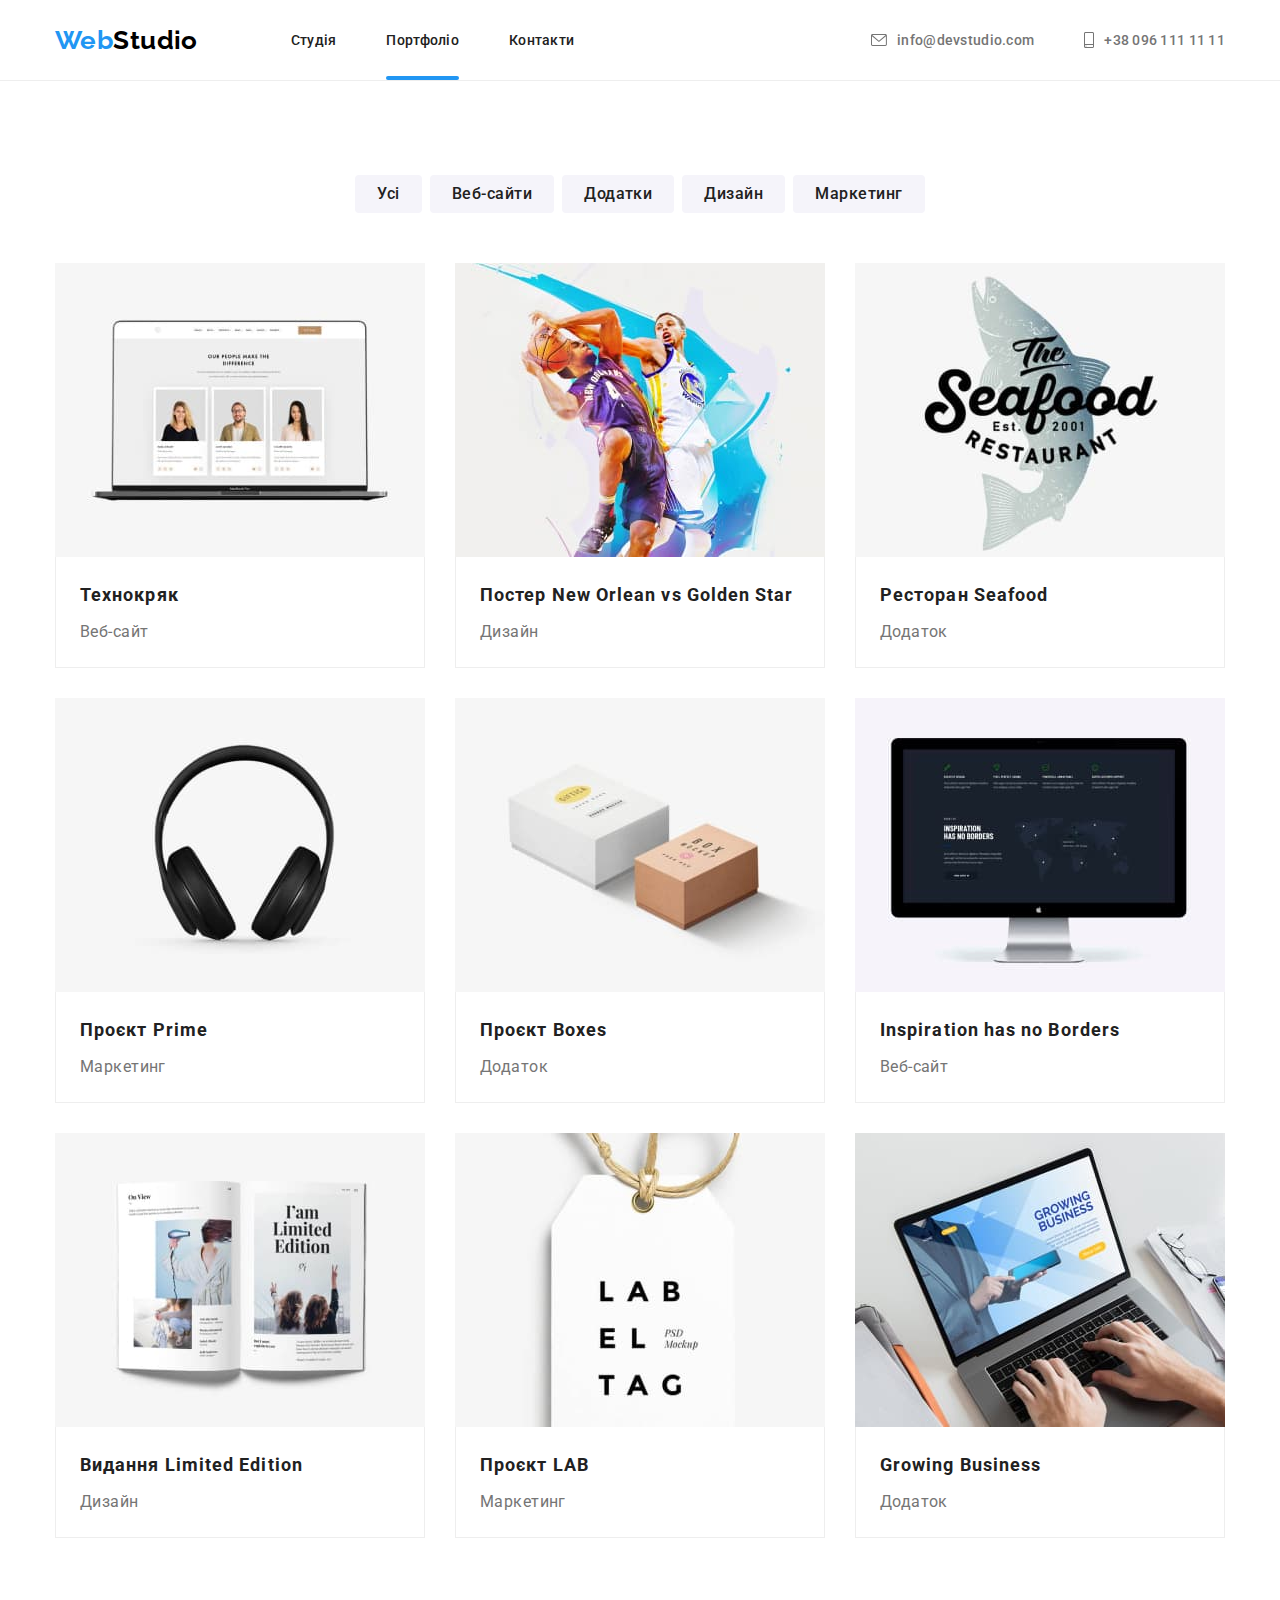
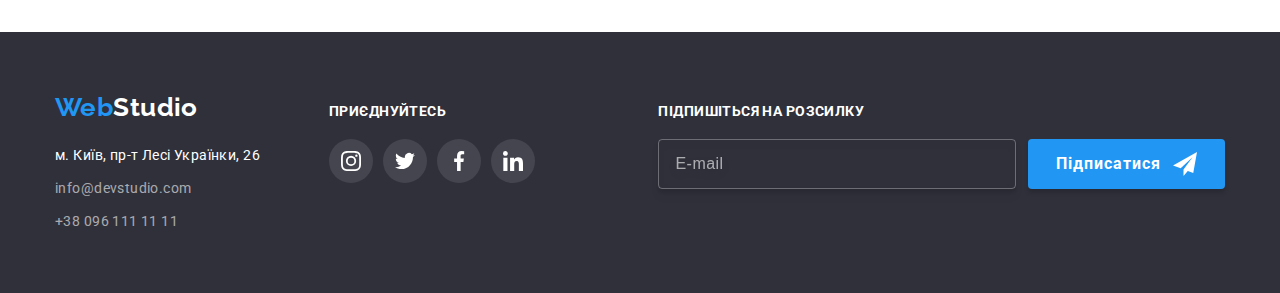
==== portfolio.html @ 96ba55a1 "Add files to repository." ====
<!DOCTYPE html>
<html lang="en">
  <head>
    <meta charset="UTF-8" />
    <meta http-equiv="X-UA-Compatible" content="IE=edge" />
    <meta name="viewport" content="width=device-width, initial-scale=1.0" />
    <meta
      name="description"
      content="Портфоліо робіт студії веб-розробки WebStudio."
    />
    <title>Portfolio</title>
    <link rel="preconnect" href="https://fonts.googleapis.com" />
    <link rel="preconnect" href="https://fonts.gstatic.com" crossorigin />
    <link
      href="https://fonts.googleapis.com/css2?family=Raleway:wght@700&family=Roboto:wght@400;500;700;900&display=swap"
      rel="stylesheet"
    />
    <link
      rel="stylesheet"
      href="https://cdnjs.cloudflare.com/ajax/libs/modern-normalize/1.1.0/modern-normalize.min.css"
      integrity="sha512-wpPYUAdjBVSE4KJnH1VR1HeZfpl1ub8YT/NKx4PuQ5NmX2tKuGu6U/JRp5y+Y8XG2tV+wKQpNHVUX03MfMFn9Q=="
      crossorigin="anonymous"
      referrerpolicy="no-referrer"
    />
    <link rel="stylesheet" href="./css/main.min.css" />
  </head>
  <body>
    <header class="header">
      <div class="container header__container">
        <a href="./index.html" lang="en" class="logo link"
          >Web<span class="logo--dark">Studio</span></a
        >
        <nav class="navigation">
          <ul class="navigation__list">
            <li class="navigation__item">
              <a href="./index.html" class="navigation__link">Студія</a>
            </li>
            <li class="navigation__item">
              <a
                href="./portfolio.html"
                class="navigation__link navigation__link--active"
                >Портфоліо</a
              >
            </li>
            <li class="navigation__item">
              <a href="" class="navigation__link">Контакти</a>
            </li>
          </ul>
        </nav>
        <ul class="header__list">
          <li class="header__item">
            <a href="mailto:info@devstudio.com" class="header__link">
              <svg class="header__icon" width="16" height="12">
                <use href="./images/sprite.svg#icon-envelope"></use>
              </svg>
              info@devstudio.com
            </a>
          </li>

          <li class="header__item">
            <a href="tel:+380961111111" class="header__link">
              <svg class="header__icon" width="10" height="16">
                <use href="./images/sprite.svg#icon-smartphone"></use>
              </svg>
              +38 096 111 11 11</a
            >
          </li>
        </ul>
      </div>
    </header>

    <main>
      <section class="portfolio section">
        <div class="container">
          <h1 class="portfolio__title portfolio__title--hidden">Наші роботи</h1>
          <ul class="button-set portfolio__button-set">
            <li class="button-set__item">
              <button type="button" class="button-set__button">Усі</button>
            </li>
            <li class="button-set__item">
              <button type="button" class="button-set__button">
                Веб-сайти
              </button>
            </li>
            <li class="button-set__item">
              <button type="button" class="button-set__button">Додатки</button>
            </li>
            <li class="button-set__item">
              <button type="button" class="button-set__button">Дизайн</button>
            </li>
            <li class="button-set__item">
              <button type="button" class="button-set__button">
                Маркетинг
              </button>
            </li>
          </ul>
          <ul class="portfolio__list">
            <li class="portfolio__item">
              <a href="" class="portfolio__link">
                <div class="portfolio__thumb">
                  <p class="portfolio__paragraph">
                    Ресурс пропонує комплексні пропозиції з різним рівнем
                    функціоналу та сервісів. Все це дозволить відвідувачу
                    отримати вичерпні відомості про компанію чи приватну особу.
                  </p>
                  <img
                    src="./images/img_1.jpg"
                    alt="Приклад роботи веб-сайту"
                    width="370"
                    class="portfolio__img"
                  />
                </div>

                <div class="portfolio__text">
                  <h2 class="portfolio__name">Технокряк</h2>
                  <p class="portfolio__description">Веб-сайт</p>
                </div>
              </a>
            </li>
            <li class="portfolio__item">
              <a href="" class="portfolio__link">
                <div class="portfolio__thumb">
                  <p class="portfolio__paragraph">
                    Ресурс пропонує комплексні пропозиції з різним рівнем
                    функціоналу та сервісів. Все це дозволить відвідувачу
                    отримати вичерпні відомості про компанію чи приватну особу.
                  </p>
                  <img
                    src="./images/img_2.jpg"
                    alt="Приклад роботи дизайну"
                    width="370"
                    class="portfolio__img"
                  />
                </div>
                <div class="portfolio__text">
                  <h2 class="portfolio__name">
                    Постер New Orlean vs Golden Star
                  </h2>
                  <p class="portfolio__description">Дизайн</p>
                </div>
              </a>
            </li>
            <li class="portfolio__item">
              <a href="" class="portfolio__link">
                <div class="portfolio__thumb">
                  <p class="portfolio__paragraph">
                    Ресурс пропонує комплексні пропозиції з різним рівнем
                    функціоналу та сервісів. Все це дозволить відвідувачу
                    отримати вичерпні відомості про компанію чи приватну особу.
                  </p>
                  <img
                    src="./images/img_3.jpg"
                    alt="Приклад роботи додатку"
                    width="370"
                    class="portfolio__img"
                  />
                </div>
                <div class="portfolio__text">
                  <h2 class="portfolio__name">Ресторан Seafood</h2>
                  <p class="portfolio__description">Додаток</p>
                </div>
              </a>
            </li>
            <li class="portfolio__item">
              <a href="" class="portfolio__link">
                <div class="portfolio__thumb">
                  <p class="portfolio__paragraph">
                    Ресурс пропонує комплексні пропозиції з різним рівнем
                    функціоналу та сервісів. Все це дозволить відвідувачу
                    отримати вичерпні відомості про компанію чи приватну особу.
                  </p>
                  <img
                    src="./images/img_4.jpg"
                    alt="Приклад роботи маркетингу"
                    width="370"
                    class="portfolio__img"
                  />
                </div>
                <div class="portfolio__text">
                  <h2 class="portfolio__name">Проєкт Prime</h2>
                  <p class="portfolio__description">Маркетинг</p>
                </div>
              </a>
            </li>
            <li class="portfolio__item">
              <a href="" class="portfolio__link">
                <div class="portfolio__thumb">
                  <p class="portfolio__paragraph">
                    Ресурс пропонує комплексні пропозиції з різним рівнем
                    функціоналу та сервісів. Все це дозволить відвідувачу
                    отримати вичерпні відомості про компанію чи приватну особу.
                  </p>
                  <img
                    src="./images/img_5.jpg"
                    alt="Приклад роботи додатку"
                    width="370"
                    class="portfolio__img"
                  />
                </div>
                <div class="portfolio__text">
                  <h2 class="portfolio__name">Проєкт Boxes</h2>
                  <p class="portfolio__description">Додаток</p>
                </div>
              </a>
            </li>
            <li class="portfolio__item">
              <a href="" class="portfolio__link">
                <div class="portfolio__thumb">
                  <p class="portfolio__paragraph">
                    Ресурс пропонує комплексні пропозиції з різним рівнем
                    функціоналу та сервісів. Все це дозволить відвідувачу
                    отримати вичерпні відомості про компанію чи приватну особу.
                  </p>
                  <img
                    src="./images/img_6.jpg"
                    alt="Приклад роботи веб-сайту"
                    width="370"
                    class="portfolio__img"
                  />
                </div>
                <div class="portfolio__text">
                  <h2 class="portfolio__name">Inspiration has no Borders</h2>
                  <p class="portfolio__description">Веб-сайт</p>
                </div>
              </a>
            </li>
            <li class="portfolio__item">
              <a href="" class="portfolio__link">
                <div class="portfolio__thumb">
                  <p class="portfolio__paragraph">
                    Ресурс пропонує комплексні пропозиції з різним рівнем
                    функціоналу та сервісів. Все це дозволить відвідувачу
                    отримати вичерпні відомості про компанію чи приватну особу.
                  </p>
                  <img
                    src="./images/img_7.jpg"
                    alt="Приклад роботи дизайну"
                    width="370"
                    class="portfolio__img"
                  />
                </div>
                <div class="portfolio__text">
                  <h2 class="portfolio__name">Видання Limited Edition</h2>
                  <p class="portfolio__description">Дизайн</p>
                </div>
              </a>
            </li>
            <li class="portfolio__item">
              <a href="" class="portfolio__link">
                <div class="portfolio__thumb">
                  <p class="portfolio__paragraph">
                    Ресурс пропонує комплексні пропозиції з різним рівнем
                    функціоналу та сервісів. Все це дозволить відвідувачу
                    отримати вичерпні відомості про компанію чи приватну особу.
                  </p>
                  <img
                    src="./images/img_8.jpg"
                    alt="Приклад роботи маркетингу"
                    width="370"
                    class="portfolio__img"
                  />
                </div>
                <div class="portfolio__text">
                  <h2 class="portfolio__name">Проєкт LAB</h2>
                  <p class="portfolio__description">Маркетинг</p>
                </div>
              </a>
            </li>
            <li class="portfolio__item">
              <a href="" class="portfolio__link">
                <div class="portfolio__thumb">
                  <p class="portfolio__paragraph">
                    Ресурс пропонує комплексні пропозиції з різним рівнем
                    функціоналу та сервісів. Все це дозволить відвідувачу
                    отримати вичерпні відомості про компанію чи приватну особу.
                  </p>
                  <img
                    src="./images/img_9.jpg"
                    alt="Приклад роботи додатку"
                    width="370"
                    class="portfolio__img"
                  />
                </div>
                <div class="portfolio__text">
                  <h2 class="portfolio__name">Growing Business</h2>
                  <p class="portfolio__description">Додаток</p>
                </div>
              </a>
            </li>
          </ul>
        </div>
      </section>
    </main>

    <footer class="footer">
      <div class="container footer__container">
        <div class="footer__address">
          <a href="./index.html" lang="en" class="logo footer__logo link"
            >Web<span class="logo--light">Studio</span></a
          >
          <address class="address">
            <ul class="footer__list">
              <li class="footer__item">
                <a
                  href="https://goo.gl/maps/g8eGBgNmYN1xbA3Z9"
                  target="_blank"
                  rel="noopener noreferrer noopener"
                  class="footer__link footer__link--light"
                >
                  м. Київ, пр-т Лесі Українки, 26</a
                >
              </li>
              <li class="footer__item">
                <a href="mailto:info@devstudio.com" class="footer__link"
                  >info@devstudio.com</a
                >
              </li>
              <li class="footer__item">
                <a href="tel:+380961111111" class="footer__link"
                  >+38 096 111 11 11</a
                >
              </li>
            </ul>
          </address>
        </div>

        <div class="footer__social">
          <h3 class="footer__title">Приєднуйтесь</h3>
          <ul class="social">
            <li class="social__item">
              <a href="" class="social__link social__link--bg-white">
                <svg class="social__icon" width="20" height="20">
                  <use href="./images/sprite.svg#icon-instagram"></use>
                </svg>
              </a>
            </li>
            <li class="social__item">
              <a href="" class="social__link social__link--bg-white">
                <svg class="social__icon" width="20" height="20">
                  <use href="./images/sprite.svg#icon-twitter"></use>
                </svg>
              </a>
            </li>
            <li class="social__item">
              <a href="" class="social__link social__link--bg-white">
                <svg class="social__icon" width="20" height="20">
                  <use href="./images/sprite.svg#icon-facebook"></use>
                </svg>
              </a>
            </li>
            <li class="social__item">
              <a href="" class="social__link social__link--bg-white">
                <svg class="social__icon" width="20" height="20">
                  <use href="./images/sprite.svg#icon-linkedin"></use>
                </svg>
              </a>
            </li>
          </ul>
        </div>

        <div class="footer__form">
          <form class="subscription-form">
            <label for="email" class="subscription-form__label"
              >Підпишіться на розсилку</label
            >
            <div class="subscription-form__field">
              <input
                type="text"
                name="email"
                id="email"
                class="subscription-form__input"
                placeholder="E-mail"
              />
              <button type="submit" class="subscription-form__btn">
                Підписатися<svg
                  class="subscription-form__icon"
                  width="24"
                  height="24"
                >
                  <use href="./images/sprite.svg#icon-send"></use>
                </svg>
              </button>
            </div>
          </form>
        </div>
      </div>
    </footer>
  </body>
</html>
---- css/main.min.css ----
*{margin:0;padding:0;-webkit-box-sizing:border-box;box-sizing:border-box}h1,h2,h3,h4,h5,h6,p{margin:0}ul{padding:0;list-style:none}a{text-decoration:none}img{display:block;max-width:100%}input,textarea{outline:none}address{font-style:normal}.container{width:1200px;padding:0px 15px;margin:0 auto}.section{padding:94px 0px;background-color:#fff}.section--no-padding{padding-top:0}.section--gray-bg{background-color:#f5f4fa}body{font-family:"Roboto",sans-serif;font-size:14px;color:#757575;background-color:#fff;letter-spacing:.03em}.logo{display:block;font-family:"Raleway",sans-serif;font-weight:700;font-size:26px;line-height:1.1923076923;color:#2196f3}.logo--dark{color:#000}.logo--light{color:#fff}.header{border-bottom:1px solid #eee}.header__container{display:-webkit-box;display:-ms-flexbox;display:flex;-webkit-box-align:center;-ms-flex-align:center;align-items:center}.header__list{display:-webkit-box;display:-ms-flexbox;display:flex;margin-left:auto}.header__list .header__item+.header__item{margin-left:50px}.header__link{display:-webkit-box;display:-ms-flexbox;display:flex;-webkit-box-align:center;-ms-flex-align:center;align-items:center;color:#757575;-webkit-transition:color 250ms cubic-bezier(0.4, 0, 0.2, 1);transition:color 250ms cubic-bezier(0.4, 0, 0.2, 1)}.header__link:hover,.header__link:focus{color:#2196f3}.header__icon{fill:currentColor;margin-right:10px}.header__icon:hover{fill:currentColor}.navigation__list{display:-webkit-box;display:-ms-flexbox;display:flex;margin-left:93px;padding-top:0;padding-bottom:0}.navigation__list .navigation__item+.navigation__item{margin-left:50px}.navigation__list .navigation__link{display:block;padding-top:32px;padding-bottom:32px;position:relative;font-weight:500;font-size:14px;line-height:1.1428571429;letter-spacing:.02em;-webkit-transition:color 250ms cubic-bezier(0.4, 0, 0.2, 1);transition:color 250ms cubic-bezier(0.4, 0, 0.2, 1);color:#212121}.navigation__list .navigation__link:hover,.navigation__list .navigation__link:focus{color:#2196f3}.navigation__link--active{color:#2196f3;-webkit-transition:color 250ms cubic-bezier(0.4, 0, 0.2, 1);transition:color 250ms cubic-bezier(0.4, 0, 0.2, 1)}.navigation__link--active::after{content:"";position:absolute;left:0;bottom:0;display:block;width:100%;height:4px;background-color:#2196f3;border-radius:2px;opacity:1;-webkit-transition:opacity 250ms cubic-bezier(0.4, 0, 0.2, 1);transition:opacity 250ms cubic-bezier(0.4, 0, 0.2, 1)}.navigation__link--active::after:hover::after{opacity:1}.header__list{display:-webkit-box;display:-ms-flexbox;display:flex;margin-left:auto}.header__list .header__item+.header__item{margin-left:50px}.header__link{display:-webkit-box;display:-ms-flexbox;display:flex;-webkit-box-align:center;-ms-flex-align:center;align-items:center;font-weight:500;font-size:14px;line-height:1.1428571429;letter-spacing:.02em;-webkit-transition:color 250ms cubic-bezier(0.4, 0, 0.2, 1);transition:color 250ms cubic-bezier(0.4, 0, 0.2, 1);color:#757575}.header__link:hover,.header__link:focus{color:#2196f3}.header__icon{fill:currentColor;margin-right:10px}.header__icon:hover{fill:currentColor}.overlay{max-width:1600px;height:600px;margin-left:auto;margin-right:auto;padding:200px 0px;background-color:#c4c4c4;background-image:-webkit-gradient(linear, left top, right top, from(rgba(47, 48, 58, 0.4)), to(rgba(47, 48, 58, 0.4))),url(../images/background-img.jpg);background-image:linear-gradient(to right, rgba(47, 48, 58, 0.4), rgba(47, 48, 58, 0.4)),url(../images/background-img.jpg);background-repeat:no-repeat;background-position:center;background-size:cover}.hero__title{margin:0px auto 30px;max-width:696px;font-weight:900;font-size:44px;line-height:1.3636363636;letter-spacing:.06em;text-align:center;text-transform:uppercase;color:#fff}.hero__button{padding-top:10px;padding-bottom:10px;font-family:inherit;font-weight:700;font-size:16px;line-height:1.875;letter-spacing:.06em;color:#fff;background-color:#2196f3;border-radius:4px;border-color:#2196f3;border-width:0;-webkit-box-shadow:0px 4px 4px rgba(0,0,0,.15);box-shadow:0px 4px 4px rgba(0,0,0,.15);cursor:pointer;-webkit-transition:background-color 250ms cubic-bezier(0.4, 0, 0.2, 1),border-color 250ms cubic-bezier(0.4, 0, 0.2, 1),-webkit-box-shadow 250ms cubic-bezier(0.4, 0, 0.2, 1);transition:background-color 250ms cubic-bezier(0.4, 0, 0.2, 1),border-color 250ms cubic-bezier(0.4, 0, 0.2, 1),-webkit-box-shadow 250ms cubic-bezier(0.4, 0, 0.2, 1);transition:background-color 250ms cubic-bezier(0.4, 0, 0.2, 1),box-shadow 250ms cubic-bezier(0.4, 0, 0.2, 1),border-color 250ms cubic-bezier(0.4, 0, 0.2, 1);transition:background-color 250ms cubic-bezier(0.4, 0, 0.2, 1),box-shadow 250ms cubic-bezier(0.4, 0, 0.2, 1),border-color 250ms cubic-bezier(0.4, 0, 0.2, 1),-webkit-box-shadow 250ms cubic-bezier(0.4, 0, 0.2, 1);display:block;margin:0 auto;padding-right:32px;padding-left:32px}.hero__button:hover,.hero__button:focus{background-color:#188ce8;border-color:#188ce8;-webkit-box-shadow:0px 4px 4px rgba(0,0,0,.15);box-shadow:0px 4px 4px rgba(0,0,0,.15)}.benefits__title{font-size:36px;line-height:1.1666666667;text-align:center;color:#212121}.benefits__title--hidden{position:absolute;width:1px;height:1px;margin:-1px;border:0;padding:0;white-space:nowrap;overflow:hidden}.benefits__list{display:-webkit-box;display:-ms-flexbox;display:flex}.benefits__list .benefits__item{-ms-flex-preferred-size:calc((100% - 90px)/4);flex-basis:calc((100% - 90px)/4)}.benefits__list .benefits__item+.benefits__item{margin-left:30px}.benefits__image{display:-webkit-box;display:-ms-flexbox;display:flex;-webkit-box-align:center;-ms-flex-align:center;align-items:center;-webkit-box-pack:center;-ms-flex-pack:center;justify-content:center;margin-bottom:30px;height:120px;width:270px;background-repeat:no-repeat;background-position:center;background-color:#f5f4fa;border-radius:4px}.benefits__subtitle{margin-bottom:10px;font-weight:700;font-size:14px;line-height:1.1428571429;text-transform:uppercase;color:#212121}.benefits__text{line-height:1.7142857143}.products__title{margin-bottom:50px;font-size:36px;line-height:1.1666666667;text-align:center;color:#212121}.products__list{display:-webkit-box;display:-ms-flexbox;display:flex}.products__item{-ms-flex-preferred-size:calc((100% - 60px)/3);flex-basis:calc((100% - 60px)/3)}.products__wrap{position:relative}.products__name{position:absolute;bottom:0;padding-top:27px;padding-bottom:27px;width:100%;font-weight:700;font-size:14px;line-height:1.1428571429;text-transform:uppercase;text-align:center;color:#fff;background-color:rgba(47,48,58,.8)}.products__list .products__item+.products__item{margin-left:30px}.team__title{margin-bottom:50px;font-size:36px;line-height:1.1666666667;text-align:center;color:#212121}.team__list{display:-webkit-box;display:-ms-flexbox;display:flex}.team__item{-ms-flex-preferred-size:calc((100% - 90px)/4);flex-basis:calc((100% - 90px)/4);background:#fff;-webkit-box-shadow:0px 1px 3px rgba(0,0,0,.12),0px 1px 1px rgba(0,0,0,.14),0px 2px 1px rgba(0,0,0,.2);box-shadow:0px 1px 3px rgba(0,0,0,.12),0px 1px 1px rgba(0,0,0,.14),0px 2px 1px rgba(0,0,0,.2);border-radius:0px 0px 4px 4px}.team__list .team__item+.team__item{margin-left:30px}.team__description{padding:30px 61px 16px}.team__caption,.team__position{font-size:16px;line-height:1.1875;text-align:center}.team__caption{margin-bottom:10px;font-size:16px;line-height:1.1875;text-align:center;font-weight:500;color:#212121}.team__position{color:#757575}.team__social{margin-bottom:30px;margin-left:32px;margin-right:32px}.social{display:-webkit-box;display:-ms-flexbox;display:flex;-webkit-box-align:center;-ms-flex-align:center;align-items:center;-webkit-box-pack:center;-ms-flex-pack:center;justify-content:center;-webkit-column-gap:10px;-moz-column-gap:10px;column-gap:10px}.social__item{width:44px;height:44px}.social__link{width:100%;height:100%;display:-webkit-box;display:-ms-flexbox;display:flex;-webkit-box-align:center;-ms-flex-align:center;align-items:center;-webkit-box-pack:center;-ms-flex-pack:center;justify-content:center;color:#afb1b8;border-radius:50%;fill:#afb1b8;-webkit-transition:background-color 250ms cubic-bezier(0.4, 0, 0.2, 1),fill 250ms cubic-bezier(0.4, 0, 0.2, 1);transition:background-color 250ms cubic-bezier(0.4, 0, 0.2, 1),fill 250ms cubic-bezier(0.4, 0, 0.2, 1)}.social__link:hover,.social__link:focus{background-color:#2196f3;fill:#fff}.social__link--bg-white{fill:#fff;background-color:rgba(255,255,255,.1);-webkit-transition:background-color 250ms cubic-bezier(0.4, 0, 0.2, 1);transition:background-color 250ms cubic-bezier(0.4, 0, 0.2, 1)}.clients__title{margin-bottom:50px;font-size:36px;line-height:1.1666666667;text-align:center;color:#212121}.clients__list{display:-webkit-box;display:-ms-flexbox;display:flex;-webkit-column-gap:30px;-moz-column-gap:30px;column-gap:30px}.clients__link{display:-webkit-box;display:-ms-flexbox;display:flex;-webkit-box-align:center;-ms-flex-align:center;align-items:center;-webkit-box-pack:center;-ms-flex-pack:center;justify-content:center;height:92px;width:170px;color:#afb1b8;border:1px solid #afb1b8;border-radius:4px;-webkit-transition:color 250ms cubic-bezier(0.4, 0, 0.2, 1),border 250ms cubic-bezier(0.4, 0, 0.2, 1);transition:color 250ms cubic-bezier(0.4, 0, 0.2, 1),border 250ms cubic-bezier(0.4, 0, 0.2, 1)}.clients__link:hover,.clients__link:focus{border-color:#2196f3;color:#2196f3}.clients__icon{fill:currentColor}.clients__icon:hover,.clients__icon:focus{fill:currentColor}.footer{padding-top:60px;padding-bottom:60px;background-color:#2f303a}.footer__container{display:-webkit-box;display:-ms-flexbox;display:flex;-webkit-box-align:baseline;-ms-flex-align:baseline;align-items:baseline}.footer__address{margin-right:69px}.footer__logo{display:inline-block;margin-bottom:20px}.footer__item:not(:last-child){margin-bottom:9px}.footer__link{font-style:normal;line-height:1.7142857143;color:rgba(255,255,255,.6);-webkit-transition:color 250ms cubic-bezier(0.4, 0, 0.2, 1);transition:color 250ms cubic-bezier(0.4, 0, 0.2, 1)}.footer__link:hover,.footer__link:focus{color:#2196f3}.footer__link--light{color:#fff}.footer__title{margin-bottom:20px;font-weight:700;font-size:14px;line-height:1.1428571429;text-transform:uppercase;color:#fff}.footer__form{margin-left:auto}.subscription-form__label{display:block;margin-bottom:20px;font-weight:700;font-size:14px;line-height:1.1428571429;text-transform:uppercase;color:#fff}.subscription-form__field{display:-webkit-box;display:-ms-flexbox;display:flex}.subscription-form__field .subscription-form__input{width:358px;height:50px;padding:15px 16px;margin-right:12px;border:1px solid rgba(255,255,255,.3);-webkit-filter:drop-shadow(0px 4px 4px rgba(0, 0, 0, 0.15));filter:drop-shadow(0px 4px 4px rgba(0, 0, 0, 0.15));border-radius:4px;background:none;font-size:16px;line-height:1.25;letter-spacing:.03em;color:#fff;-webkit-box-shadow:0px 4px 4px rgba(0,0,0,.15);box-shadow:0px 4px 4px rgba(0,0,0,.15);outline:none}.subscription-form__field .subscription-form__input:focus,.subscription-form__field .subscription-form__input:hover{border:1px solid #2196f3}.subscription-form__field .subscription-form__input::-webkit-input-placeholder{font-size:16px;line-height:1.25;color:rgba(255,255,255,.6)}.subscription-form__field .subscription-form__input::-moz-placeholder{font-size:16px;line-height:1.25;color:rgba(255,255,255,.6)}.subscription-form__field .subscription-form__input:-ms-input-placeholder{font-size:16px;line-height:1.25;color:rgba(255,255,255,.6)}.subscription-form__field .subscription-form__input::-ms-input-placeholder{font-size:16px;line-height:1.25;color:rgba(255,255,255,.6)}.subscription-form__field .subscription-form__input::placeholder{font-size:16px;line-height:1.25;color:rgba(255,255,255,.6)}.subscription-form__btn{display:-webkit-box;display:-ms-flexbox;display:flex;-webkit-box-align:center;-ms-flex-align:center;align-items:center;padding-top:10px;padding-bottom:10px;font-family:inherit;font-weight:700;font-size:16px;line-height:1.875;letter-spacing:.06em;color:#fff;background-color:#2196f3;border-radius:4px;border-color:#2196f3;border-width:0;-webkit-box-shadow:0px 4px 4px rgba(0,0,0,.15);box-shadow:0px 4px 4px rgba(0,0,0,.15);cursor:pointer;-webkit-transition:background-color 250ms cubic-bezier(0.4, 0, 0.2, 1),border-color 250ms cubic-bezier(0.4, 0, 0.2, 1),-webkit-box-shadow 250ms cubic-bezier(0.4, 0, 0.2, 1);transition:background-color 250ms cubic-bezier(0.4, 0, 0.2, 1),border-color 250ms cubic-bezier(0.4, 0, 0.2, 1),-webkit-box-shadow 250ms cubic-bezier(0.4, 0, 0.2, 1);transition:background-color 250ms cubic-bezier(0.4, 0, 0.2, 1),box-shadow 250ms cubic-bezier(0.4, 0, 0.2, 1),border-color 250ms cubic-bezier(0.4, 0, 0.2, 1);transition:background-color 250ms cubic-bezier(0.4, 0, 0.2, 1),box-shadow 250ms cubic-bezier(0.4, 0, 0.2, 1),border-color 250ms cubic-bezier(0.4, 0, 0.2, 1),-webkit-box-shadow 250ms cubic-bezier(0.4, 0, 0.2, 1);padding-left:28px;padding-right:28px;height:50px}.subscription-form__btn:hover,.subscription-form__btn:focus{background-color:#188ce8;border-color:#188ce8;-webkit-box-shadow:0px 4px 4px rgba(0,0,0,.15);box-shadow:0px 4px 4px rgba(0,0,0,.15)}.subscription-form__icon{fill:currentColor;margin-left:12px}.button-set{display:-webkit-box;display:-ms-flexbox;display:flex;-webkit-box-pack:center;-ms-flex-pack:center;justify-content:center}.button-set .button-set__item+.button-set__item{margin-left:8px}.button-set__button{font-family:inherit;display:block;padding:6px 22px;font-weight:500;font-size:16px;line-height:1.625;letter-spacing:.03em;color:#212121;background-color:#f5f4fa;border-radius:4px;border-color:#f5f4fa;border-width:0;cursor:pointer;-webkit-transition:background-color 250ms cubic-bezier(0.4, 0, 0.2, 1),color 250ms cubic-bezier(0.4, 0, 0.2, 1),border-color 250ms cubic-bezier(0.4, 0, 0.2, 1),-webkit-box-shadow 250ms cubic-bezier(0.4, 0, 0.2, 1);transition:background-color 250ms cubic-bezier(0.4, 0, 0.2, 1),color 250ms cubic-bezier(0.4, 0, 0.2, 1),border-color 250ms cubic-bezier(0.4, 0, 0.2, 1),-webkit-box-shadow 250ms cubic-bezier(0.4, 0, 0.2, 1);transition:background-color 250ms cubic-bezier(0.4, 0, 0.2, 1),color 250ms cubic-bezier(0.4, 0, 0.2, 1),box-shadow 250ms cubic-bezier(0.4, 0, 0.2, 1),border-color 250ms cubic-bezier(0.4, 0, 0.2, 1);transition:background-color 250ms cubic-bezier(0.4, 0, 0.2, 1),color 250ms cubic-bezier(0.4, 0, 0.2, 1),box-shadow 250ms cubic-bezier(0.4, 0, 0.2, 1),border-color 250ms cubic-bezier(0.4, 0, 0.2, 1),-webkit-box-shadow 250ms cubic-bezier(0.4, 0, 0.2, 1)}.button-set__button:hover,.button-set__button:focus{color:#fff;background-color:#2196f3;border-color:#2196f3;-webkit-box-shadow:0px 3px 1px rgba(0,0,0,.1),0px 1px 2px rgba(0,0,0,.08),0px 2px 2px rgba(0,0,0,.12);box-shadow:0px 3px 1px rgba(0,0,0,.1),0px 1px 2px rgba(0,0,0,.08),0px 2px 2px rgba(0,0,0,.12)}.portfolio__title{margin-bottom:50px;font-size:36px;line-height:1.1666666667;text-align:center;color:#212121}.portfolio__title--hidden{position:absolute;width:1px;height:1px;margin:-1px;border:0;padding:0;white-space:nowrap;overflow:hidden}.portfolio__button-set{margin-bottom:50px}.portfolio__list{display:-webkit-box;display:-ms-flexbox;display:flex;-ms-flex-wrap:wrap;flex-wrap:wrap;margin-left:-30px;margin-top:-30px}.portfolio__item{-ms-flex-preferred-size:calc(33.3333333333% - 30px);flex-basis:calc(33.3333333333% - 30px);margin-left:30px;margin-top:30px;border-bottom:1px;border-color:.portfolio__item PrimaryBorderColor;-webkit-transition:-webkit-box-shadow 250ms cubic-bezier(0.4, 0, 0.2, 1);transition:-webkit-box-shadow 250ms cubic-bezier(0.4, 0, 0.2, 1);transition:box-shadow 250ms cubic-bezier(0.4, 0, 0.2, 1);transition:box-shadow 250ms cubic-bezier(0.4, 0, 0.2, 1), -webkit-box-shadow 250ms cubic-bezier(0.4, 0, 0.2, 1)}.portfolio__item:hover,.portfolio__item:focus{-webkit-box-shadow:0px 1px 1px rgba(0,0,0,.12),0px 4px 4px rgba(0,0,0,.06),1px 4px 6px rgba(0,0,0,.16);box-shadow:0px 1px 1px rgba(0,0,0,.12),0px 4px 4px rgba(0,0,0,.06),1px 4px 6px rgba(0,0,0,.16)}.portfolio__link{display:block}.portfolio__thumb{position:relative;overflow:hidden}.portfolio__paragraph{position:absolute;width:100%;height:100%;left:0;top:0;padding:63px 24px;font-size:18px;line-height:1.5555555556;color:#fff;background:rgba(33,150,243,.9);-webkit-transform:translateY(100%);transform:translateY(100%);-webkit-transition:-webkit-transform 250ms cubic-bezier(0.4, 0, 0.2, 1);transition:-webkit-transform 250ms cubic-bezier(0.4, 0, 0.2, 1);transition:transform 250ms cubic-bezier(0.4, 0, 0.2, 1);transition:transform 250ms cubic-bezier(0.4, 0, 0.2, 1), -webkit-transform 250ms cubic-bezier(0.4, 0, 0.2, 1)}.portfolio__link:hover .portfolio__paragraph{opacity:1;-webkit-transform:translateY(0);transform:translateY(0)}.portfolio__img{display:block}.portfolio__text{padding:20px 24px;border-right:1px solid #eee;border-bottom:1px solid #eee;border-left:1px solid #eee}.portfolio__name{margin-bottom:4px;font-size:18px;line-height:2;letter-spacing:.06em;color:#212121}.portfolio__description{font-size:16px;line-height:1.875;color:#757575}.backdrop{position:fixed;top:0;left:0;width:100%;min-height:100%;background-color:rgba(0,0,0,.2);opacity:1;-webkit-transition:opacity 250ms cubic-bezier(0.4, 0, 0.2, 1);transition:opacity 250ms cubic-bezier(0.4, 0, 0.2, 1)}.backdrop.is-hidden .modal{-webkit-transform:translate(-50%, -50%) scale(0.9);transform:translate(-50%, -50%) scale(0.9)}.is-hidden{opacity:0;pointer-events:none}.modal{position:absolute;top:50%;left:50%;width:528px;height:581px;padding:40px;background-color:#fff;border-radius:4px;-webkit-box-shadow:0px 1px 3px rgba(0,0,0,.12),0px 1px 1px rgba(0,0,0,.14),0px 2px 1px rgba(0,0,0,.2);box-shadow:0px 1px 3px rgba(0,0,0,.12),0px 1px 1px rgba(0,0,0,.14),0px 2px 1px rgba(0,0,0,.2);-webkit-transform:translate(-50%, -50%) scale(1);transform:translate(-50%, -50%) scale(1);-webkit-transition:-webkit-transform 250ms cubic-bezier(0.4, 0, 0.2, 1);transition:-webkit-transform 250ms cubic-bezier(0.4, 0, 0.2, 1);transition:transform 250ms cubic-bezier(0.4, 0, 0.2, 1);transition:transform 250ms cubic-bezier(0.4, 0, 0.2, 1), -webkit-transform 250ms cubic-bezier(0.4, 0, 0.2, 1)}.form__btn-close{position:absolute;top:8px;right:8px;width:30px;height:30px;display:-webkit-box;display:-ms-flexbox;display:flex;-webkit-box-align:center;-ms-flex-align:center;align-items:center;-webkit-box-pack:center;-ms-flex-pack:center;justify-content:center;fill:#000;background-color:#fff;border-radius:50%;border:1px solid rgba(0,0,0,.1);cursor:pointer;-webkit-transition:fill 250ms cubic-bezier(0.4, 0, 0.2, 1);transition:fill 250ms cubic-bezier(0.4, 0, 0.2, 1)}.form__btn-close:hover,.form__btn-close:focus{fill:#2196f3}.form__title{margin-bottom:12px;font-weight:700;font-size:20px;line-height:1.15;text-align:center;color:#212121}.form-container{margin-bottom:20px}.form__field{display:-webkit-box;display:-ms-flexbox;display:flex;-webkit-box-orient:vertical;-webkit-box-direction:normal;-ms-flex-direction:column;flex-direction:column;position:relative}.form__field:not(:last-child){margin-bottom:10px}.form__field:focus-within{fill:#2196f3}.form__field label{margin-bottom:4px;font-size:12px;line-height:1.1666666667;letter-spacing:.01em;color:#757575}.form__field .form__input{padding:11px 42px;border:1px solid rgba(33,33,33,.2);border-radius:4px}.form__field .form__input:focus-within,.form__field .form__input:hover{border:1px solid #2196f3;outline:none}.form__field .form__icon{position:absolute;display:inline-block;top:50%;left:12px}.form__text{padding:12px 16px;resize:none;height:120px;border:1px solid rgba(33,33,33,.2);border-radius:4px}.form__text:focus-within,.form__text:hover{border:1px solid #2196f3;outline:none}.form__text::-webkit-input-placeholder{font-size:12px;line-height:1.1666666667;letter-spacing:.01em;color:rgba(117,117,117,.5)}.form__text::-moz-placeholder{font-size:12px;line-height:1.1666666667;letter-spacing:.01em;color:rgba(117,117,117,.5)}.form__text:-ms-input-placeholder{font-size:12px;line-height:1.1666666667;letter-spacing:.01em;color:rgba(117,117,117,.5)}.form__text::-ms-input-placeholder{font-size:12px;line-height:1.1666666667;letter-spacing:.01em;color:rgba(117,117,117,.5)}.form__text::placeholder{font-size:12px;line-height:1.1666666667;letter-spacing:.01em;color:rgba(117,117,117,.5)}.form__checkbox{display:-webkit-box;display:-ms-flexbox;display:flex;-webkit-box-pack:center;-ms-flex-pack:center;justify-content:center;margin-bottom:30px}.form__checkbox-input{-webkit-appearance:none;-moz-appearance:none;appearance:none;outline:none}.form__icon-checkbox{display:inline-block;margin-right:9px;width:16px;height:15px;border:2px solid #212121;border-radius:2px;cursor:pointer;-webkit-transition:border-color 250ms cubic-bezier(0.4, 0, 0.2, 1),background-image 250ms cubic-bezier(0.4, 0, 0.2, 1),background-color 250ms cubic-bezier(0.4, 0, 0.2, 1);transition:border-color 250ms cubic-bezier(0.4, 0, 0.2, 1),background-image 250ms cubic-bezier(0.4, 0, 0.2, 1),background-color 250ms cubic-bezier(0.4, 0, 0.2, 1)}.form__checkbox-input:checked+.form__icon-checkbox{background-color:#2196f3;background-image:url(../images/icon-checked.svg);background-size:contain;background-repeat:no-repeat;background-origin:border-box;background-position:center;border-color:#2196f3}.form__policy{display:-webkit-box;display:-ms-flexbox;display:flex;-webkit-box-align:center;-ms-flex-align:center;align-items:center}.form__checkbox-policy{line-height:1.7142857143;color:#757575}.form__policy-link{color:#2196f3;text-decoration:underline}.form__form-btn{padding-top:10px;padding-bottom:10px;font-family:inherit;font-weight:700;font-size:16px;line-height:1.875;letter-spacing:.06em;color:#fff;background-color:#2196f3;border-radius:4px;border-color:#2196f3;border-width:0;-webkit-box-shadow:0px 4px 4px rgba(0,0,0,.15);box-shadow:0px 4px 4px rgba(0,0,0,.15);cursor:pointer;-webkit-transition:background-color 250ms cubic-bezier(0.4, 0, 0.2, 1),border-color 250ms cubic-bezier(0.4, 0, 0.2, 1),-webkit-box-shadow 250ms cubic-bezier(0.4, 0, 0.2, 1);transition:background-color 250ms cubic-bezier(0.4, 0, 0.2, 1),border-color 250ms cubic-bezier(0.4, 0, 0.2, 1),-webkit-box-shadow 250ms cubic-bezier(0.4, 0, 0.2, 1);transition:background-color 250ms cubic-bezier(0.4, 0, 0.2, 1),box-shadow 250ms cubic-bezier(0.4, 0, 0.2, 1),border-color 250ms cubic-bezier(0.4, 0, 0.2, 1);transition:background-color 250ms cubic-bezier(0.4, 0, 0.2, 1),box-shadow 250ms cubic-bezier(0.4, 0, 0.2, 1),border-color 250ms cubic-bezier(0.4, 0, 0.2, 1),-webkit-box-shadow 250ms cubic-bezier(0.4, 0, 0.2, 1);display:block;padding-left:52px;padding-right:52px;margin:0 auto;height:50px}.form__form-btn:hover,.form__form-btn:focus{background-color:#188ce8;border-color:#188ce8;-webkit-box-shadow:0px 4px 4px rgba(0,0,0,.15);box-shadow:0px 4px 4px rgba(0,0,0,.15)}/*# sourceMappingURL=main.min.css.map */
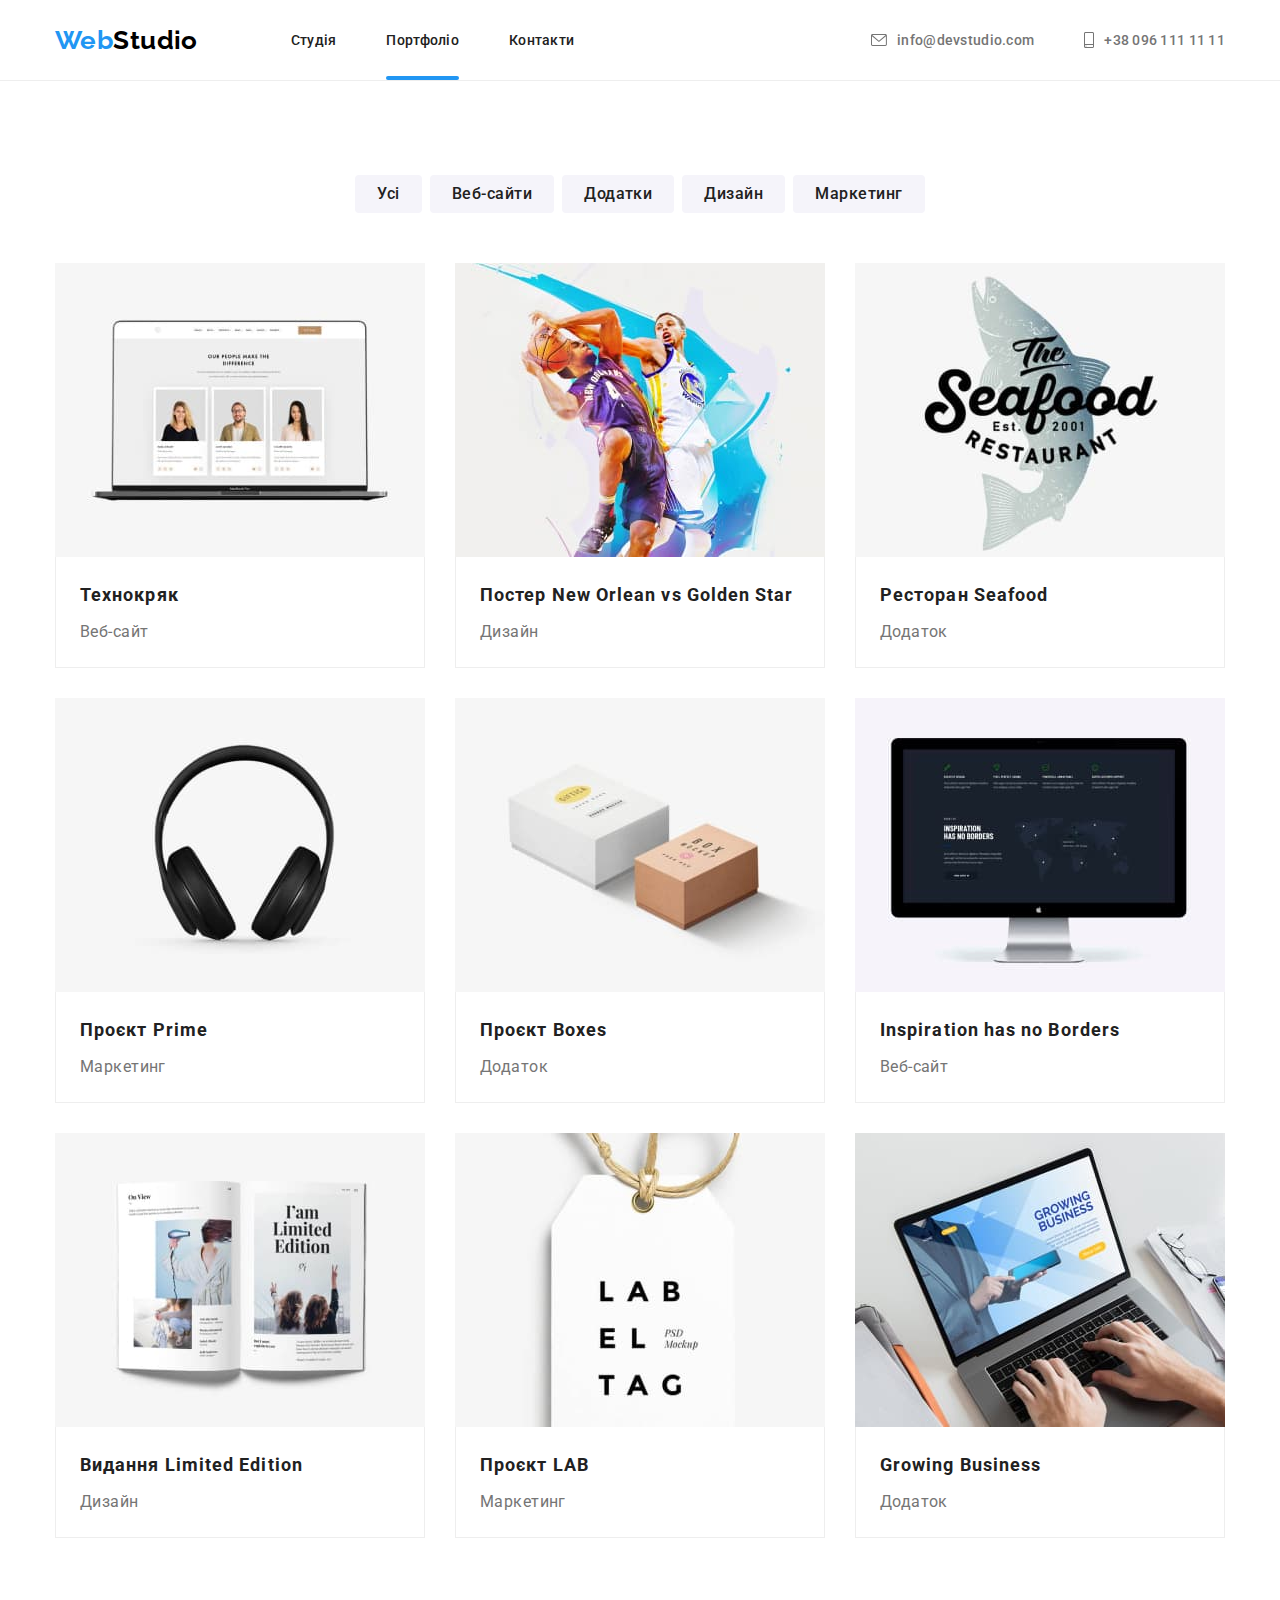
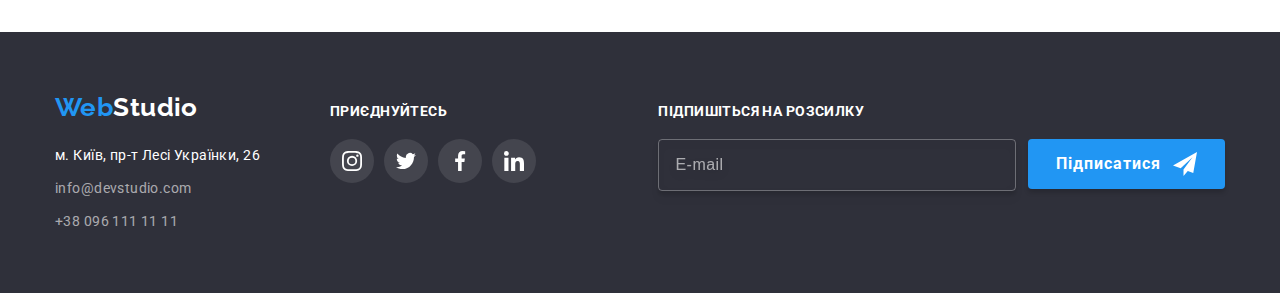
==== commit 51a9fa37: "Add styles by media queries for "Footer" section." ====
--- a/portfolio.html
+++ b/portfolio.html
@@ -294,68 +294,70 @@
 
     <footer class="footer">
       <div class="container footer__container">
-        <div class="footer__address">
-          <a href="./index.html" lang="en" class="logo footer__logo link"
-            >Web<span class="logo--light">Studio</span></a
-          >
-          <address class="address">
-            <ul class="footer__list">
-              <li class="footer__item">
-                <a
-                  href="https://goo.gl/maps/g8eGBgNmYN1xbA3Z9"
-                  target="_blank"
-                  rel="noopener noreferrer noopener"
-                  class="footer__link footer__link--light"
-                >
-                  м. Київ, пр-т Лесі Українки, 26</a
-                >
+        <div class="footer__boxes">
+          <div class="footer__address">
+            <a href="./index.html" lang="en" class="logo footer__logo link"
+              >Web<span class="logo--light">Studio</span></a
+            >
+            <address class="address">
+              <ul class="footer__list">
+                <li class="footer__item">
+                  <a
+                    href="https://goo.gl/maps/g8eGBgNmYN1xbA3Z9"
+                    target="_blank"
+                    rel="noopener noreferrer noopener"
+                    class="footer__link footer__link--light"
+                  >
+                    м. Київ, пр-т Лесі Українки, 26</a
+                  >
+                </li>
+                <li class="footer__item">
+                  <a href="mailto:info@devstudio.com" class="footer__link"
+                    >info@devstudio.com</a
+                  >
+                </li>
+                <li class="footer__item">
+                  <a href="tel:+380961111111" class="footer__link"
+                    >+38 096 111 11 11</a
+                  >
+                </li>
+              </ul>
+            </address>
+          </div>
+
+          <div class="footer__social">
+            <h3 class="footer__title">Приєднуйтесь</h3>
+            <ul class="social">
+              <li class="social__item">
+                <a href="" class="social__link social__link--bg-white">
+                  <svg class="social__icon" width="20" height="20">
+                    <use href="./images/sprite.svg#icon-instagram"></use>
+                  </svg>
+                </a>
               </li>
-              <li class="footer__item">
-                <a href="mailto:info@devstudio.com" class="footer__link"
-                  >info@devstudio.com</a
-                >
+              <li class="social__item">
+                <a href="" class="social__link social__link--bg-white">
+                  <svg class="social__icon" width="20" height="20">
+                    <use href="./images/sprite.svg#icon-twitter"></use>
+                  </svg>
+                </a>
               </li>
-              <li class="footer__item">
-                <a href="tel:+380961111111" class="footer__link"
-                  >+38 096 111 11 11</a
-                >
+              <li class="social__item">
+                <a href="" class="social__link social__link--bg-white">
+                  <svg class="social__icon" width="20" height="20">
+                    <use href="./images/sprite.svg#icon-facebook"></use>
+                  </svg>
+                </a>
+              </li>
+              <li class="social__item">
+                <a href="" class="social__link social__link--bg-white">
+                  <svg class="social__icon" width="20" height="20">
+                    <use href="./images/sprite.svg#icon-linkedin"></use>
+                  </svg>
+                </a>
               </li>
             </ul>
-          </address>
-        </div>
-
-        <div class="footer__social">
-          <h3 class="footer__title">Приєднуйтесь</h3>
-          <ul class="social">
-            <li class="social__item">
-              <a href="" class="social__link social__link--bg-white">
-                <svg class="social__icon" width="20" height="20">
-                  <use href="./images/sprite.svg#icon-instagram"></use>
-                </svg>
-              </a>
-            </li>
-            <li class="social__item">
-              <a href="" class="social__link social__link--bg-white">
-                <svg class="social__icon" width="20" height="20">
-                  <use href="./images/sprite.svg#icon-twitter"></use>
-                </svg>
-              </a>
-            </li>
-            <li class="social__item">
-              <a href="" class="social__link social__link--bg-white">
-                <svg class="social__icon" width="20" height="20">
-                  <use href="./images/sprite.svg#icon-facebook"></use>
-                </svg>
-              </a>
-            </li>
-            <li class="social__item">
-              <a href="" class="social__link social__link--bg-white">
-                <svg class="social__icon" width="20" height="20">
-                  <use href="./images/sprite.svg#icon-linkedin"></use>
-                </svg>
-              </a>
-            </li>
-          </ul>
+          </div>
         </div>
 
         <div class="footer__form">
--- a/css/main.min.css
+++ b/css/main.min.css
@@ -1 +1 @@
-*{margin:0;padding:0;-webkit-box-sizing:border-box;box-sizing:border-box}h1,h2,h3,h4,h5,h6,p{margin:0}ul{padding:0;list-style:none}a{text-decoration:none}img{display:block;max-width:100%}input,textarea{outline:none}address{font-style:normal}.container{width:1200px;padding:0px 15px;margin:0 auto}.section{padding:94px 0px;background-color:#fff}.section--no-padding{padding-top:0}.section--gray-bg{background-color:#f5f4fa}body{font-family:"Roboto",sans-serif;font-size:14px;color:#757575;background-color:#fff;letter-spacing:.03em}.logo{display:block;font-family:"Raleway",sans-serif;font-weight:700;font-size:26px;line-height:1.1923076923;color:#2196f3}.logo--dark{color:#000}.logo--light{color:#fff}.header{border-bottom:1px solid #eee}.header__container{display:-webkit-box;display:-ms-flexbox;display:flex;-webkit-box-align:center;-ms-flex-align:center;align-items:center}.header__list{display:-webkit-box;display:-ms-flexbox;display:flex;margin-left:auto}.header__list .header__item+.header__item{margin-left:50px}.header__link{display:-webkit-box;display:-ms-flexbox;display:flex;-webkit-box-align:center;-ms-flex-align:center;align-items:center;color:#757575;-webkit-transition:color 250ms cubic-bezier(0.4, 0, 0.2, 1);transition:color 250ms cubic-bezier(0.4, 0, 0.2, 1)}.header__link:hover,.header__link:focus{color:#2196f3}.header__icon{fill:currentColor;margin-right:10px}.header__icon:hover{fill:currentColor}.navigation__list{display:-webkit-box;display:-ms-flexbox;display:flex;margin-left:93px;padding-top:0;padding-bottom:0}.navigation__list .navigation__item+.navigation__item{margin-left:50px}.navigation__list .navigation__link{display:block;padding-top:32px;padding-bottom:32px;position:relative;font-weight:500;font-size:14px;line-height:1.1428571429;letter-spacing:.02em;-webkit-transition:color 250ms cubic-bezier(0.4, 0, 0.2, 1);transition:color 250ms cubic-bezier(0.4, 0, 0.2, 1);color:#212121}.navigation__list .navigation__link:hover,.navigation__list .navigation__link:focus{color:#2196f3}.navigation__link--active{color:#2196f3;-webkit-transition:color 250ms cubic-bezier(0.4, 0, 0.2, 1);transition:color 250ms cubic-bezier(0.4, 0, 0.2, 1)}.navigation__link--active::after{content:"";position:absolute;left:0;bottom:0;display:block;width:100%;height:4px;background-color:#2196f3;border-radius:2px;opacity:1;-webkit-transition:opacity 250ms cubic-bezier(0.4, 0, 0.2, 1);transition:opacity 250ms cubic-bezier(0.4, 0, 0.2, 1)}.navigation__link--active::after:hover::after{opacity:1}.header__list{display:-webkit-box;display:-ms-flexbox;display:flex;margin-left:auto}.header__list .header__item+.header__item{margin-left:50px}.header__link{display:-webkit-box;display:-ms-flexbox;display:flex;-webkit-box-align:center;-ms-flex-align:center;align-items:center;font-weight:500;font-size:14px;line-height:1.1428571429;letter-spacing:.02em;-webkit-transition:color 250ms cubic-bezier(0.4, 0, 0.2, 1);transition:color 250ms cubic-bezier(0.4, 0, 0.2, 1);color:#757575}.header__link:hover,.header__link:focus{color:#2196f3}.header__icon{fill:currentColor;margin-right:10px}.header__icon:hover{fill:currentColor}.overlay{max-width:1600px;height:600px;margin-left:auto;margin-right:auto;padding:200px 0px;background-color:#c4c4c4;background-image:-webkit-gradient(linear, left top, right top, from(rgba(47, 48, 58, 0.4)), to(rgba(47, 48, 58, 0.4))),url(../images/background-img.jpg);background-image:linear-gradient(to right, rgba(47, 48, 58, 0.4), rgba(47, 48, 58, 0.4)),url(../images/background-img.jpg);background-repeat:no-repeat;background-position:center;background-size:cover}.hero__title{margin:0px auto 30px;max-width:696px;font-weight:900;font-size:44px;line-height:1.3636363636;letter-spacing:.06em;text-align:center;text-transform:uppercase;color:#fff}.hero__button{padding-top:10px;padding-bottom:10px;font-family:inherit;font-weight:700;font-size:16px;line-height:1.875;letter-spacing:.06em;color:#fff;background-color:#2196f3;border-radius:4px;border-color:#2196f3;border-width:0;-webkit-box-shadow:0px 4px 4px rgba(0,0,0,.15);box-shadow:0px 4px 4px rgba(0,0,0,.15);cursor:pointer;-webkit-transition:background-color 250ms cubic-bezier(0.4, 0, 0.2, 1),border-color 250ms cubic-bezier(0.4, 0, 0.2, 1),-webkit-box-shadow 250ms cubic-bezier(0.4, 0, 0.2, 1);transition:background-color 250ms cubic-bezier(0.4, 0, 0.2, 1),border-color 250ms cubic-bezier(0.4, 0, 0.2, 1),-webkit-box-shadow 250ms cubic-bezier(0.4, 0, 0.2, 1);transition:background-color 250ms cubic-bezier(0.4, 0, 0.2, 1),box-shadow 250ms cubic-bezier(0.4, 0, 0.2, 1),border-color 250ms cubic-bezier(0.4, 0, 0.2, 1);transition:background-color 250ms cubic-bezier(0.4, 0, 0.2, 1),box-shadow 250ms cubic-bezier(0.4, 0, 0.2, 1),border-color 250ms cubic-bezier(0.4, 0, 0.2, 1),-webkit-box-shadow 250ms cubic-bezier(0.4, 0, 0.2, 1);display:block;margin:0 auto;padding-right:32px;padding-left:32px}.hero__button:hover,.hero__button:focus{background-color:#188ce8;border-color:#188ce8;-webkit-box-shadow:0px 4px 4px rgba(0,0,0,.15);box-shadow:0px 4px 4px rgba(0,0,0,.15)}.benefits__title{font-size:36px;line-height:1.1666666667;text-align:center;color:#212121}.benefits__title--hidden{position:absolute;width:1px;height:1px;margin:-1px;border:0;padding:0;white-space:nowrap;overflow:hidden}.benefits__list{display:-webkit-box;display:-ms-flexbox;display:flex}.benefits__list .benefits__item{-ms-flex-preferred-size:calc((100% - 90px)/4);flex-basis:calc((100% - 90px)/4)}.benefits__list .benefits__item+.benefits__item{margin-left:30px}.benefits__image{display:-webkit-box;display:-ms-flexbox;display:flex;-webkit-box-align:center;-ms-flex-align:center;align-items:center;-webkit-box-pack:center;-ms-flex-pack:center;justify-content:center;margin-bottom:30px;height:120px;width:270px;background-repeat:no-repeat;background-position:center;background-color:#f5f4fa;border-radius:4px}.benefits__subtitle{margin-bottom:10px;font-weight:700;font-size:14px;line-height:1.1428571429;text-transform:uppercase;color:#212121}.benefits__text{line-height:1.7142857143}.products__title{margin-bottom:50px;font-size:36px;line-height:1.1666666667;text-align:center;color:#212121}.products__list{display:-webkit-box;display:-ms-flexbox;display:flex}.products__item{-ms-flex-preferred-size:calc((100% - 60px)/3);flex-basis:calc((100% - 60px)/3)}.products__wrap{position:relative}.products__name{position:absolute;bottom:0;padding-top:27px;padding-bottom:27px;width:100%;font-weight:700;font-size:14px;line-height:1.1428571429;text-transform:uppercase;text-align:center;color:#fff;background-color:rgba(47,48,58,.8)}.products__list .products__item+.products__item{margin-left:30px}.team__title{margin-bottom:50px;font-size:36px;line-height:1.1666666667;text-align:center;color:#212121}.team__list{display:-webkit-box;display:-ms-flexbox;display:flex}.team__item{-ms-flex-preferred-size:calc((100% - 90px)/4);flex-basis:calc((100% - 90px)/4);background:#fff;-webkit-box-shadow:0px 1px 3px rgba(0,0,0,.12),0px 1px 1px rgba(0,0,0,.14),0px 2px 1px rgba(0,0,0,.2);box-shadow:0px 1px 3px rgba(0,0,0,.12),0px 1px 1px rgba(0,0,0,.14),0px 2px 1px rgba(0,0,0,.2);border-radius:0px 0px 4px 4px}.team__list .team__item+.team__item{margin-left:30px}.team__description{padding:30px 61px 16px}.team__caption,.team__position{font-size:16px;line-height:1.1875;text-align:center}.team__caption{margin-bottom:10px;font-size:16px;line-height:1.1875;text-align:center;font-weight:500;color:#212121}.team__position{color:#757575}.team__social{margin-bottom:30px;margin-left:32px;margin-right:32px}.social{display:-webkit-box;display:-ms-flexbox;display:flex;-webkit-box-align:center;-ms-flex-align:center;align-items:center;-webkit-box-pack:center;-ms-flex-pack:center;justify-content:center;-webkit-column-gap:10px;-moz-column-gap:10px;column-gap:10px}.social__item{width:44px;height:44px}.social__link{width:100%;height:100%;display:-webkit-box;display:-ms-flexbox;display:flex;-webkit-box-align:center;-ms-flex-align:center;align-items:center;-webkit-box-pack:center;-ms-flex-pack:center;justify-content:center;color:#afb1b8;border-radius:50%;fill:#afb1b8;-webkit-transition:background-color 250ms cubic-bezier(0.4, 0, 0.2, 1),fill 250ms cubic-bezier(0.4, 0, 0.2, 1);transition:background-color 250ms cubic-bezier(0.4, 0, 0.2, 1),fill 250ms cubic-bezier(0.4, 0, 0.2, 1)}.social__link:hover,.social__link:focus{background-color:#2196f3;fill:#fff}.social__link--bg-white{fill:#fff;background-color:rgba(255,255,255,.1);-webkit-transition:background-color 250ms cubic-bezier(0.4, 0, 0.2, 1);transition:background-color 250ms cubic-bezier(0.4, 0, 0.2, 1)}.clients__title{margin-bottom:50px;font-size:36px;line-height:1.1666666667;text-align:center;color:#212121}.clients__list{display:-webkit-box;display:-ms-flexbox;display:flex;-webkit-column-gap:30px;-moz-column-gap:30px;column-gap:30px}.clients__link{display:-webkit-box;display:-ms-flexbox;display:flex;-webkit-box-align:center;-ms-flex-align:center;align-items:center;-webkit-box-pack:center;-ms-flex-pack:center;justify-content:center;height:92px;width:170px;color:#afb1b8;border:1px solid #afb1b8;border-radius:4px;-webkit-transition:color 250ms cubic-bezier(0.4, 0, 0.2, 1),border 250ms cubic-bezier(0.4, 0, 0.2, 1);transition:color 250ms cubic-bezier(0.4, 0, 0.2, 1),border 250ms cubic-bezier(0.4, 0, 0.2, 1)}.clients__link:hover,.clients__link:focus{border-color:#2196f3;color:#2196f3}.clients__icon{fill:currentColor}.clients__icon:hover,.clients__icon:focus{fill:currentColor}.footer{padding-top:60px;padding-bottom:60px;background-color:#2f303a}.footer__container{display:-webkit-box;display:-ms-flexbox;display:flex;-webkit-box-align:baseline;-ms-flex-align:baseline;align-items:baseline}.footer__address{margin-right:69px}.footer__logo{display:inline-block;margin-bottom:20px}.footer__item:not(:last-child){margin-bottom:9px}.footer__link{font-style:normal;line-height:1.7142857143;color:rgba(255,255,255,.6);-webkit-transition:color 250ms cubic-bezier(0.4, 0, 0.2, 1);transition:color 250ms cubic-bezier(0.4, 0, 0.2, 1)}.footer__link:hover,.footer__link:focus{color:#2196f3}.footer__link--light{color:#fff}.footer__title{margin-bottom:20px;font-weight:700;font-size:14px;line-height:1.1428571429;text-transform:uppercase;color:#fff}.footer__form{margin-left:auto}.subscription-form__label{display:block;margin-bottom:20px;font-weight:700;font-size:14px;line-height:1.1428571429;text-transform:uppercase;color:#fff}.subscription-form__field{display:-webkit-box;display:-ms-flexbox;display:flex}.subscription-form__field .subscription-form__input{width:358px;height:50px;padding:15px 16px;margin-right:12px;border:1px solid rgba(255,255,255,.3);-webkit-filter:drop-shadow(0px 4px 4px rgba(0, 0, 0, 0.15));filter:drop-shadow(0px 4px 4px rgba(0, 0, 0, 0.15));border-radius:4px;background:none;font-size:16px;line-height:1.25;letter-spacing:.03em;color:#fff;-webkit-box-shadow:0px 4px 4px rgba(0,0,0,.15);box-shadow:0px 4px 4px rgba(0,0,0,.15);outline:none}.subscription-form__field .subscription-form__input:focus,.subscription-form__field .subscription-form__input:hover{border:1px solid #2196f3}.subscription-form__field .subscription-form__input::-webkit-input-placeholder{font-size:16px;line-height:1.25;color:rgba(255,255,255,.6)}.subscription-form__field .subscription-form__input::-moz-placeholder{font-size:16px;line-height:1.25;color:rgba(255,255,255,.6)}.subscription-form__field .subscription-form__input:-ms-input-placeholder{font-size:16px;line-height:1.25;color:rgba(255,255,255,.6)}.subscription-form__field .subscription-form__input::-ms-input-placeholder{font-size:16px;line-height:1.25;color:rgba(255,255,255,.6)}.subscription-form__field .subscription-form__input::placeholder{font-size:16px;line-height:1.25;color:rgba(255,255,255,.6)}.subscription-form__btn{display:-webkit-box;display:-ms-flexbox;display:flex;-webkit-box-align:center;-ms-flex-align:center;align-items:center;padding-top:10px;padding-bottom:10px;font-family:inherit;font-weight:700;font-size:16px;line-height:1.875;letter-spacing:.06em;color:#fff;background-color:#2196f3;border-radius:4px;border-color:#2196f3;border-width:0;-webkit-box-shadow:0px 4px 4px rgba(0,0,0,.15);box-shadow:0px 4px 4px rgba(0,0,0,.15);cursor:pointer;-webkit-transition:background-color 250ms cubic-bezier(0.4, 0, 0.2, 1),border-color 250ms cubic-bezier(0.4, 0, 0.2, 1),-webkit-box-shadow 250ms cubic-bezier(0.4, 0, 0.2, 1);transition:background-color 250ms cubic-bezier(0.4, 0, 0.2, 1),border-color 250ms cubic-bezier(0.4, 0, 0.2, 1),-webkit-box-shadow 250ms cubic-bezier(0.4, 0, 0.2, 1);transition:background-color 250ms cubic-bezier(0.4, 0, 0.2, 1),box-shadow 250ms cubic-bezier(0.4, 0, 0.2, 1),border-color 250ms cubic-bezier(0.4, 0, 0.2, 1);transition:background-color 250ms cubic-bezier(0.4, 0, 0.2, 1),box-shadow 250ms cubic-bezier(0.4, 0, 0.2, 1),border-color 250ms cubic-bezier(0.4, 0, 0.2, 1),-webkit-box-shadow 250ms cubic-bezier(0.4, 0, 0.2, 1);padding-left:28px;padding-right:28px;height:50px}.subscription-form__btn:hover,.subscription-form__btn:focus{background-color:#188ce8;border-color:#188ce8;-webkit-box-shadow:0px 4px 4px rgba(0,0,0,.15);box-shadow:0px 4px 4px rgba(0,0,0,.15)}.subscription-form__icon{fill:currentColor;margin-left:12px}.button-set{display:-webkit-box;display:-ms-flexbox;display:flex;-webkit-box-pack:center;-ms-flex-pack:center;justify-content:center}.button-set .button-set__item+.button-set__item{margin-left:8px}.button-set__button{font-family:inherit;display:block;padding:6px 22px;font-weight:500;font-size:16px;line-height:1.625;letter-spacing:.03em;color:#212121;background-color:#f5f4fa;border-radius:4px;border-color:#f5f4fa;border-width:0;cursor:pointer;-webkit-transition:background-color 250ms cubic-bezier(0.4, 0, 0.2, 1),color 250ms cubic-bezier(0.4, 0, 0.2, 1),border-color 250ms cubic-bezier(0.4, 0, 0.2, 1),-webkit-box-shadow 250ms cubic-bezier(0.4, 0, 0.2, 1);transition:background-color 250ms cubic-bezier(0.4, 0, 0.2, 1),color 250ms cubic-bezier(0.4, 0, 0.2, 1),border-color 250ms cubic-bezier(0.4, 0, 0.2, 1),-webkit-box-shadow 250ms cubic-bezier(0.4, 0, 0.2, 1);transition:background-color 250ms cubic-bezier(0.4, 0, 0.2, 1),color 250ms cubic-bezier(0.4, 0, 0.2, 1),box-shadow 250ms cubic-bezier(0.4, 0, 0.2, 1),border-color 250ms cubic-bezier(0.4, 0, 0.2, 1);transition:background-color 250ms cubic-bezier(0.4, 0, 0.2, 1),color 250ms cubic-bezier(0.4, 0, 0.2, 1),box-shadow 250ms cubic-bezier(0.4, 0, 0.2, 1),border-color 250ms cubic-bezier(0.4, 0, 0.2, 1),-webkit-box-shadow 250ms cubic-bezier(0.4, 0, 0.2, 1)}.button-set__button:hover,.button-set__button:focus{color:#fff;background-color:#2196f3;border-color:#2196f3;-webkit-box-shadow:0px 3px 1px rgba(0,0,0,.1),0px 1px 2px rgba(0,0,0,.08),0px 2px 2px rgba(0,0,0,.12);box-shadow:0px 3px 1px rgba(0,0,0,.1),0px 1px 2px rgba(0,0,0,.08),0px 2px 2px rgba(0,0,0,.12)}.portfolio__title{margin-bottom:50px;font-size:36px;line-height:1.1666666667;text-align:center;color:#212121}.portfolio__title--hidden{position:absolute;width:1px;height:1px;margin:-1px;border:0;padding:0;white-space:nowrap;overflow:hidden}.portfolio__button-set{margin-bottom:50px}.portfolio__list{display:-webkit-box;display:-ms-flexbox;display:flex;-ms-flex-wrap:wrap;flex-wrap:wrap;margin-left:-30px;margin-top:-30px}.portfolio__item{-ms-flex-preferred-size:calc(33.3333333333% - 30px);flex-basis:calc(33.3333333333% - 30px);margin-left:30px;margin-top:30px;border-bottom:1px;border-color:.portfolio__item PrimaryBorderColor;-webkit-transition:-webkit-box-shadow 250ms cubic-bezier(0.4, 0, 0.2, 1);transition:-webkit-box-shadow 250ms cubic-bezier(0.4, 0, 0.2, 1);transition:box-shadow 250ms cubic-bezier(0.4, 0, 0.2, 1);transition:box-shadow 250ms cubic-bezier(0.4, 0, 0.2, 1), -webkit-box-shadow 250ms cubic-bezier(0.4, 0, 0.2, 1)}.portfolio__item:hover,.portfolio__item:focus{-webkit-box-shadow:0px 1px 1px rgba(0,0,0,.12),0px 4px 4px rgba(0,0,0,.06),1px 4px 6px rgba(0,0,0,.16);box-shadow:0px 1px 1px rgba(0,0,0,.12),0px 4px 4px rgba(0,0,0,.06),1px 4px 6px rgba(0,0,0,.16)}.portfolio__link{display:block}.portfolio__thumb{position:relative;overflow:hidden}.portfolio__paragraph{position:absolute;width:100%;height:100%;left:0;top:0;padding:63px 24px;font-size:18px;line-height:1.5555555556;color:#fff;background:rgba(33,150,243,.9);-webkit-transform:translateY(100%);transform:translateY(100%);-webkit-transition:-webkit-transform 250ms cubic-bezier(0.4, 0, 0.2, 1);transition:-webkit-transform 250ms cubic-bezier(0.4, 0, 0.2, 1);transition:transform 250ms cubic-bezier(0.4, 0, 0.2, 1);transition:transform 250ms cubic-bezier(0.4, 0, 0.2, 1), -webkit-transform 250ms cubic-bezier(0.4, 0, 0.2, 1)}.portfolio__link:hover .portfolio__paragraph{opacity:1;-webkit-transform:translateY(0);transform:translateY(0)}.portfolio__img{display:block}.portfolio__text{padding:20px 24px;border-right:1px solid #eee;border-bottom:1px solid #eee;border-left:1px solid #eee}.portfolio__name{margin-bottom:4px;font-size:18px;line-height:2;letter-spacing:.06em;color:#212121}.portfolio__description{font-size:16px;line-height:1.875;color:#757575}.backdrop{position:fixed;top:0;left:0;width:100%;min-height:100%;background-color:rgba(0,0,0,.2);opacity:1;-webkit-transition:opacity 250ms cubic-bezier(0.4, 0, 0.2, 1);transition:opacity 250ms cubic-bezier(0.4, 0, 0.2, 1)}.backdrop.is-hidden .modal{-webkit-transform:translate(-50%, -50%) scale(0.9);transform:translate(-50%, -50%) scale(0.9)}.is-hidden{opacity:0;pointer-events:none}.modal{position:absolute;top:50%;left:50%;width:528px;height:581px;padding:40px;background-color:#fff;border-radius:4px;-webkit-box-shadow:0px 1px 3px rgba(0,0,0,.12),0px 1px 1px rgba(0,0,0,.14),0px 2px 1px rgba(0,0,0,.2);box-shadow:0px 1px 3px rgba(0,0,0,.12),0px 1px 1px rgba(0,0,0,.14),0px 2px 1px rgba(0,0,0,.2);-webkit-transform:translate(-50%, -50%) scale(1);transform:translate(-50%, -50%) scale(1);-webkit-transition:-webkit-transform 250ms cubic-bezier(0.4, 0, 0.2, 1);transition:-webkit-transform 250ms cubic-bezier(0.4, 0, 0.2, 1);transition:transform 250ms cubic-bezier(0.4, 0, 0.2, 1);transition:transform 250ms cubic-bezier(0.4, 0, 0.2, 1), -webkit-transform 250ms cubic-bezier(0.4, 0, 0.2, 1)}.form__btn-close{position:absolute;top:8px;right:8px;width:30px;height:30px;display:-webkit-box;display:-ms-flexbox;display:flex;-webkit-box-align:center;-ms-flex-align:center;align-items:center;-webkit-box-pack:center;-ms-flex-pack:center;justify-content:center;fill:#000;background-color:#fff;border-radius:50%;border:1px solid rgba(0,0,0,.1);cursor:pointer;-webkit-transition:fill 250ms cubic-bezier(0.4, 0, 0.2, 1);transition:fill 250ms cubic-bezier(0.4, 0, 0.2, 1)}.form__btn-close:hover,.form__btn-close:focus{fill:#2196f3}.form__title{margin-bottom:12px;font-weight:700;font-size:20px;line-height:1.15;text-align:center;color:#212121}.form-container{margin-bottom:20px}.form__field{display:-webkit-box;display:-ms-flexbox;display:flex;-webkit-box-orient:vertical;-webkit-box-direction:normal;-ms-flex-direction:column;flex-direction:column;position:relative}.form__field:not(:last-child){margin-bottom:10px}.form__field:focus-within{fill:#2196f3}.form__field label{margin-bottom:4px;font-size:12px;line-height:1.1666666667;letter-spacing:.01em;color:#757575}.form__field .form__input{padding:11px 42px;border:1px solid rgba(33,33,33,.2);border-radius:4px}.form__field .form__input:focus-within,.form__field .form__input:hover{border:1px solid #2196f3;outline:none}.form__field .form__icon{position:absolute;display:inline-block;top:50%;left:12px}.form__text{padding:12px 16px;resize:none;height:120px;border:1px solid rgba(33,33,33,.2);border-radius:4px}.form__text:focus-within,.form__text:hover{border:1px solid #2196f3;outline:none}.form__text::-webkit-input-placeholder{font-size:12px;line-height:1.1666666667;letter-spacing:.01em;color:rgba(117,117,117,.5)}.form__text::-moz-placeholder{font-size:12px;line-height:1.1666666667;letter-spacing:.01em;color:rgba(117,117,117,.5)}.form__text:-ms-input-placeholder{font-size:12px;line-height:1.1666666667;letter-spacing:.01em;color:rgba(117,117,117,.5)}.form__text::-ms-input-placeholder{font-size:12px;line-height:1.1666666667;letter-spacing:.01em;color:rgba(117,117,117,.5)}.form__text::placeholder{font-size:12px;line-height:1.1666666667;letter-spacing:.01em;color:rgba(117,117,117,.5)}.form__checkbox{display:-webkit-box;display:-ms-flexbox;display:flex;-webkit-box-pack:center;-ms-flex-pack:center;justify-content:center;margin-bottom:30px}.form__checkbox-input{-webkit-appearance:none;-moz-appearance:none;appearance:none;outline:none}.form__icon-checkbox{display:inline-block;margin-right:9px;width:16px;height:15px;border:2px solid #212121;border-radius:2px;cursor:pointer;-webkit-transition:border-color 250ms cubic-bezier(0.4, 0, 0.2, 1),background-image 250ms cubic-bezier(0.4, 0, 0.2, 1),background-color 250ms cubic-bezier(0.4, 0, 0.2, 1);transition:border-color 250ms cubic-bezier(0.4, 0, 0.2, 1),background-image 250ms cubic-bezier(0.4, 0, 0.2, 1),background-color 250ms cubic-bezier(0.4, 0, 0.2, 1)}.form__checkbox-input:checked+.form__icon-checkbox{background-color:#2196f3;background-image:url(../images/icon-checked.svg);background-size:contain;background-repeat:no-repeat;background-origin:border-box;background-position:center;border-color:#2196f3}.form__policy{display:-webkit-box;display:-ms-flexbox;display:flex;-webkit-box-align:center;-ms-flex-align:center;align-items:center}.form__checkbox-policy{line-height:1.7142857143;color:#757575}.form__policy-link{color:#2196f3;text-decoration:underline}.form__form-btn{padding-top:10px;padding-bottom:10px;font-family:inherit;font-weight:700;font-size:16px;line-height:1.875;letter-spacing:.06em;color:#fff;background-color:#2196f3;border-radius:4px;border-color:#2196f3;border-width:0;-webkit-box-shadow:0px 4px 4px rgba(0,0,0,.15);box-shadow:0px 4px 4px rgba(0,0,0,.15);cursor:pointer;-webkit-transition:background-color 250ms cubic-bezier(0.4, 0, 0.2, 1),border-color 250ms cubic-bezier(0.4, 0, 0.2, 1),-webkit-box-shadow 250ms cubic-bezier(0.4, 0, 0.2, 1);transition:background-color 250ms cubic-bezier(0.4, 0, 0.2, 1),border-color 250ms cubic-bezier(0.4, 0, 0.2, 1),-webkit-box-shadow 250ms cubic-bezier(0.4, 0, 0.2, 1);transition:background-color 250ms cubic-bezier(0.4, 0, 0.2, 1),box-shadow 250ms cubic-bezier(0.4, 0, 0.2, 1),border-color 250ms cubic-bezier(0.4, 0, 0.2, 1);transition:background-color 250ms cubic-bezier(0.4, 0, 0.2, 1),box-shadow 250ms cubic-bezier(0.4, 0, 0.2, 1),border-color 250ms cubic-bezier(0.4, 0, 0.2, 1),-webkit-box-shadow 250ms cubic-bezier(0.4, 0, 0.2, 1);display:block;padding-left:52px;padding-right:52px;margin:0 auto;height:50px}.form__form-btn:hover,.form__form-btn:focus{background-color:#188ce8;border-color:#188ce8;-webkit-box-shadow:0px 4px 4px rgba(0,0,0,.15);box-shadow:0px 4px 4px rgba(0,0,0,.15)}/*# sourceMappingURL=main.min.css.map */+*{margin:0;padding:0;-webkit-box-sizing:border-box;box-sizing:border-box}h1,h2,h3,h4,h5,h6,p{margin:0}ul{padding:0;list-style:none}a{text-decoration:none}img{display:block;max-width:100%;height:auto}input,textarea{outline:none}address{font-style:normal}.container{width:100%;padding:0px 15px;margin:0 auto}@media screen and (min-width: 480px){.container{width:480px}}@media screen and (min-width: 768px){.container{width:768px}}@media screen and (min-width: 1200px){.container{width:1200px}}.section{padding:94px 0px;background-color:#fff}.section--no-padding{padding-top:0}.section--gray-bg{background-color:#f5f4fa}body{font-family:"Roboto",sans-serif;font-size:14px;color:#757575;background-color:#fff;letter-spacing:.03em}.logo{display:block;font-family:"Raleway",sans-serif;font-weight:700;font-size:26px;line-height:1.1923076923;color:#2196f3}.logo--dark{color:#000}.logo--light{color:#fff}.header{border-bottom:1px solid #eee}.header__container{display:-webkit-box;display:-ms-flexbox;display:flex;-webkit-box-align:center;-ms-flex-align:center;align-items:center}.header__list{display:-webkit-box;display:-ms-flexbox;display:flex;margin-left:auto}.header__list .header__item+.header__item{margin-left:50px}.header__link{display:-webkit-box;display:-ms-flexbox;display:flex;-webkit-box-align:center;-ms-flex-align:center;align-items:center;color:#757575;-webkit-transition:color 250ms cubic-bezier(0.4, 0, 0.2, 1);transition:color 250ms cubic-bezier(0.4, 0, 0.2, 1)}.header__link:hover,.header__link:focus{color:#2196f3}.header__icon{fill:currentColor;margin-right:10px}.header__icon:hover{fill:currentColor}.navigation__list{display:-webkit-box;display:-ms-flexbox;display:flex;margin-left:93px;padding-top:0;padding-bottom:0}.navigation__list .navigation__item+.navigation__item{margin-left:50px}.navigation__list .navigation__link{display:block;padding-top:32px;padding-bottom:32px;position:relative;font-weight:500;font-size:14px;line-height:1.1428571429;letter-spacing:.02em;-webkit-transition:color 250ms cubic-bezier(0.4, 0, 0.2, 1);transition:color 250ms cubic-bezier(0.4, 0, 0.2, 1);color:#212121}.navigation__list .navigation__link:hover,.navigation__list .navigation__link:focus{color:#2196f3}.navigation__link--active{color:#2196f3;-webkit-transition:color 250ms cubic-bezier(0.4, 0, 0.2, 1);transition:color 250ms cubic-bezier(0.4, 0, 0.2, 1)}.navigation__link--active::after{content:"";position:absolute;left:0;bottom:0;display:block;width:100%;height:4px;background-color:#2196f3;border-radius:2px;opacity:1;-webkit-transition:opacity 250ms cubic-bezier(0.4, 0, 0.2, 1);transition:opacity 250ms cubic-bezier(0.4, 0, 0.2, 1)}.navigation__link--active::after:hover::after{opacity:1}.header__list{display:-webkit-box;display:-ms-flexbox;display:flex;margin-left:auto}.header__list .header__item+.header__item{margin-left:50px}.header__link{display:-webkit-box;display:-ms-flexbox;display:flex;-webkit-box-align:center;-ms-flex-align:center;align-items:center;font-weight:500;font-size:14px;line-height:1.1428571429;letter-spacing:.02em;-webkit-transition:color 250ms cubic-bezier(0.4, 0, 0.2, 1);transition:color 250ms cubic-bezier(0.4, 0, 0.2, 1);color:#757575}.header__link:hover,.header__link:focus{color:#2196f3}.header__icon{fill:currentColor;margin-right:10px}.header__icon:hover{fill:currentColor}.overlay{max-width:1600px;height:600px;margin-left:auto;margin-right:auto;padding:200px 0px;background-color:#c4c4c4;background-image:-webkit-gradient(linear, left top, right top, from(rgba(47, 48, 58, 0.4)), to(rgba(47, 48, 58, 0.4))),url(../images/background-img.jpg);background-image:linear-gradient(to right, rgba(47, 48, 58, 0.4), rgba(47, 48, 58, 0.4)),url(../images/background-img.jpg);background-repeat:no-repeat;background-position:center;background-size:cover}.hero__title{margin:0px auto 30px;max-width:696px;font-weight:900;font-size:44px;line-height:1.3636363636;letter-spacing:.06em;text-align:center;text-transform:uppercase;color:#fff}.hero__button{padding-top:10px;padding-bottom:10px;font-family:inherit;font-weight:700;font-size:16px;line-height:1.875;letter-spacing:.06em;color:#fff;background-color:#2196f3;border-radius:4px;border-color:#2196f3;border-width:0;-webkit-box-shadow:0px 4px 4px rgba(0,0,0,.15);box-shadow:0px 4px 4px rgba(0,0,0,.15);cursor:pointer;-webkit-transition:background-color 250ms cubic-bezier(0.4, 0, 0.2, 1),border-color 250ms cubic-bezier(0.4, 0, 0.2, 1),-webkit-box-shadow 250ms cubic-bezier(0.4, 0, 0.2, 1);transition:background-color 250ms cubic-bezier(0.4, 0, 0.2, 1),border-color 250ms cubic-bezier(0.4, 0, 0.2, 1),-webkit-box-shadow 250ms cubic-bezier(0.4, 0, 0.2, 1);transition:background-color 250ms cubic-bezier(0.4, 0, 0.2, 1),box-shadow 250ms cubic-bezier(0.4, 0, 0.2, 1),border-color 250ms cubic-bezier(0.4, 0, 0.2, 1);transition:background-color 250ms cubic-bezier(0.4, 0, 0.2, 1),box-shadow 250ms cubic-bezier(0.4, 0, 0.2, 1),border-color 250ms cubic-bezier(0.4, 0, 0.2, 1),-webkit-box-shadow 250ms cubic-bezier(0.4, 0, 0.2, 1);display:block;margin:0 auto;padding-right:32px;padding-left:32px}.hero__button:hover,.hero__button:focus{background-color:#188ce8;border-color:#188ce8;-webkit-box-shadow:0px 4px 4px rgba(0,0,0,.15);box-shadow:0px 4px 4px rgba(0,0,0,.15)}.benefits{padding:60px 0}@media screen and (min-width: 768px){.benefits{padding:60px 0}}@media screen and (min-width: 1200px){.benefits{padding:94px 0}}.benefits__title{font-size:36px;line-height:1.1666666667;text-align:center;color:#212121}.benefits__title--hidden{position:absolute;width:1px;height:1px;margin:-1px;border:0;padding:0;white-space:nowrap;overflow:hidden}.benefits__list{display:-webkit-box;display:-ms-flexbox;display:flex;-ms-flex-wrap:wrap;flex-wrap:wrap;gap:30px}.benefits__item{-ms-flex-preferred-size:100%;flex-basis:100%}@media screen and (min-width: 768px){.benefits__item{-ms-flex-preferred-size:calc((100% - 30px)/2);flex-basis:calc((100% - 30px)/2)}}@media screen and (min-width: 1200px){.benefits__item{-ms-flex-preferred-size:calc((100% - 90px)/4);flex-basis:calc((100% - 90px)/4)}}.benefits__image{display:-webkit-box;display:-ms-flexbox;display:flex;-webkit-box-align:center;-ms-flex-align:center;align-items:center;-webkit-box-pack:center;-ms-flex-pack:center;justify-content:center;margin-bottom:30px;height:120px;background-repeat:no-repeat;background-position:center;background-color:#f5f4fa;border-radius:4px}.benefits__subtitle{margin-bottom:10px;font-weight:700;font-size:14px;line-height:1.1428571429;text-transform:uppercase;color:#212121}.benefits__text{line-height:1.7142857143}.products{display:none}@media screen and (min-width: 1200px){.products{display:contents}}.products__title{margin-bottom:50px;font-size:36px;line-height:1.1666666667;text-align:center;color:#212121}.products__list{display:-webkit-box;display:-ms-flexbox;display:flex}.products__item{-ms-flex-preferred-size:calc((100% - 60px)/3);flex-basis:calc((100% - 60px)/3)}.products__wrap{position:relative}.products__name{position:absolute;bottom:0;padding-top:27px;padding-bottom:27px;width:100%;font-weight:700;font-size:14px;line-height:1.1428571429;text-transform:uppercase;text-align:center;color:#fff;background-color:rgba(47,48,58,.8)}.products__list .products__item+.products__item{margin-left:30px}.team__title{font-size:28px;line-height:33px;text-align:center;margin-bottom:30px;color:#212121}@media screen and (min-width: 1200px){.team__title{margin-bottom:50px;font-size:36px;line-height:1.1666666667;text-align:center;color:#212121}}.team__list{display:-webkit-box;display:-ms-flexbox;display:flex;-ms-flex-wrap:wrap;flex-wrap:wrap;gap:30px}.team__item{background:#fff;-webkit-box-shadow:0px 1px 3px rgba(0,0,0,.12),0px 1px 1px rgba(0,0,0,.14),0px 2px 1px rgba(0,0,0,.2);box-shadow:0px 1px 3px rgba(0,0,0,.12),0px 1px 1px rgba(0,0,0,.14),0px 2px 1px rgba(0,0,0,.2);border-radius:0px 0px 4px 4px}@media screen and (max-width: 767px){.team__item .team__item:not(:last-child){margin-bottom:30px}}@media screen and (min-width: 768px){.team__item{-ms-flex-preferred-size:calc((100% - 60px)/2);flex-basis:calc((100% - 60px)/2)}}@media screen and (min-width: 1200px){.team__item{-ms-flex-preferred-size:calc((100% - 90px)/4);flex-basis:calc((100% - 90px)/4)}}.team__caption,.team__position{font-size:16px;line-height:1.1875;text-align:center}.team__caption{margin-top:30px;margin-bottom:10px;font-size:16px;line-height:1.1875;text-align:center;font-weight:500;color:#212121}.team__position{margin-bottom:16px;color:#757575}.team__social{margin-bottom:24px}@media screen and (min-width: 1200px){.team__social{margin-bottom:30px;margin-left:32px;margin-right:32px}}.social{display:-webkit-box;display:-ms-flexbox;display:flex;-webkit-box-align:center;-ms-flex-align:center;align-items:center;-webkit-box-pack:center;-ms-flex-pack:center;justify-content:center;-webkit-column-gap:10px;-moz-column-gap:10px;column-gap:10px}.social__item{width:44px;height:44px}.social__link{width:100%;height:100%;display:-webkit-box;display:-ms-flexbox;display:flex;-webkit-box-align:center;-ms-flex-align:center;align-items:center;-webkit-box-pack:center;-ms-flex-pack:center;justify-content:center;color:#afb1b8;border-radius:50%;fill:#afb1b8;-webkit-transition:background-color 250ms cubic-bezier(0.4, 0, 0.2, 1),fill 250ms cubic-bezier(0.4, 0, 0.2, 1);transition:background-color 250ms cubic-bezier(0.4, 0, 0.2, 1),fill 250ms cubic-bezier(0.4, 0, 0.2, 1)}.social__link:hover,.social__link:focus{background-color:#2196f3;fill:#fff}.social__link--bg-white{fill:#fff;background-color:rgba(255,255,255,.1);-webkit-transition:background-color 250ms cubic-bezier(0.4, 0, 0.2, 1);transition:background-color 250ms cubic-bezier(0.4, 0, 0.2, 1)}.clients__title{font-size:28px;line-height:33px;text-align:center;margin-bottom:30px;color:#212121}@media screen and (min-width: 1200px){.clients__title{margin-bottom:50px;font-size:36px;line-height:1.1666666667;text-align:center;color:#212121}}.clients__list{display:-webkit-box;display:-ms-flexbox;display:flex;-ms-flex-wrap:wrap;flex-wrap:wrap;gap:30px}.clients__item{-ms-flex-preferred-size:calc((100% - 60px)/2);flex-basis:calc((100% - 60px)/2)}@media screen and (min-width: 768px){.clients__item{-ms-flex-preferred-size:calc((100% - 90px)/3);flex-basis:calc((100% - 90px)/3)}}@media screen and (min-width: 1200px){.clients__item{-ms-flex-preferred-size:calc((100% - 150px)/6);flex-basis:calc((100% - 150px)/6)}}.clients__link{display:-webkit-box;display:-ms-flexbox;display:flex;-webkit-box-align:center;-ms-flex-align:center;align-items:center;-webkit-box-pack:center;-ms-flex-pack:center;justify-content:center;height:92px;color:#afb1b8;border:1px solid #afb1b8;border-radius:4px;-webkit-transition:color 250ms cubic-bezier(0.4, 0, 0.2, 1),border 250ms cubic-bezier(0.4, 0, 0.2, 1);transition:color 250ms cubic-bezier(0.4, 0, 0.2, 1),border 250ms cubic-bezier(0.4, 0, 0.2, 1)}.clients__link:hover,.clients__link:focus{border-color:#2196f3;color:#2196f3}.clients__icon{fill:currentColor}.clients__icon:hover,.clients__icon:focus{fill:currentColor}.footer{padding-top:60px;padding-bottom:60px;background-color:#2f303a}.footer__container{display:-webkit-box;display:-ms-flexbox;display:flex;-webkit-box-orient:vertical;-webkit-box-direction:normal;-ms-flex-direction:column;flex-direction:column}@media screen and (min-width: 1200px){.footer__container{-webkit-box-orient:horizontal;-webkit-box-direction:normal;-ms-flex-direction:row;flex-direction:row;-webkit-box-align:baseline;-ms-flex-align:baseline;align-items:baseline}}.footer__boxes{margin-bottom:60px}@media screen and (min-width: 768px)and (max-width: 1199px){.footer__boxes{display:-webkit-box;display:-ms-flexbox;display:flex;-ms-flex-pack:distribute;justify-content:space-around;-webkit-box-align:baseline;-ms-flex-align:baseline;align-items:baseline}}@media screen and (min-width: 1200px){.footer__boxes{display:-webkit-box;display:-ms-flexbox;display:flex;-webkit-box-align:baseline;-ms-flex-align:baseline;align-items:baseline;margin-bottom:0}}.footer__address{margin-right:70px}@media screen and (max-width: 767px){.footer__address{margin-bottom:60px;margin-right:0}}@media screen and (max-width: 1199px){.footer__address{text-align:center}}.footer__logo{display:inline-block;margin-bottom:20px}.footer__item:not(:last-child){margin-bottom:9px}.footer__link{font-style:normal;line-height:1.7142857143;color:rgba(255,255,255,.6);-webkit-transition:color 250ms cubic-bezier(0.4, 0, 0.2, 1);transition:color 250ms cubic-bezier(0.4, 0, 0.2, 1)}.footer__link:hover,.footer__link:focus{color:#2196f3}.footer__link--light{color:#fff}.footer__title{text-align:center;margin-bottom:20px;font-weight:700;font-size:14px;line-height:1.1428571429;text-transform:uppercase;color:#fff}@media screen and (min-width: 1200px){.footer__title{text-align:left}}@media screen and (min-width: 1200px){.footer__form{margin-left:auto}}.subscription-form{-webkit-box-pack:center;-ms-flex-pack:center;justify-content:center}.subscription-form__label{display:block;text-align:center;margin-bottom:20px;font-weight:700;font-size:14px;line-height:1.1428571429;text-transform:uppercase;color:#fff}@media screen and (min-width: 1200px){.subscription-form__label{text-align:left}}.subscription-form__field{display:block}@media screen and (min-width: 1200px){.subscription-form__field{display:-webkit-box;display:-ms-flexbox;display:flex}}.subscription-form__field .subscription-form__input{display:-webkit-box;display:-ms-flexbox;display:flex;margin-left:auto;margin-right:auto;max-width:450px;width:100%;margin-bottom:20px;padding:15px 16px;border:1px solid rgba(255,255,255,.3);-webkit-filter:drop-shadow(0px 4px 4px rgba(0, 0, 0, 0.15));filter:drop-shadow(0px 4px 4px rgba(0, 0, 0, 0.15));border-radius:4px;background:none;font-size:16px;line-height:1.25;letter-spacing:.03em;color:#fff;-webkit-box-shadow:0px 4px 4px rgba(0,0,0,.15);box-shadow:0px 4px 4px rgba(0,0,0,.15);outline:none}@media screen and (min-width: 1200px){.subscription-form__field .subscription-form__input{width:358px;margin-right:12px}}.subscription-form__field .subscription-form__input:focus,.subscription-form__field .subscription-form__input:hover{border:1px solid #2196f3}.subscription-form__field .subscription-form__input::-webkit-input-placeholder{font-size:16px;line-height:1.25;color:rgba(255,255,255,.6)}.subscription-form__field .subscription-form__input::-moz-placeholder{font-size:16px;line-height:1.25;color:rgba(255,255,255,.6)}.subscription-form__field .subscription-form__input:-ms-input-placeholder{font-size:16px;line-height:1.25;color:rgba(255,255,255,.6)}.subscription-form__field .subscription-form__input::-ms-input-placeholder{font-size:16px;line-height:1.25;color:rgba(255,255,255,.6)}.subscription-form__field .subscription-form__input::placeholder{font-size:16px;line-height:1.25;color:rgba(255,255,255,.6)}.subscription-form__btn{display:block;display:-webkit-box;display:-ms-flexbox;display:flex;-webkit-box-align:center;-ms-flex-align:center;align-items:center;padding-top:10px;padding-bottom:10px;font-family:inherit;font-weight:700;font-size:16px;line-height:1.875;letter-spacing:.06em;color:#fff;background-color:#2196f3;border-radius:4px;border-color:#2196f3;border-width:0;-webkit-box-shadow:0px 4px 4px rgba(0,0,0,.15);box-shadow:0px 4px 4px rgba(0,0,0,.15);cursor:pointer;-webkit-transition:background-color 250ms cubic-bezier(0.4, 0, 0.2, 1),border-color 250ms cubic-bezier(0.4, 0, 0.2, 1),-webkit-box-shadow 250ms cubic-bezier(0.4, 0, 0.2, 1);transition:background-color 250ms cubic-bezier(0.4, 0, 0.2, 1),border-color 250ms cubic-bezier(0.4, 0, 0.2, 1),-webkit-box-shadow 250ms cubic-bezier(0.4, 0, 0.2, 1);transition:background-color 250ms cubic-bezier(0.4, 0, 0.2, 1),box-shadow 250ms cubic-bezier(0.4, 0, 0.2, 1),border-color 250ms cubic-bezier(0.4, 0, 0.2, 1);transition:background-color 250ms cubic-bezier(0.4, 0, 0.2, 1),box-shadow 250ms cubic-bezier(0.4, 0, 0.2, 1),border-color 250ms cubic-bezier(0.4, 0, 0.2, 1),-webkit-box-shadow 250ms cubic-bezier(0.4, 0, 0.2, 1);padding-left:28px;padding-right:28px;height:50px}@media screen and (max-width: 1199px){.subscription-form__btn{margin-left:auto;margin-right:auto}}.subscription-form__btn:hover,.subscription-form__btn:focus{background-color:#188ce8;border-color:#188ce8;-webkit-box-shadow:0px 4px 4px rgba(0,0,0,.15);box-shadow:0px 4px 4px rgba(0,0,0,.15)}.subscription-form__icon{fill:currentColor;margin-left:12px}.button-set{display:-webkit-box;display:-ms-flexbox;display:flex;-webkit-box-pack:center;-ms-flex-pack:center;justify-content:center}.button-set .button-set__item+.button-set__item{margin-left:8px}.button-set__button{font-family:inherit;display:block;padding:6px 22px;font-weight:500;font-size:16px;line-height:1.625;letter-spacing:.03em;color:#212121;background-color:#f5f4fa;border-radius:4px;border-color:#f5f4fa;border-width:0;cursor:pointer;-webkit-transition:background-color 250ms cubic-bezier(0.4, 0, 0.2, 1),color 250ms cubic-bezier(0.4, 0, 0.2, 1),border-color 250ms cubic-bezier(0.4, 0, 0.2, 1),-webkit-box-shadow 250ms cubic-bezier(0.4, 0, 0.2, 1);transition:background-color 250ms cubic-bezier(0.4, 0, 0.2, 1),color 250ms cubic-bezier(0.4, 0, 0.2, 1),border-color 250ms cubic-bezier(0.4, 0, 0.2, 1),-webkit-box-shadow 250ms cubic-bezier(0.4, 0, 0.2, 1);transition:background-color 250ms cubic-bezier(0.4, 0, 0.2, 1),color 250ms cubic-bezier(0.4, 0, 0.2, 1),box-shadow 250ms cubic-bezier(0.4, 0, 0.2, 1),border-color 250ms cubic-bezier(0.4, 0, 0.2, 1);transition:background-color 250ms cubic-bezier(0.4, 0, 0.2, 1),color 250ms cubic-bezier(0.4, 0, 0.2, 1),box-shadow 250ms cubic-bezier(0.4, 0, 0.2, 1),border-color 250ms cubic-bezier(0.4, 0, 0.2, 1),-webkit-box-shadow 250ms cubic-bezier(0.4, 0, 0.2, 1)}.button-set__button:hover,.button-set__button:focus{color:#fff;background-color:#2196f3;border-color:#2196f3;-webkit-box-shadow:0px 3px 1px rgba(0,0,0,.1),0px 1px 2px rgba(0,0,0,.08),0px 2px 2px rgba(0,0,0,.12);box-shadow:0px 3px 1px rgba(0,0,0,.1),0px 1px 2px rgba(0,0,0,.08),0px 2px 2px rgba(0,0,0,.12)}.portfolio__title{margin-bottom:50px;font-size:36px;line-height:1.1666666667;text-align:center;color:#212121}.portfolio__title--hidden{position:absolute;width:1px;height:1px;margin:-1px;border:0;padding:0;white-space:nowrap;overflow:hidden}.portfolio__button-set{margin-bottom:50px}.portfolio__list{display:-webkit-box;display:-ms-flexbox;display:flex;-ms-flex-wrap:wrap;flex-wrap:wrap;margin-left:-30px;margin-top:-30px}.portfolio__item{-ms-flex-preferred-size:calc(33.3333333333% - 30px);flex-basis:calc(33.3333333333% - 30px);margin-left:30px;margin-top:30px;border-bottom:1px;border-color:.portfolio__item PrimaryBorderColor;-webkit-transition:-webkit-box-shadow 250ms cubic-bezier(0.4, 0, 0.2, 1);transition:-webkit-box-shadow 250ms cubic-bezier(0.4, 0, 0.2, 1);transition:box-shadow 250ms cubic-bezier(0.4, 0, 0.2, 1);transition:box-shadow 250ms cubic-bezier(0.4, 0, 0.2, 1), -webkit-box-shadow 250ms cubic-bezier(0.4, 0, 0.2, 1)}.portfolio__item:hover,.portfolio__item:focus{-webkit-box-shadow:0px 1px 1px rgba(0,0,0,.12),0px 4px 4px rgba(0,0,0,.06),1px 4px 6px rgba(0,0,0,.16);box-shadow:0px 1px 1px rgba(0,0,0,.12),0px 4px 4px rgba(0,0,0,.06),1px 4px 6px rgba(0,0,0,.16)}.portfolio__link{display:block}.portfolio__thumb{position:relative;overflow:hidden}.portfolio__paragraph{position:absolute;width:100%;height:100%;left:0;top:0;padding:63px 24px;font-size:18px;line-height:1.5555555556;color:#fff;background:rgba(33,150,243,.9);-webkit-transform:translateY(100%);transform:translateY(100%);-webkit-transition:-webkit-transform 250ms cubic-bezier(0.4, 0, 0.2, 1);transition:-webkit-transform 250ms cubic-bezier(0.4, 0, 0.2, 1);transition:transform 250ms cubic-bezier(0.4, 0, 0.2, 1);transition:transform 250ms cubic-bezier(0.4, 0, 0.2, 1), -webkit-transform 250ms cubic-bezier(0.4, 0, 0.2, 1)}.portfolio__link:hover .portfolio__paragraph{opacity:1;-webkit-transform:translateY(0);transform:translateY(0)}.portfolio__img{display:block}.portfolio__text{padding:20px 24px;border-right:1px solid #eee;border-bottom:1px solid #eee;border-left:1px solid #eee}.portfolio__name{margin-bottom:4px;font-size:18px;line-height:2;letter-spacing:.06em;color:#212121}.portfolio__description{font-size:16px;line-height:1.875;color:#757575}.backdrop{position:fixed;top:0;left:0;width:100%;min-height:100%;background-color:rgba(0,0,0,.2);opacity:1;-webkit-transition:opacity 250ms cubic-bezier(0.4, 0, 0.2, 1);transition:opacity 250ms cubic-bezier(0.4, 0, 0.2, 1)}.backdrop.is-hidden .modal{-webkit-transform:translate(-50%, -50%) scale(0.9);transform:translate(-50%, -50%) scale(0.9)}.is-hidden{opacity:0;pointer-events:none}.modal{position:absolute;top:50%;left:50%;width:528px;height:581px;padding:40px;background-color:#fff;border-radius:4px;-webkit-box-shadow:0px 1px 3px rgba(0,0,0,.12),0px 1px 1px rgba(0,0,0,.14),0px 2px 1px rgba(0,0,0,.2);box-shadow:0px 1px 3px rgba(0,0,0,.12),0px 1px 1px rgba(0,0,0,.14),0px 2px 1px rgba(0,0,0,.2);-webkit-transform:translate(-50%, -50%) scale(1);transform:translate(-50%, -50%) scale(1);-webkit-transition:-webkit-transform 250ms cubic-bezier(0.4, 0, 0.2, 1);transition:-webkit-transform 250ms cubic-bezier(0.4, 0, 0.2, 1);transition:transform 250ms cubic-bezier(0.4, 0, 0.2, 1);transition:transform 250ms cubic-bezier(0.4, 0, 0.2, 1), -webkit-transform 250ms cubic-bezier(0.4, 0, 0.2, 1)}.form__btn-close{position:absolute;top:8px;right:8px;width:30px;height:30px;display:-webkit-box;display:-ms-flexbox;display:flex;-webkit-box-align:center;-ms-flex-align:center;align-items:center;-webkit-box-pack:center;-ms-flex-pack:center;justify-content:center;fill:#000;background-color:#fff;border-radius:50%;border:1px solid rgba(0,0,0,.1);cursor:pointer;-webkit-transition:fill 250ms cubic-bezier(0.4, 0, 0.2, 1);transition:fill 250ms cubic-bezier(0.4, 0, 0.2, 1)}.form__btn-close:hover,.form__btn-close:focus{fill:#2196f3}.form__title{margin-bottom:12px;font-weight:700;font-size:20px;line-height:1.15;text-align:center;color:#212121}.form-container{margin-bottom:20px}.form__field{display:-webkit-box;display:-ms-flexbox;display:flex;-webkit-box-orient:vertical;-webkit-box-direction:normal;-ms-flex-direction:column;flex-direction:column;position:relative}.form__field:not(:last-child){margin-bottom:10px}.form__field:focus-within{fill:#2196f3}.form__field label{margin-bottom:4px;font-size:12px;line-height:1.1666666667;letter-spacing:.01em;color:#757575}.form__field .form__input{padding:11px 42px;border:1px solid rgba(33,33,33,.2);border-radius:4px}.form__field .form__input:focus-within,.form__field .form__input:hover{border:1px solid #2196f3;outline:none}.form__field .form__icon{position:absolute;display:inline-block;top:50%;left:12px}.form__text{padding:12px 16px;resize:none;height:120px;border:1px solid rgba(33,33,33,.2);border-radius:4px}.form__text:focus-within,.form__text:hover{border:1px solid #2196f3;outline:none}.form__text::-webkit-input-placeholder{font-size:12px;line-height:1.1666666667;letter-spacing:.01em;color:rgba(117,117,117,.5)}.form__text::-moz-placeholder{font-size:12px;line-height:1.1666666667;letter-spacing:.01em;color:rgba(117,117,117,.5)}.form__text:-ms-input-placeholder{font-size:12px;line-height:1.1666666667;letter-spacing:.01em;color:rgba(117,117,117,.5)}.form__text::-ms-input-placeholder{font-size:12px;line-height:1.1666666667;letter-spacing:.01em;color:rgba(117,117,117,.5)}.form__text::placeholder{font-size:12px;line-height:1.1666666667;letter-spacing:.01em;color:rgba(117,117,117,.5)}.form__checkbox{display:-webkit-box;display:-ms-flexbox;display:flex;-webkit-box-pack:center;-ms-flex-pack:center;justify-content:center;margin-bottom:30px}.form__checkbox-input{-webkit-appearance:none;-moz-appearance:none;appearance:none;outline:none}.form__icon-checkbox{display:inline-block;margin-right:9px;width:16px;height:15px;border:2px solid #212121;border-radius:2px;cursor:pointer;-webkit-transition:border-color 250ms cubic-bezier(0.4, 0, 0.2, 1),background-image 250ms cubic-bezier(0.4, 0, 0.2, 1),background-color 250ms cubic-bezier(0.4, 0, 0.2, 1);transition:border-color 250ms cubic-bezier(0.4, 0, 0.2, 1),background-image 250ms cubic-bezier(0.4, 0, 0.2, 1),background-color 250ms cubic-bezier(0.4, 0, 0.2, 1)}.form__checkbox-input:checked+.form__icon-checkbox{background-color:#2196f3;background-image:url(../images/icon-checked.svg);background-size:contain;background-repeat:no-repeat;background-origin:border-box;background-position:center;border-color:#2196f3}.form__policy{display:-webkit-box;display:-ms-flexbox;display:flex;-webkit-box-align:center;-ms-flex-align:center;align-items:center}.form__checkbox-policy{line-height:1.7142857143;color:#757575}.form__policy-link{color:#2196f3;text-decoration:underline}.form__form-btn{padding-top:10px;padding-bottom:10px;font-family:inherit;font-weight:700;font-size:16px;line-height:1.875;letter-spacing:.06em;color:#fff;background-color:#2196f3;border-radius:4px;border-color:#2196f3;border-width:0;-webkit-box-shadow:0px 4px 4px rgba(0,0,0,.15);box-shadow:0px 4px 4px rgba(0,0,0,.15);cursor:pointer;-webkit-transition:background-color 250ms cubic-bezier(0.4, 0, 0.2, 1),border-color 250ms cubic-bezier(0.4, 0, 0.2, 1),-webkit-box-shadow 250ms cubic-bezier(0.4, 0, 0.2, 1);transition:background-color 250ms cubic-bezier(0.4, 0, 0.2, 1),border-color 250ms cubic-bezier(0.4, 0, 0.2, 1),-webkit-box-shadow 250ms cubic-bezier(0.4, 0, 0.2, 1);transition:background-color 250ms cubic-bezier(0.4, 0, 0.2, 1),box-shadow 250ms cubic-bezier(0.4, 0, 0.2, 1),border-color 250ms cubic-bezier(0.4, 0, 0.2, 1);transition:background-color 250ms cubic-bezier(0.4, 0, 0.2, 1),box-shadow 250ms cubic-bezier(0.4, 0, 0.2, 1),border-color 250ms cubic-bezier(0.4, 0, 0.2, 1),-webkit-box-shadow 250ms cubic-bezier(0.4, 0, 0.2, 1);display:block;padding-left:52px;padding-right:52px;margin:0 auto;height:50px}.form__form-btn:hover,.form__form-btn:focus{background-color:#188ce8;border-color:#188ce8;-webkit-box-shadow:0px 4px 4px rgba(0,0,0,.15);box-shadow:0px 4px 4px rgba(0,0,0,.15)}/*# sourceMappingURL=main.min.css.map */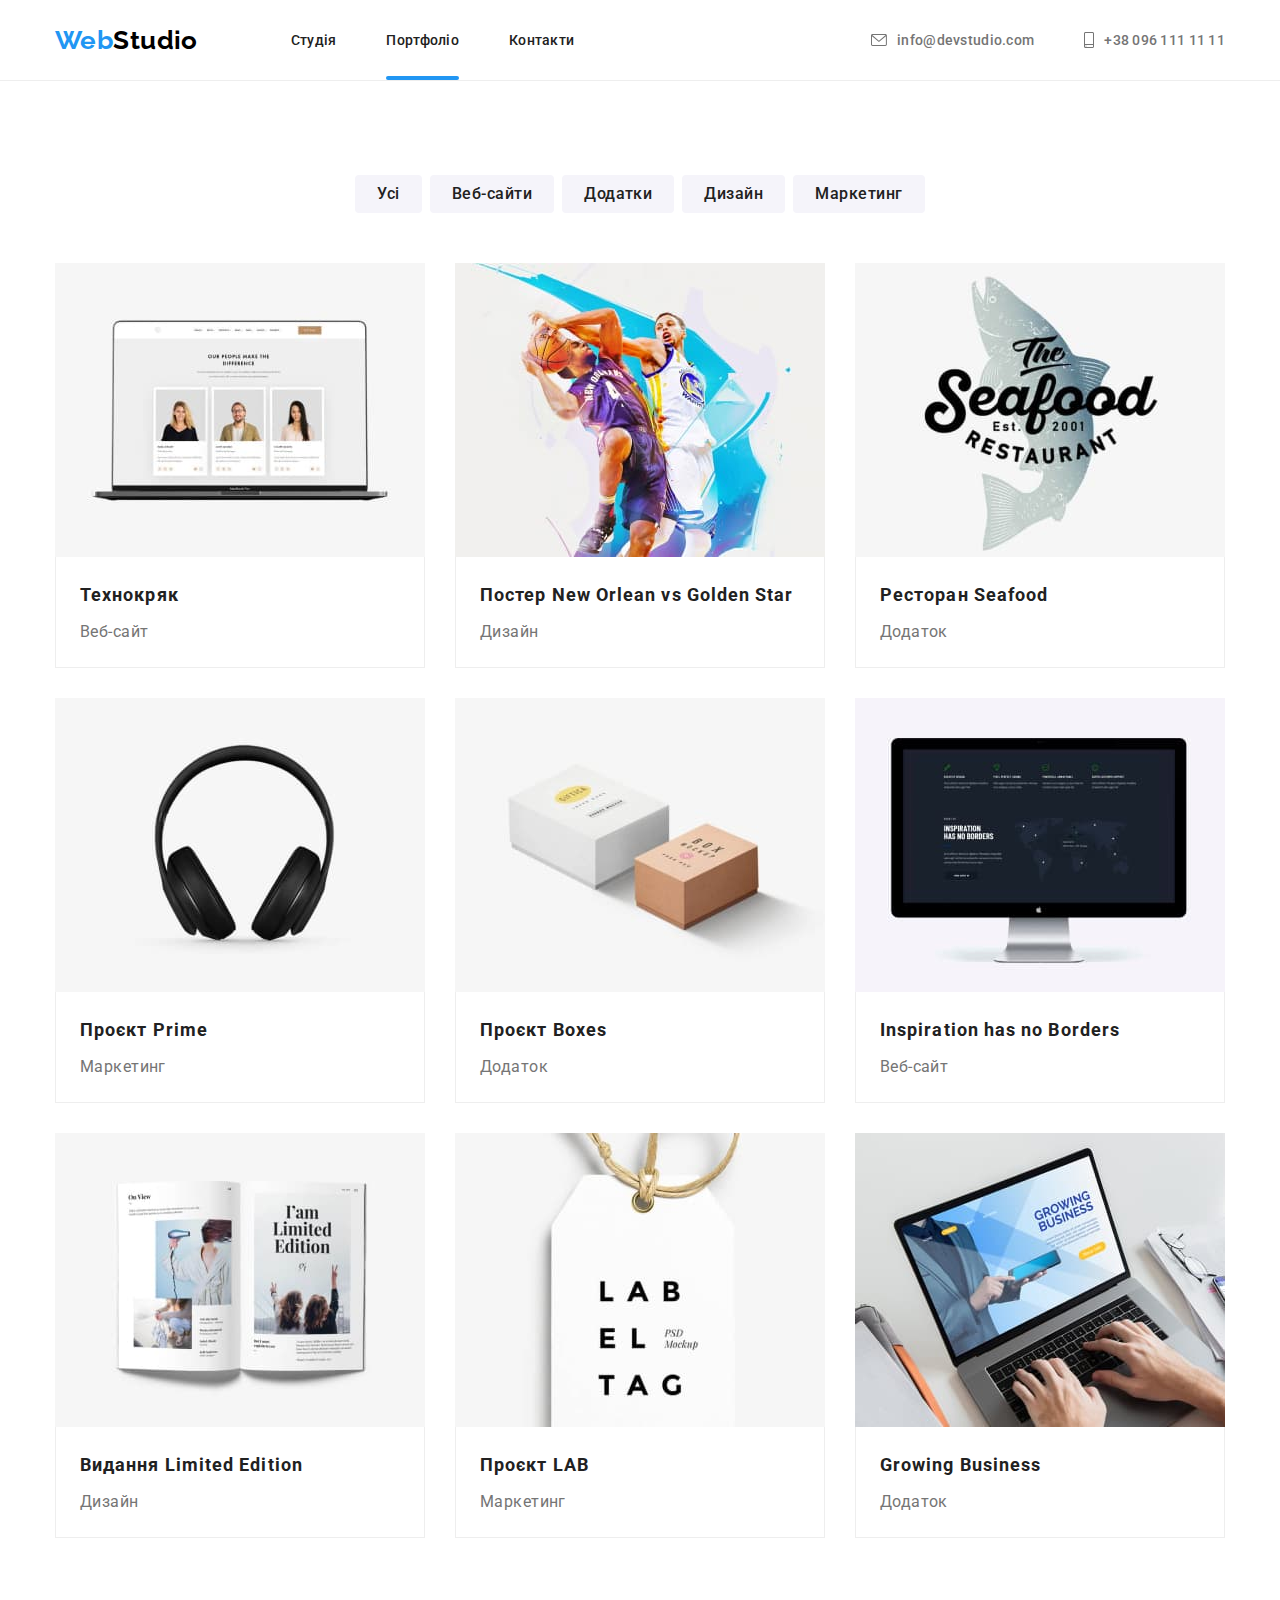
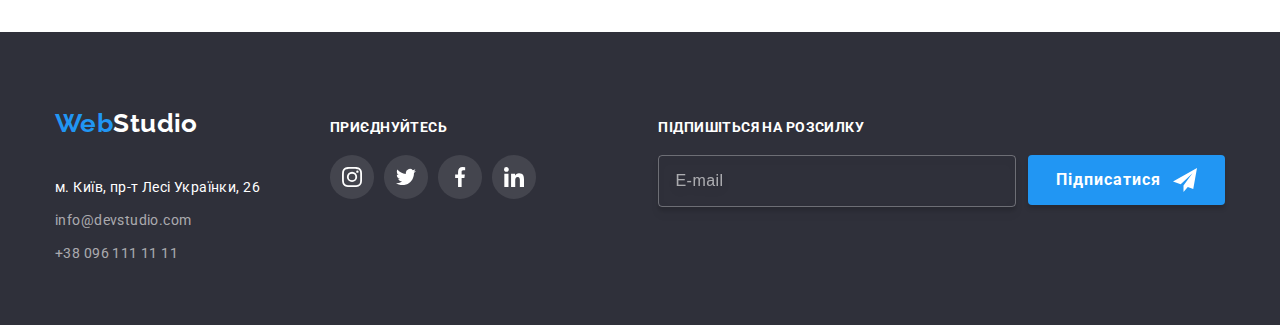
==== commit 1a7ee8cd: "Add mobile menu for HTML pages." ====
--- a/portfolio.html
+++ b/portfolio.html
@@ -31,6 +31,22 @@
           >Web<span class="logo--dark">Studio</span></a
         >
         <nav class="navigation">
+          <button
+            class="mobile-menu__btn js-open-menu"
+            aria-expanded="false"
+            aria-controls="mobile-menu"
+            type="button"
+          >
+            <svg
+              width="40"
+              height="40"
+              fill="currentColor"
+              viewBox="0 0 20 20"
+              aria-label="Кнопка мобільного меню"
+            >
+              <use href="./images/sprite.svg#icon-menu"></use>
+            </svg>
+          </button>
           <ul class="navigation__list">
             <li class="navigation__item">
               <a href="./index.html" class="navigation__link">Студія</a>
@@ -47,6 +63,87 @@
             </li>
           </ul>
         </nav>
+        <div class="mobile-menu js-menu-container" id="mobile-menu">
+          <button class="mobile-menu__btn js-close-menu" type="button">
+            <svg width="40" height="40" aria-label="Кнопка мобільного меню">
+              <use href="./images/icons.svg#icon-mobile-menu-close"></use>
+            </svg>
+          </button>
+          <ul class="mobile-menu-nav">
+            <li class="mobile-menu-nav__item">
+              <a class="mobile-menu-nav__link" href="./index.html">Студія</a>
+            </li>
+            <li class="mobile-menu-nav__item">
+              <a
+                class="mobile-menu-nav__link mobile-menu-nav__link--current"
+                href="./portfolio.html"
+                >Портфоліо</a
+              >
+            </li>
+            <li class="mobile-menu-nav__item">
+              <a class="mobile-menu-nav__link" href="">Контакти</a>
+            </li>
+          </ul>
+
+          <ul class="mobile-menu-contacts">
+            <li class="mobile-menu-contacts__item">
+              <a class="mobile-menu-contacts__phone" href="tel:+380961111111"
+                >+38 096 111 11 11</a
+              >
+            </li>
+            <li class="mobile-menu-contacts__item">
+              <a
+                class="mobile-menu-contacts__email"
+                href="mailto:info@devstudio.com"
+                >info@devstudio.com</a
+              >
+            </li>
+          </ul>
+
+          <ul class="mobile-menu-social">
+            <li class="mobile-menu-social__item">
+              <a
+                class="mobile-menu-social__link"
+                href="https://www.instagram.com"
+                rel="noreferrer noopener"
+                target="_blank"
+                title="Instagram"
+                >Instagram</a
+              >
+            </li>
+            <li class="mobile-menu-social__item">
+              <a
+                class="mobile-menu-social__link"
+                href="https://twitter.com"
+                rel="noreferrer noopener"
+                target="_blank"
+                title="Twitter"
+                >Twitter</a
+              >
+            </li>
+            <li class="mobile-menu-social__item">
+              <a
+                class="mobile-menu-social__link"
+                href="https://www.facebook.com"
+                rel="noreferrer noopener"
+                target="_blank"
+                title="Facebook"
+                >Facebook</a
+              >
+            </li>
+            <li class="mobile-menu-social__item">
+              <a
+                class="mobile-menu-social__link"
+                href="https://www.linkedin.com"
+                rel="noreferrer noopener"
+                target="_blank"
+                title="LinkedIn"
+                >LinkedIn</a
+              >
+            </li>
+          </ul>
+        </div>
+
         <ul class="header__list">
           <li class="header__item">
             <a href="mailto:info@devstudio.com" class="header__link">
@@ -106,7 +203,6 @@
                   <img
                     src="./images/img_1.jpg"
                     alt="Приклад роботи веб-сайту"
-                    width="370"
                     class="portfolio__img"
                   />
                 </div>
@@ -387,5 +483,6 @@
         </div>
       </div>
     </footer>
+    <script defer src="./js/mobile-menu.js"></script>
   </body>
 </html>
--- a/css/main.min.css
+++ b/css/main.min.css
@@ -1 +1 @@
-*{margin:0;padding:0;-webkit-box-sizing:border-box;box-sizing:border-box}h1,h2,h3,h4,h5,h6,p{margin:0}ul{padding:0;list-style:none}a{text-decoration:none}img{display:block;max-width:100%;height:auto}input,textarea{outline:none}address{font-style:normal}.container{width:100%;padding:0px 15px;margin:0 auto}@media screen and (min-width: 480px){.container{width:480px}}@media screen and (min-width: 768px){.container{width:768px}}@media screen and (min-width: 1200px){.container{width:1200px}}.section{padding:94px 0px;background-color:#fff}.section--no-padding{padding-top:0}.section--gray-bg{background-color:#f5f4fa}body{font-family:"Roboto",sans-serif;font-size:14px;color:#757575;background-color:#fff;letter-spacing:.03em}.logo{display:block;font-family:"Raleway",sans-serif;font-weight:700;font-size:26px;line-height:1.1923076923;color:#2196f3}.logo--dark{color:#000}.logo--light{color:#fff}.header{border-bottom:1px solid #eee}.header__container{display:-webkit-box;display:-ms-flexbox;display:flex;-webkit-box-align:center;-ms-flex-align:center;align-items:center}.header__list{display:-webkit-box;display:-ms-flexbox;display:flex;margin-left:auto}.header__list .header__item+.header__item{margin-left:50px}.header__link{display:-webkit-box;display:-ms-flexbox;display:flex;-webkit-box-align:center;-ms-flex-align:center;align-items:center;color:#757575;-webkit-transition:color 250ms cubic-bezier(0.4, 0, 0.2, 1);transition:color 250ms cubic-bezier(0.4, 0, 0.2, 1)}.header__link:hover,.header__link:focus{color:#2196f3}.header__icon{fill:currentColor;margin-right:10px}.header__icon:hover{fill:currentColor}.navigation__list{display:-webkit-box;display:-ms-flexbox;display:flex;margin-left:93px;padding-top:0;padding-bottom:0}.navigation__list .navigation__item+.navigation__item{margin-left:50px}.navigation__list .navigation__link{display:block;padding-top:32px;padding-bottom:32px;position:relative;font-weight:500;font-size:14px;line-height:1.1428571429;letter-spacing:.02em;-webkit-transition:color 250ms cubic-bezier(0.4, 0, 0.2, 1);transition:color 250ms cubic-bezier(0.4, 0, 0.2, 1);color:#212121}.navigation__list .navigation__link:hover,.navigation__list .navigation__link:focus{color:#2196f3}.navigation__link--active{color:#2196f3;-webkit-transition:color 250ms cubic-bezier(0.4, 0, 0.2, 1);transition:color 250ms cubic-bezier(0.4, 0, 0.2, 1)}.navigation__link--active::after{content:"";position:absolute;left:0;bottom:0;display:block;width:100%;height:4px;background-color:#2196f3;border-radius:2px;opacity:1;-webkit-transition:opacity 250ms cubic-bezier(0.4, 0, 0.2, 1);transition:opacity 250ms cubic-bezier(0.4, 0, 0.2, 1)}.navigation__link--active::after:hover::after{opacity:1}.header__list{display:-webkit-box;display:-ms-flexbox;display:flex;margin-left:auto}.header__list .header__item+.header__item{margin-left:50px}.header__link{display:-webkit-box;display:-ms-flexbox;display:flex;-webkit-box-align:center;-ms-flex-align:center;align-items:center;font-weight:500;font-size:14px;line-height:1.1428571429;letter-spacing:.02em;-webkit-transition:color 250ms cubic-bezier(0.4, 0, 0.2, 1);transition:color 250ms cubic-bezier(0.4, 0, 0.2, 1);color:#757575}.header__link:hover,.header__link:focus{color:#2196f3}.header__icon{fill:currentColor;margin-right:10px}.header__icon:hover{fill:currentColor}.overlay{max-width:1600px;height:600px;margin-left:auto;margin-right:auto;padding:200px 0px;background-color:#c4c4c4;background-image:-webkit-gradient(linear, left top, right top, from(rgba(47, 48, 58, 0.4)), to(rgba(47, 48, 58, 0.4))),url(../images/background-img.jpg);background-image:linear-gradient(to right, rgba(47, 48, 58, 0.4), rgba(47, 48, 58, 0.4)),url(../images/background-img.jpg);background-repeat:no-repeat;background-position:center;background-size:cover}.hero__title{margin:0px auto 30px;max-width:696px;font-weight:900;font-size:44px;line-height:1.3636363636;letter-spacing:.06em;text-align:center;text-transform:uppercase;color:#fff}.hero__button{padding-top:10px;padding-bottom:10px;font-family:inherit;font-weight:700;font-size:16px;line-height:1.875;letter-spacing:.06em;color:#fff;background-color:#2196f3;border-radius:4px;border-color:#2196f3;border-width:0;-webkit-box-shadow:0px 4px 4px rgba(0,0,0,.15);box-shadow:0px 4px 4px rgba(0,0,0,.15);cursor:pointer;-webkit-transition:background-color 250ms cubic-bezier(0.4, 0, 0.2, 1),border-color 250ms cubic-bezier(0.4, 0, 0.2, 1),-webkit-box-shadow 250ms cubic-bezier(0.4, 0, 0.2, 1);transition:background-color 250ms cubic-bezier(0.4, 0, 0.2, 1),border-color 250ms cubic-bezier(0.4, 0, 0.2, 1),-webkit-box-shadow 250ms cubic-bezier(0.4, 0, 0.2, 1);transition:background-color 250ms cubic-bezier(0.4, 0, 0.2, 1),box-shadow 250ms cubic-bezier(0.4, 0, 0.2, 1),border-color 250ms cubic-bezier(0.4, 0, 0.2, 1);transition:background-color 250ms cubic-bezier(0.4, 0, 0.2, 1),box-shadow 250ms cubic-bezier(0.4, 0, 0.2, 1),border-color 250ms cubic-bezier(0.4, 0, 0.2, 1),-webkit-box-shadow 250ms cubic-bezier(0.4, 0, 0.2, 1);display:block;margin:0 auto;padding-right:32px;padding-left:32px}.hero__button:hover,.hero__button:focus{background-color:#188ce8;border-color:#188ce8;-webkit-box-shadow:0px 4px 4px rgba(0,0,0,.15);box-shadow:0px 4px 4px rgba(0,0,0,.15)}.benefits{padding:60px 0}@media screen and (min-width: 768px){.benefits{padding:60px 0}}@media screen and (min-width: 1200px){.benefits{padding:94px 0}}.benefits__title{font-size:36px;line-height:1.1666666667;text-align:center;color:#212121}.benefits__title--hidden{position:absolute;width:1px;height:1px;margin:-1px;border:0;padding:0;white-space:nowrap;overflow:hidden}.benefits__list{display:-webkit-box;display:-ms-flexbox;display:flex;-ms-flex-wrap:wrap;flex-wrap:wrap;gap:30px}.benefits__item{-ms-flex-preferred-size:100%;flex-basis:100%}@media screen and (min-width: 768px){.benefits__item{-ms-flex-preferred-size:calc((100% - 30px)/2);flex-basis:calc((100% - 30px)/2)}}@media screen and (min-width: 1200px){.benefits__item{-ms-flex-preferred-size:calc((100% - 90px)/4);flex-basis:calc((100% - 90px)/4)}}.benefits__image{display:-webkit-box;display:-ms-flexbox;display:flex;-webkit-box-align:center;-ms-flex-align:center;align-items:center;-webkit-box-pack:center;-ms-flex-pack:center;justify-content:center;margin-bottom:30px;height:120px;background-repeat:no-repeat;background-position:center;background-color:#f5f4fa;border-radius:4px}.benefits__subtitle{margin-bottom:10px;font-weight:700;font-size:14px;line-height:1.1428571429;text-transform:uppercase;color:#212121}.benefits__text{line-height:1.7142857143}.products{display:none}@media screen and (min-width: 1200px){.products{display:contents}}.products__title{margin-bottom:50px;font-size:36px;line-height:1.1666666667;text-align:center;color:#212121}.products__list{display:-webkit-box;display:-ms-flexbox;display:flex}.products__item{-ms-flex-preferred-size:calc((100% - 60px)/3);flex-basis:calc((100% - 60px)/3)}.products__wrap{position:relative}.products__name{position:absolute;bottom:0;padding-top:27px;padding-bottom:27px;width:100%;font-weight:700;font-size:14px;line-height:1.1428571429;text-transform:uppercase;text-align:center;color:#fff;background-color:rgba(47,48,58,.8)}.products__list .products__item+.products__item{margin-left:30px}.team__title{font-size:28px;line-height:33px;text-align:center;margin-bottom:30px;color:#212121}@media screen and (min-width: 1200px){.team__title{margin-bottom:50px;font-size:36px;line-height:1.1666666667;text-align:center;color:#212121}}.team__list{display:-webkit-box;display:-ms-flexbox;display:flex;-ms-flex-wrap:wrap;flex-wrap:wrap;gap:30px}.team__item{background:#fff;-webkit-box-shadow:0px 1px 3px rgba(0,0,0,.12),0px 1px 1px rgba(0,0,0,.14),0px 2px 1px rgba(0,0,0,.2);box-shadow:0px 1px 3px rgba(0,0,0,.12),0px 1px 1px rgba(0,0,0,.14),0px 2px 1px rgba(0,0,0,.2);border-radius:0px 0px 4px 4px}@media screen and (max-width: 767px){.team__item .team__item:not(:last-child){margin-bottom:30px}}@media screen and (min-width: 768px){.team__item{-ms-flex-preferred-size:calc((100% - 60px)/2);flex-basis:calc((100% - 60px)/2)}}@media screen and (min-width: 1200px){.team__item{-ms-flex-preferred-size:calc((100% - 90px)/4);flex-basis:calc((100% - 90px)/4)}}.team__caption,.team__position{font-size:16px;line-height:1.1875;text-align:center}.team__caption{margin-top:30px;margin-bottom:10px;font-size:16px;line-height:1.1875;text-align:center;font-weight:500;color:#212121}.team__position{margin-bottom:16px;color:#757575}.team__social{margin-bottom:24px}@media screen and (min-width: 1200px){.team__social{margin-bottom:30px;margin-left:32px;margin-right:32px}}.social{display:-webkit-box;display:-ms-flexbox;display:flex;-webkit-box-align:center;-ms-flex-align:center;align-items:center;-webkit-box-pack:center;-ms-flex-pack:center;justify-content:center;-webkit-column-gap:10px;-moz-column-gap:10px;column-gap:10px}.social__item{width:44px;height:44px}.social__link{width:100%;height:100%;display:-webkit-box;display:-ms-flexbox;display:flex;-webkit-box-align:center;-ms-flex-align:center;align-items:center;-webkit-box-pack:center;-ms-flex-pack:center;justify-content:center;color:#afb1b8;border-radius:50%;fill:#afb1b8;-webkit-transition:background-color 250ms cubic-bezier(0.4, 0, 0.2, 1),fill 250ms cubic-bezier(0.4, 0, 0.2, 1);transition:background-color 250ms cubic-bezier(0.4, 0, 0.2, 1),fill 250ms cubic-bezier(0.4, 0, 0.2, 1)}.social__link:hover,.social__link:focus{background-color:#2196f3;fill:#fff}.social__link--bg-white{fill:#fff;background-color:rgba(255,255,255,.1);-webkit-transition:background-color 250ms cubic-bezier(0.4, 0, 0.2, 1);transition:background-color 250ms cubic-bezier(0.4, 0, 0.2, 1)}.clients__title{font-size:28px;line-height:33px;text-align:center;margin-bottom:30px;color:#212121}@media screen and (min-width: 1200px){.clients__title{margin-bottom:50px;font-size:36px;line-height:1.1666666667;text-align:center;color:#212121}}.clients__list{display:-webkit-box;display:-ms-flexbox;display:flex;-ms-flex-wrap:wrap;flex-wrap:wrap;gap:30px}.clients__item{-ms-flex-preferred-size:calc((100% - 60px)/2);flex-basis:calc((100% - 60px)/2)}@media screen and (min-width: 768px){.clients__item{-ms-flex-preferred-size:calc((100% - 90px)/3);flex-basis:calc((100% - 90px)/3)}}@media screen and (min-width: 1200px){.clients__item{-ms-flex-preferred-size:calc((100% - 150px)/6);flex-basis:calc((100% - 150px)/6)}}.clients__link{display:-webkit-box;display:-ms-flexbox;display:flex;-webkit-box-align:center;-ms-flex-align:center;align-items:center;-webkit-box-pack:center;-ms-flex-pack:center;justify-content:center;height:92px;color:#afb1b8;border:1px solid #afb1b8;border-radius:4px;-webkit-transition:color 250ms cubic-bezier(0.4, 0, 0.2, 1),border 250ms cubic-bezier(0.4, 0, 0.2, 1);transition:color 250ms cubic-bezier(0.4, 0, 0.2, 1),border 250ms cubic-bezier(0.4, 0, 0.2, 1)}.clients__link:hover,.clients__link:focus{border-color:#2196f3;color:#2196f3}.clients__icon{fill:currentColor}.clients__icon:hover,.clients__icon:focus{fill:currentColor}.footer{padding-top:60px;padding-bottom:60px;background-color:#2f303a}.footer__container{display:-webkit-box;display:-ms-flexbox;display:flex;-webkit-box-orient:vertical;-webkit-box-direction:normal;-ms-flex-direction:column;flex-direction:column}@media screen and (min-width: 1200px){.footer__container{-webkit-box-orient:horizontal;-webkit-box-direction:normal;-ms-flex-direction:row;flex-direction:row;-webkit-box-align:baseline;-ms-flex-align:baseline;align-items:baseline}}.footer__boxes{margin-bottom:60px}@media screen and (min-width: 768px)and (max-width: 1199px){.footer__boxes{display:-webkit-box;display:-ms-flexbox;display:flex;-ms-flex-pack:distribute;justify-content:space-around;-webkit-box-align:baseline;-ms-flex-align:baseline;align-items:baseline}}@media screen and (min-width: 1200px){.footer__boxes{display:-webkit-box;display:-ms-flexbox;display:flex;-webkit-box-align:baseline;-ms-flex-align:baseline;align-items:baseline;margin-bottom:0}}.footer__address{margin-right:70px}@media screen and (max-width: 767px){.footer__address{margin-bottom:60px;margin-right:0}}@media screen and (max-width: 1199px){.footer__address{text-align:center}}.footer__logo{display:inline-block;margin-bottom:20px}.footer__item:not(:last-child){margin-bottom:9px}.footer__link{font-style:normal;line-height:1.7142857143;color:rgba(255,255,255,.6);-webkit-transition:color 250ms cubic-bezier(0.4, 0, 0.2, 1);transition:color 250ms cubic-bezier(0.4, 0, 0.2, 1)}.footer__link:hover,.footer__link:focus{color:#2196f3}.footer__link--light{color:#fff}.footer__title{text-align:center;margin-bottom:20px;font-weight:700;font-size:14px;line-height:1.1428571429;text-transform:uppercase;color:#fff}@media screen and (min-width: 1200px){.footer__title{text-align:left}}@media screen and (min-width: 1200px){.footer__form{margin-left:auto}}.subscription-form{-webkit-box-pack:center;-ms-flex-pack:center;justify-content:center}.subscription-form__label{display:block;text-align:center;margin-bottom:20px;font-weight:700;font-size:14px;line-height:1.1428571429;text-transform:uppercase;color:#fff}@media screen and (min-width: 1200px){.subscription-form__label{text-align:left}}.subscription-form__field{display:block}@media screen and (min-width: 1200px){.subscription-form__field{display:-webkit-box;display:-ms-flexbox;display:flex}}.subscription-form__field .subscription-form__input{display:-webkit-box;display:-ms-flexbox;display:flex;margin-left:auto;margin-right:auto;max-width:450px;width:100%;margin-bottom:20px;padding:15px 16px;border:1px solid rgba(255,255,255,.3);-webkit-filter:drop-shadow(0px 4px 4px rgba(0, 0, 0, 0.15));filter:drop-shadow(0px 4px 4px rgba(0, 0, 0, 0.15));border-radius:4px;background:none;font-size:16px;line-height:1.25;letter-spacing:.03em;color:#fff;-webkit-box-shadow:0px 4px 4px rgba(0,0,0,.15);box-shadow:0px 4px 4px rgba(0,0,0,.15);outline:none}@media screen and (min-width: 1200px){.subscription-form__field .subscription-form__input{width:358px;margin-right:12px}}.subscription-form__field .subscription-form__input:focus,.subscription-form__field .subscription-form__input:hover{border:1px solid #2196f3}.subscription-form__field .subscription-form__input::-webkit-input-placeholder{font-size:16px;line-height:1.25;color:rgba(255,255,255,.6)}.subscription-form__field .subscription-form__input::-moz-placeholder{font-size:16px;line-height:1.25;color:rgba(255,255,255,.6)}.subscription-form__field .subscription-form__input:-ms-input-placeholder{font-size:16px;line-height:1.25;color:rgba(255,255,255,.6)}.subscription-form__field .subscription-form__input::-ms-input-placeholder{font-size:16px;line-height:1.25;color:rgba(255,255,255,.6)}.subscription-form__field .subscription-form__input::placeholder{font-size:16px;line-height:1.25;color:rgba(255,255,255,.6)}.subscription-form__btn{display:block;display:-webkit-box;display:-ms-flexbox;display:flex;-webkit-box-align:center;-ms-flex-align:center;align-items:center;padding-top:10px;padding-bottom:10px;font-family:inherit;font-weight:700;font-size:16px;line-height:1.875;letter-spacing:.06em;color:#fff;background-color:#2196f3;border-radius:4px;border-color:#2196f3;border-width:0;-webkit-box-shadow:0px 4px 4px rgba(0,0,0,.15);box-shadow:0px 4px 4px rgba(0,0,0,.15);cursor:pointer;-webkit-transition:background-color 250ms cubic-bezier(0.4, 0, 0.2, 1),border-color 250ms cubic-bezier(0.4, 0, 0.2, 1),-webkit-box-shadow 250ms cubic-bezier(0.4, 0, 0.2, 1);transition:background-color 250ms cubic-bezier(0.4, 0, 0.2, 1),border-color 250ms cubic-bezier(0.4, 0, 0.2, 1),-webkit-box-shadow 250ms cubic-bezier(0.4, 0, 0.2, 1);transition:background-color 250ms cubic-bezier(0.4, 0, 0.2, 1),box-shadow 250ms cubic-bezier(0.4, 0, 0.2, 1),border-color 250ms cubic-bezier(0.4, 0, 0.2, 1);transition:background-color 250ms cubic-bezier(0.4, 0, 0.2, 1),box-shadow 250ms cubic-bezier(0.4, 0, 0.2, 1),border-color 250ms cubic-bezier(0.4, 0, 0.2, 1),-webkit-box-shadow 250ms cubic-bezier(0.4, 0, 0.2, 1);padding-left:28px;padding-right:28px;height:50px}@media screen and (max-width: 1199px){.subscription-form__btn{margin-left:auto;margin-right:auto}}.subscription-form__btn:hover,.subscription-form__btn:focus{background-color:#188ce8;border-color:#188ce8;-webkit-box-shadow:0px 4px 4px rgba(0,0,0,.15);box-shadow:0px 4px 4px rgba(0,0,0,.15)}.subscription-form__icon{fill:currentColor;margin-left:12px}.button-set{display:-webkit-box;display:-ms-flexbox;display:flex;-webkit-box-pack:center;-ms-flex-pack:center;justify-content:center}.button-set .button-set__item+.button-set__item{margin-left:8px}.button-set__button{font-family:inherit;display:block;padding:6px 22px;font-weight:500;font-size:16px;line-height:1.625;letter-spacing:.03em;color:#212121;background-color:#f5f4fa;border-radius:4px;border-color:#f5f4fa;border-width:0;cursor:pointer;-webkit-transition:background-color 250ms cubic-bezier(0.4, 0, 0.2, 1),color 250ms cubic-bezier(0.4, 0, 0.2, 1),border-color 250ms cubic-bezier(0.4, 0, 0.2, 1),-webkit-box-shadow 250ms cubic-bezier(0.4, 0, 0.2, 1);transition:background-color 250ms cubic-bezier(0.4, 0, 0.2, 1),color 250ms cubic-bezier(0.4, 0, 0.2, 1),border-color 250ms cubic-bezier(0.4, 0, 0.2, 1),-webkit-box-shadow 250ms cubic-bezier(0.4, 0, 0.2, 1);transition:background-color 250ms cubic-bezier(0.4, 0, 0.2, 1),color 250ms cubic-bezier(0.4, 0, 0.2, 1),box-shadow 250ms cubic-bezier(0.4, 0, 0.2, 1),border-color 250ms cubic-bezier(0.4, 0, 0.2, 1);transition:background-color 250ms cubic-bezier(0.4, 0, 0.2, 1),color 250ms cubic-bezier(0.4, 0, 0.2, 1),box-shadow 250ms cubic-bezier(0.4, 0, 0.2, 1),border-color 250ms cubic-bezier(0.4, 0, 0.2, 1),-webkit-box-shadow 250ms cubic-bezier(0.4, 0, 0.2, 1)}.button-set__button:hover,.button-set__button:focus{color:#fff;background-color:#2196f3;border-color:#2196f3;-webkit-box-shadow:0px 3px 1px rgba(0,0,0,.1),0px 1px 2px rgba(0,0,0,.08),0px 2px 2px rgba(0,0,0,.12);box-shadow:0px 3px 1px rgba(0,0,0,.1),0px 1px 2px rgba(0,0,0,.08),0px 2px 2px rgba(0,0,0,.12)}.portfolio__title{margin-bottom:50px;font-size:36px;line-height:1.1666666667;text-align:center;color:#212121}.portfolio__title--hidden{position:absolute;width:1px;height:1px;margin:-1px;border:0;padding:0;white-space:nowrap;overflow:hidden}.portfolio__button-set{margin-bottom:50px}.portfolio__list{display:-webkit-box;display:-ms-flexbox;display:flex;-ms-flex-wrap:wrap;flex-wrap:wrap;margin-left:-30px;margin-top:-30px}.portfolio__item{-ms-flex-preferred-size:calc(33.3333333333% - 30px);flex-basis:calc(33.3333333333% - 30px);margin-left:30px;margin-top:30px;border-bottom:1px;border-color:.portfolio__item PrimaryBorderColor;-webkit-transition:-webkit-box-shadow 250ms cubic-bezier(0.4, 0, 0.2, 1);transition:-webkit-box-shadow 250ms cubic-bezier(0.4, 0, 0.2, 1);transition:box-shadow 250ms cubic-bezier(0.4, 0, 0.2, 1);transition:box-shadow 250ms cubic-bezier(0.4, 0, 0.2, 1), -webkit-box-shadow 250ms cubic-bezier(0.4, 0, 0.2, 1)}.portfolio__item:hover,.portfolio__item:focus{-webkit-box-shadow:0px 1px 1px rgba(0,0,0,.12),0px 4px 4px rgba(0,0,0,.06),1px 4px 6px rgba(0,0,0,.16);box-shadow:0px 1px 1px rgba(0,0,0,.12),0px 4px 4px rgba(0,0,0,.06),1px 4px 6px rgba(0,0,0,.16)}.portfolio__link{display:block}.portfolio__thumb{position:relative;overflow:hidden}.portfolio__paragraph{position:absolute;width:100%;height:100%;left:0;top:0;padding:63px 24px;font-size:18px;line-height:1.5555555556;color:#fff;background:rgba(33,150,243,.9);-webkit-transform:translateY(100%);transform:translateY(100%);-webkit-transition:-webkit-transform 250ms cubic-bezier(0.4, 0, 0.2, 1);transition:-webkit-transform 250ms cubic-bezier(0.4, 0, 0.2, 1);transition:transform 250ms cubic-bezier(0.4, 0, 0.2, 1);transition:transform 250ms cubic-bezier(0.4, 0, 0.2, 1), -webkit-transform 250ms cubic-bezier(0.4, 0, 0.2, 1)}.portfolio__link:hover .portfolio__paragraph{opacity:1;-webkit-transform:translateY(0);transform:translateY(0)}.portfolio__img{display:block}.portfolio__text{padding:20px 24px;border-right:1px solid #eee;border-bottom:1px solid #eee;border-left:1px solid #eee}.portfolio__name{margin-bottom:4px;font-size:18px;line-height:2;letter-spacing:.06em;color:#212121}.portfolio__description{font-size:16px;line-height:1.875;color:#757575}.backdrop{position:fixed;top:0;left:0;width:100%;min-height:100%;background-color:rgba(0,0,0,.2);opacity:1;-webkit-transition:opacity 250ms cubic-bezier(0.4, 0, 0.2, 1);transition:opacity 250ms cubic-bezier(0.4, 0, 0.2, 1)}.backdrop.is-hidden .modal{-webkit-transform:translate(-50%, -50%) scale(0.9);transform:translate(-50%, -50%) scale(0.9)}.is-hidden{opacity:0;pointer-events:none}.modal{position:absolute;top:50%;left:50%;width:528px;height:581px;padding:40px;background-color:#fff;border-radius:4px;-webkit-box-shadow:0px 1px 3px rgba(0,0,0,.12),0px 1px 1px rgba(0,0,0,.14),0px 2px 1px rgba(0,0,0,.2);box-shadow:0px 1px 3px rgba(0,0,0,.12),0px 1px 1px rgba(0,0,0,.14),0px 2px 1px rgba(0,0,0,.2);-webkit-transform:translate(-50%, -50%) scale(1);transform:translate(-50%, -50%) scale(1);-webkit-transition:-webkit-transform 250ms cubic-bezier(0.4, 0, 0.2, 1);transition:-webkit-transform 250ms cubic-bezier(0.4, 0, 0.2, 1);transition:transform 250ms cubic-bezier(0.4, 0, 0.2, 1);transition:transform 250ms cubic-bezier(0.4, 0, 0.2, 1), -webkit-transform 250ms cubic-bezier(0.4, 0, 0.2, 1)}.form__btn-close{position:absolute;top:8px;right:8px;width:30px;height:30px;display:-webkit-box;display:-ms-flexbox;display:flex;-webkit-box-align:center;-ms-flex-align:center;align-items:center;-webkit-box-pack:center;-ms-flex-pack:center;justify-content:center;fill:#000;background-color:#fff;border-radius:50%;border:1px solid rgba(0,0,0,.1);cursor:pointer;-webkit-transition:fill 250ms cubic-bezier(0.4, 0, 0.2, 1);transition:fill 250ms cubic-bezier(0.4, 0, 0.2, 1)}.form__btn-close:hover,.form__btn-close:focus{fill:#2196f3}.form__title{margin-bottom:12px;font-weight:700;font-size:20px;line-height:1.15;text-align:center;color:#212121}.form-container{margin-bottom:20px}.form__field{display:-webkit-box;display:-ms-flexbox;display:flex;-webkit-box-orient:vertical;-webkit-box-direction:normal;-ms-flex-direction:column;flex-direction:column;position:relative}.form__field:not(:last-child){margin-bottom:10px}.form__field:focus-within{fill:#2196f3}.form__field label{margin-bottom:4px;font-size:12px;line-height:1.1666666667;letter-spacing:.01em;color:#757575}.form__field .form__input{padding:11px 42px;border:1px solid rgba(33,33,33,.2);border-radius:4px}.form__field .form__input:focus-within,.form__field .form__input:hover{border:1px solid #2196f3;outline:none}.form__field .form__icon{position:absolute;display:inline-block;top:50%;left:12px}.form__text{padding:12px 16px;resize:none;height:120px;border:1px solid rgba(33,33,33,.2);border-radius:4px}.form__text:focus-within,.form__text:hover{border:1px solid #2196f3;outline:none}.form__text::-webkit-input-placeholder{font-size:12px;line-height:1.1666666667;letter-spacing:.01em;color:rgba(117,117,117,.5)}.form__text::-moz-placeholder{font-size:12px;line-height:1.1666666667;letter-spacing:.01em;color:rgba(117,117,117,.5)}.form__text:-ms-input-placeholder{font-size:12px;line-height:1.1666666667;letter-spacing:.01em;color:rgba(117,117,117,.5)}.form__text::-ms-input-placeholder{font-size:12px;line-height:1.1666666667;letter-spacing:.01em;color:rgba(117,117,117,.5)}.form__text::placeholder{font-size:12px;line-height:1.1666666667;letter-spacing:.01em;color:rgba(117,117,117,.5)}.form__checkbox{display:-webkit-box;display:-ms-flexbox;display:flex;-webkit-box-pack:center;-ms-flex-pack:center;justify-content:center;margin-bottom:30px}.form__checkbox-input{-webkit-appearance:none;-moz-appearance:none;appearance:none;outline:none}.form__icon-checkbox{display:inline-block;margin-right:9px;width:16px;height:15px;border:2px solid #212121;border-radius:2px;cursor:pointer;-webkit-transition:border-color 250ms cubic-bezier(0.4, 0, 0.2, 1),background-image 250ms cubic-bezier(0.4, 0, 0.2, 1),background-color 250ms cubic-bezier(0.4, 0, 0.2, 1);transition:border-color 250ms cubic-bezier(0.4, 0, 0.2, 1),background-image 250ms cubic-bezier(0.4, 0, 0.2, 1),background-color 250ms cubic-bezier(0.4, 0, 0.2, 1)}.form__checkbox-input:checked+.form__icon-checkbox{background-color:#2196f3;background-image:url(../images/icon-checked.svg);background-size:contain;background-repeat:no-repeat;background-origin:border-box;background-position:center;border-color:#2196f3}.form__policy{display:-webkit-box;display:-ms-flexbox;display:flex;-webkit-box-align:center;-ms-flex-align:center;align-items:center}.form__checkbox-policy{line-height:1.7142857143;color:#757575}.form__policy-link{color:#2196f3;text-decoration:underline}.form__form-btn{padding-top:10px;padding-bottom:10px;font-family:inherit;font-weight:700;font-size:16px;line-height:1.875;letter-spacing:.06em;color:#fff;background-color:#2196f3;border-radius:4px;border-color:#2196f3;border-width:0;-webkit-box-shadow:0px 4px 4px rgba(0,0,0,.15);box-shadow:0px 4px 4px rgba(0,0,0,.15);cursor:pointer;-webkit-transition:background-color 250ms cubic-bezier(0.4, 0, 0.2, 1),border-color 250ms cubic-bezier(0.4, 0, 0.2, 1),-webkit-box-shadow 250ms cubic-bezier(0.4, 0, 0.2, 1);transition:background-color 250ms cubic-bezier(0.4, 0, 0.2, 1),border-color 250ms cubic-bezier(0.4, 0, 0.2, 1),-webkit-box-shadow 250ms cubic-bezier(0.4, 0, 0.2, 1);transition:background-color 250ms cubic-bezier(0.4, 0, 0.2, 1),box-shadow 250ms cubic-bezier(0.4, 0, 0.2, 1),border-color 250ms cubic-bezier(0.4, 0, 0.2, 1);transition:background-color 250ms cubic-bezier(0.4, 0, 0.2, 1),box-shadow 250ms cubic-bezier(0.4, 0, 0.2, 1),border-color 250ms cubic-bezier(0.4, 0, 0.2, 1),-webkit-box-shadow 250ms cubic-bezier(0.4, 0, 0.2, 1);display:block;padding-left:52px;padding-right:52px;margin:0 auto;height:50px}.form__form-btn:hover,.form__form-btn:focus{background-color:#188ce8;border-color:#188ce8;-webkit-box-shadow:0px 4px 4px rgba(0,0,0,.15);box-shadow:0px 4px 4px rgba(0,0,0,.15)}/*# sourceMappingURL=main.min.css.map */+*{margin:0;padding:0;-webkit-box-sizing:border-box;box-sizing:border-box}h1,h2,h3,h4,h5,h6,p{margin:0}ul{padding:0;list-style:none}a{text-decoration:none}img{display:block;max-width:100%;height:auto}input,textarea{outline:none}address{font-style:normal}.container{width:100%;padding:0px 15px;margin:0 auto}@media screen and (min-width: 480px){.container{width:480px}}@media screen and (min-width: 768px){.container{width:768px}}@media screen and (min-width: 1200px){.container{width:1200px}}.section{padding:60px 0px;background-color:#fff}@media screen and (min-width: 1200px){.section{padding:94px 0px}}.section--no-padding{padding-top:0}.section--gray-bg{background-color:#f5f4fa}body{font-family:"Roboto",sans-serif;font-size:14px;color:#757575;background-color:#fff;letter-spacing:.03em}.logo{display:block;font-family:"Raleway",sans-serif;font-weight:700;font-size:26px;line-height:1.1923076923;padding-top:16px;padding-bottom:16px;color:#2196f3}.logo--dark{color:#000}.logo--light{color:#fff}.header{border-bottom:1px solid #eee}.header__container{display:-webkit-box;display:-ms-flexbox;display:flex;-webkit-box-align:center;-ms-flex-align:center;align-items:center}.header__list{display:-webkit-box;display:-ms-flexbox;display:flex;margin-left:auto}.header__link{display:-webkit-box;display:-ms-flexbox;display:flex;-webkit-box-align:center;-ms-flex-align:center;align-items:center;color:#757575;-webkit-transition:color 250ms cubic-bezier(0.4, 0, 0.2, 1);transition:color 250ms cubic-bezier(0.4, 0, 0.2, 1)}.header__link:hover,.header__link:focus{color:#2196f3}.header__icon{fill:currentColor;margin-right:10px}.header__icon:hover{fill:currentColor}.navigation__list{display:-webkit-box;display:-ms-flexbox;display:flex;margin-left:88px;padding-top:0;padding-bottom:0}@media screen and (max-width: 767px){.navigation__list{display:none}}@media screen and (min-width: 1200px){.navigation__list{margin-left:93px}}.navigation__list .navigation__item+.navigation__item{margin-left:48px}@media screen and (min-width: 1200px){.navigation__list .navigation__item+.navigation__item{margin-left:50px}}.navigation__list .navigation__link{display:block;padding-top:32px;padding-bottom:32px;position:relative;font-weight:500;font-size:14px;line-height:1.1428571429;letter-spacing:.02em;-webkit-transition:color 250ms cubic-bezier(0.4, 0, 0.2, 1);transition:color 250ms cubic-bezier(0.4, 0, 0.2, 1);color:#212121}.navigation__list .navigation__link:hover,.navigation__list .navigation__link:focus{color:#2196f3}.navigation__link--active{color:#2196f3;-webkit-transition:color 250ms cubic-bezier(0.4, 0, 0.2, 1);transition:color 250ms cubic-bezier(0.4, 0, 0.2, 1)}.navigation__link--active::after{content:"";position:absolute;left:0;bottom:0;display:block;width:100%;height:4px;background-color:#2196f3;border-radius:2px;opacity:1;-webkit-transition:opacity 250ms cubic-bezier(0.4, 0, 0.2, 1);transition:opacity 250ms cubic-bezier(0.4, 0, 0.2, 1)}.navigation__link--active::after:hover::after{opacity:1}.header__list{display:-webkit-box;display:-ms-flexbox;display:flex;margin-left:auto}@media screen and (max-width: 767px){.header__list{display:none}}@media screen and (min-width: 768px)and (max-width: 1199px){.header__list{display:block}}@media screen and (min-width: 768px){.header__item:not(:last-child){margin-bottom:10px}}@media screen and (min-width: 1200px){.header__item:first-child{margin-right:50px;margin-bottom:0}}.header__link{display:-webkit-box;display:-ms-flexbox;display:flex;-webkit-box-align:center;-ms-flex-align:center;align-items:center;font-weight:500;font-size:12px;line-height:1.1666666667;letter-spacing:.02em;color:#757575}@media screen and (min-width: 1200px){.header__link{font-weight:500;font-size:14px;line-height:1.1428571429;letter-spacing:.02em;-webkit-transition:color 250ms cubic-bezier(0.4, 0, 0.2, 1);transition:color 250ms cubic-bezier(0.4, 0, 0.2, 1)}}.header__link:hover,.header__link:focus{color:#2196f3}.header__icon{margin-right:8px}@media screen and (min-width: 1200px){.header__icon{margin-right:10px}}.header__icon:hover{fill:currentColor}.mobile-menu{position:fixed;top:0;left:0;width:100vw;height:100vh;padding-top:48px;padding-bottom:48px;padding-left:40px;display:-webkit-box;display:-ms-flexbox;display:flex;-webkit-box-orient:vertical;-webkit-box-direction:normal;-ms-flex-direction:column;flex-direction:column;z-index:5;-webkit-transform:translateX(100%);transform:translateX(100%);-webkit-transition:-webkit-transform 250ms cubic-bezier(0.4, 0, 0.2, 1);transition:-webkit-transform 250ms cubic-bezier(0.4, 0, 0.2, 1);transition:transform 250ms cubic-bezier(0.4, 0, 0.2, 1);transition:transform 250ms cubic-bezier(0.4, 0, 0.2, 1), -webkit-transform 250ms cubic-bezier(0.4, 0, 0.2, 1);background-color:#fff;overflow-y:scroll}.mobile-menu.is-open{-webkit-transform:translateX(0);transform:translateX(0)}.mobile-menu__btn{position:absolute;top:10px;right:15px;display:-webkit-inline-box;display:-ms-inline-flexbox;display:inline-flex;margin:0;padding:0;border:none;background-color:rgba(0,0,0,0);cursor:pointer;-webkit-transition:fill 250ms cubic-bezier(0.4, 0, 0.2, 1);transition:fill 250ms cubic-bezier(0.4, 0, 0.2, 1)}.mobile-menu__btn:hover,.mobile-menu__btn:focus{fill:#2196f3}@media screen and (min-width: 768px){.mobile-menu__btn{display:none}}.mobile-menu-nav{margin-bottom:302px}.mobile-menu-nav__item:not(:last-child){margin-bottom:32px}.mobile-menu-nav__link{font-weight:500;font-size:40px;line-height:1.18;letter-spacing:.02em;color:#212121}.mobile-menu-nav__link:hover,.mobile-menu-nav__link:focus{color:#2196f3}.mobile-menu-nav__link--current{color:#2196f3}.mobile-menu-contacts{margin-top:auto;margin-bottom:64px}.mobile-menu-contacts__item:not(:last-child){margin-bottom:32px}.mobile-menu-contacts__phone{font-weight:500;font-size:34px;line-height:1.18;letter-spacing:.02em;color:#2196f3}.mobile-menu-contacts__email{color:#757575;font-weight:500;font-size:24px;line-height:1.17;letter-spacing:.02em}.mobile-menu-social{display:-webkit-box;display:-ms-flexbox;display:flex;-ms-flex-wrap:wrap;flex-wrap:wrap}.mobile-menu-social__item:not(:last-child){margin-right:20px}.mobile-menu-social__link{position:relative;font-weight:500;font-size:18px;line-height:1.22;letter-spacing:.02em;color:#2196f3}.mobile-menu-social__link::after{position:absolute;content:"";height:22px;width:1px;margin-left:10px}.mobile-menu-social__item:not(:last-child) .mobile-menu-social__link::after{background-color:#2196f3}.overlay{max-width:1600px;height:600px;margin-left:auto;margin-right:auto;padding:200px 0px;background-color:#c4c4c4;background-image:-webkit-gradient(linear, left top, right top, from(rgba(47, 48, 58, 0.4)), to(rgba(47, 48, 58, 0.4))),url(../images/background-img.jpg);background-image:linear-gradient(to right, rgba(47, 48, 58, 0.4), rgba(47, 48, 58, 0.4)),url(../images/background-img.jpg);background-repeat:no-repeat;background-position:center;background-size:cover}.hero__title{max-width:360px;font-weight:900;font-size:26px;line-height:1.6153846154;text-align:center;letter-spacing:.06em;text-transform:uppercase;margin:0px auto 30px;color:#fff}@media screen and (min-width: 1200px){.hero__title{max-width:696px;font-size:44px;line-height:1.3636363636}}.hero__button{padding-top:10px;padding-bottom:10px;font-family:inherit;font-weight:700;font-size:16px;line-height:1.875;letter-spacing:.06em;color:#fff;background-color:#2196f3;border-radius:4px;border-color:#2196f3;border-width:0;-webkit-box-shadow:0px 4px 4px rgba(0,0,0,.15);box-shadow:0px 4px 4px rgba(0,0,0,.15);cursor:pointer;-webkit-transition:background-color 250ms cubic-bezier(0.4, 0, 0.2, 1),border-color 250ms cubic-bezier(0.4, 0, 0.2, 1),-webkit-box-shadow 250ms cubic-bezier(0.4, 0, 0.2, 1);transition:background-color 250ms cubic-bezier(0.4, 0, 0.2, 1),border-color 250ms cubic-bezier(0.4, 0, 0.2, 1),-webkit-box-shadow 250ms cubic-bezier(0.4, 0, 0.2, 1);transition:background-color 250ms cubic-bezier(0.4, 0, 0.2, 1),box-shadow 250ms cubic-bezier(0.4, 0, 0.2, 1),border-color 250ms cubic-bezier(0.4, 0, 0.2, 1);transition:background-color 250ms cubic-bezier(0.4, 0, 0.2, 1),box-shadow 250ms cubic-bezier(0.4, 0, 0.2, 1),border-color 250ms cubic-bezier(0.4, 0, 0.2, 1),-webkit-box-shadow 250ms cubic-bezier(0.4, 0, 0.2, 1);display:block;margin:0 auto;padding-right:24px;padding-left:24px}@media screen and (min-width: 1200px){.hero__button{padding-right:32px;padding-left:32px}}.hero__button:hover,.hero__button:focus{background-color:#188ce8;border-color:#188ce8;-webkit-box-shadow:0px 4px 4px rgba(0,0,0,.15);box-shadow:0px 4px 4px rgba(0,0,0,.15)}.benefits{padding:60px 0}@media screen and (min-width: 768px){.benefits{padding:60px 0}}@media screen and (min-width: 1200px){.benefits{padding:94px 0}}.benefits__title{font-size:36px;line-height:1.1666666667;text-align:center;color:#212121}.benefits__title--hidden{position:absolute;width:1px;height:1px;margin:-1px;border:0;padding:0;white-space:nowrap;overflow:hidden}.benefits__list{display:-webkit-box;display:-ms-flexbox;display:flex;-ms-flex-wrap:wrap;flex-wrap:wrap;gap:30px}.benefits__item{-ms-flex-preferred-size:100%;flex-basis:100%}@media screen and (min-width: 768px){.benefits__item{-ms-flex-preferred-size:calc((100% - 30px)/2);flex-basis:calc((100% - 30px)/2)}}@media screen and (min-width: 1200px){.benefits__item{-ms-flex-preferred-size:calc((100% - 90px)/4);flex-basis:calc((100% - 90px)/4)}}.benefits__image{display:-webkit-box;display:-ms-flexbox;display:flex;-webkit-box-align:center;-ms-flex-align:center;align-items:center;-webkit-box-pack:center;-ms-flex-pack:center;justify-content:center;margin-bottom:30px;height:120px;background-repeat:no-repeat;background-position:center;background-color:#f5f4fa;border-radius:4px}.benefits__subtitle{margin-bottom:10px;font-weight:700;font-size:14px;line-height:1.1428571429;text-transform:uppercase;color:#212121}.benefits__text{line-height:1.7142857143}@media screen and (max-width: 1190px){.products{display:none}}.products__title{margin-bottom:50px;font-size:36px;line-height:1.1666666667;text-align:center;color:#212121}.products__list{display:-webkit-box;display:-ms-flexbox;display:flex}.products__item{-ms-flex-preferred-size:calc((100% - 60px)/3);flex-basis:calc((100% - 60px)/3)}.products__wrap{position:relative}.products__name{position:absolute;bottom:0;padding-top:27px;padding-bottom:27px;width:100%;font-weight:700;font-size:14px;line-height:1.1428571429;text-transform:uppercase;text-align:center;color:#fff;background-color:rgba(47,48,58,.8)}.products__list .products__item+.products__item{margin-left:30px}.team__title{font-size:28px;line-height:33px;text-align:center;margin-bottom:30px;color:#212121}@media screen and (min-width: 1200px){.team__title{margin-bottom:50px;font-size:36px;line-height:1.1666666667;text-align:center;color:#212121}}.team__list{display:-webkit-box;display:-ms-flexbox;display:flex;-ms-flex-wrap:wrap;flex-wrap:wrap;gap:30px}.team__item{background:#fff;-webkit-box-shadow:0px 1px 3px rgba(0,0,0,.12),0px 1px 1px rgba(0,0,0,.14),0px 2px 1px rgba(0,0,0,.2);box-shadow:0px 1px 3px rgba(0,0,0,.12),0px 1px 1px rgba(0,0,0,.14),0px 2px 1px rgba(0,0,0,.2);border-radius:0px 0px 4px 4px}@media screen and (max-width: 767px){.team__item .team__item:not(:last-child){margin-bottom:30px}}@media screen and (min-width: 768px){.team__item{-ms-flex-preferred-size:calc((100% - 30px)/2);flex-basis:calc((100% - 30px)/2)}}@media screen and (min-width: 1200px){.team__item{-ms-flex-preferred-size:calc((100% - 90px)/4);flex-basis:calc((100% - 90px)/4)}}.team__caption,.team__position{font-size:16px;line-height:1.1875;text-align:center}.team__caption{margin-top:30px;margin-bottom:10px;font-size:16px;line-height:1.1875;text-align:center;font-weight:500;color:#212121}.team__position{margin-bottom:16px;color:#757575}.team__social{margin-bottom:24px}@media screen and (min-width: 1200px){.team__social{margin-bottom:30px;margin-left:32px;margin-right:32px}}.social{display:-webkit-box;display:-ms-flexbox;display:flex;-webkit-box-align:center;-ms-flex-align:center;align-items:center;-webkit-box-pack:center;-ms-flex-pack:center;justify-content:center;-webkit-column-gap:10px;-moz-column-gap:10px;column-gap:10px}.social__item{width:44px;height:44px}.social__link{width:100%;height:100%;display:-webkit-box;display:-ms-flexbox;display:flex;-webkit-box-align:center;-ms-flex-align:center;align-items:center;-webkit-box-pack:center;-ms-flex-pack:center;justify-content:center;color:#afb1b8;border-radius:50%;fill:#afb1b8;-webkit-transition:background-color 250ms cubic-bezier(0.4, 0, 0.2, 1),fill 250ms cubic-bezier(0.4, 0, 0.2, 1);transition:background-color 250ms cubic-bezier(0.4, 0, 0.2, 1),fill 250ms cubic-bezier(0.4, 0, 0.2, 1)}.social__link:hover,.social__link:focus{background-color:#2196f3;fill:#fff}.social__link--bg-white{fill:#fff;background-color:rgba(255,255,255,.1);-webkit-transition:background-color 250ms cubic-bezier(0.4, 0, 0.2, 1);transition:background-color 250ms cubic-bezier(0.4, 0, 0.2, 1)}.clients__title{font-size:28px;line-height:33px;text-align:center;margin-bottom:30px;color:#212121}@media screen and (min-width: 1200px){.clients__title{margin-bottom:50px;font-size:36px;line-height:1.1666666667;text-align:center;color:#212121}}.clients__list{display:-webkit-box;display:-ms-flexbox;display:flex;-ms-flex-wrap:wrap;flex-wrap:wrap;gap:30px}.clients__item{-ms-flex-preferred-size:calc((100% - 30px)/2);flex-basis:calc((100% - 30px)/2)}@media screen and (min-width: 768px){.clients__item{-ms-flex-preferred-size:calc((100% - 60px)/3);flex-basis:calc((100% - 60px)/3)}}@media screen and (min-width: 1200px){.clients__item{-ms-flex-preferred-size:calc((100% - 150px)/6);flex-basis:calc((100% - 150px)/6)}}.clients__link{display:-webkit-box;display:-ms-flexbox;display:flex;-webkit-box-align:center;-ms-flex-align:center;align-items:center;-webkit-box-pack:center;-ms-flex-pack:center;justify-content:center;height:92px;color:#afb1b8;border:1px solid #afb1b8;border-radius:4px;-webkit-transition:color 250ms cubic-bezier(0.4, 0, 0.2, 1),border 250ms cubic-bezier(0.4, 0, 0.2, 1);transition:color 250ms cubic-bezier(0.4, 0, 0.2, 1),border 250ms cubic-bezier(0.4, 0, 0.2, 1)}.clients__link:hover,.clients__link:focus{border-color:#2196f3;color:#2196f3}.clients__icon{fill:currentColor}.clients__icon:hover,.clients__icon:focus{fill:currentColor}.footer{padding-top:60px;padding-bottom:60px;background-color:#2f303a}.footer__container{display:-webkit-box;display:-ms-flexbox;display:flex;-webkit-box-orient:vertical;-webkit-box-direction:normal;-ms-flex-direction:column;flex-direction:column}@media screen and (min-width: 1200px){.footer__container{-webkit-box-orient:horizontal;-webkit-box-direction:normal;-ms-flex-direction:row;flex-direction:row;-webkit-box-align:baseline;-ms-flex-align:baseline;align-items:baseline}}.footer__boxes{margin-bottom:60px}@media screen and (min-width: 768px)and (max-width: 1199px){.footer__boxes{display:-webkit-box;display:-ms-flexbox;display:flex;-ms-flex-pack:distribute;justify-content:space-around;-webkit-box-align:baseline;-ms-flex-align:baseline;align-items:baseline}}@media screen and (min-width: 1200px){.footer__boxes{display:-webkit-box;display:-ms-flexbox;display:flex;-webkit-box-align:baseline;-ms-flex-align:baseline;align-items:baseline;margin-bottom:0}}.footer__address{margin-right:70px}@media screen and (max-width: 767px){.footer__address{margin-bottom:60px;margin-right:0}}@media screen and (max-width: 1199px){.footer__address{text-align:center}}.footer__logo{display:inline-block;margin-bottom:20px}.footer__item:not(:last-child){margin-bottom:9px}.footer__link{font-style:normal;line-height:1.7142857143;color:rgba(255,255,255,.6);-webkit-transition:color 250ms cubic-bezier(0.4, 0, 0.2, 1);transition:color 250ms cubic-bezier(0.4, 0, 0.2, 1)}.footer__link:hover,.footer__link:focus{color:#2196f3}.footer__link--light{color:#fff}.footer__title{text-align:center;margin-bottom:20px;font-weight:700;font-size:14px;line-height:1.1428571429;text-transform:uppercase;color:#fff}@media screen and (min-width: 1200px){.footer__title{text-align:left}}@media screen and (min-width: 1200px){.footer__form{margin-left:auto}}.subscription-form{-webkit-box-pack:center;-ms-flex-pack:center;justify-content:center}.subscription-form__label{display:block;text-align:center;margin-bottom:20px;font-weight:700;font-size:14px;line-height:1.1428571429;text-transform:uppercase;color:#fff}@media screen and (min-width: 1200px){.subscription-form__label{text-align:left}}.subscription-form__field{display:block}@media screen and (min-width: 1200px){.subscription-form__field{display:-webkit-box;display:-ms-flexbox;display:flex}}.subscription-form__field .subscription-form__input{display:-webkit-box;display:-ms-flexbox;display:flex;margin-left:auto;margin-right:auto;max-width:450px;width:100%;margin-bottom:20px;padding:15px 16px;border:1px solid rgba(255,255,255,.3);-webkit-filter:drop-shadow(0px 4px 4px rgba(0, 0, 0, 0.15));filter:drop-shadow(0px 4px 4px rgba(0, 0, 0, 0.15));border-radius:4px;background:none;font-size:16px;line-height:1.25;letter-spacing:.03em;color:#fff;-webkit-box-shadow:0px 4px 4px rgba(0,0,0,.15);box-shadow:0px 4px 4px rgba(0,0,0,.15);outline:none}@media screen and (min-width: 1200px){.subscription-form__field .subscription-form__input{width:358px;margin-right:12px}}.subscription-form__field .subscription-form__input:focus,.subscription-form__field .subscription-form__input:hover{border:1px solid #2196f3}.subscription-form__field .subscription-form__input::-webkit-input-placeholder{font-size:16px;line-height:1.25;color:rgba(255,255,255,.6)}.subscription-form__field .subscription-form__input::-moz-placeholder{font-size:16px;line-height:1.25;color:rgba(255,255,255,.6)}.subscription-form__field .subscription-form__input:-ms-input-placeholder{font-size:16px;line-height:1.25;color:rgba(255,255,255,.6)}.subscription-form__field .subscription-form__input::-ms-input-placeholder{font-size:16px;line-height:1.25;color:rgba(255,255,255,.6)}.subscription-form__field .subscription-form__input::placeholder{font-size:16px;line-height:1.25;color:rgba(255,255,255,.6)}.subscription-form__btn{display:block;display:-webkit-box;display:-ms-flexbox;display:flex;-webkit-box-align:center;-ms-flex-align:center;align-items:center;padding-top:10px;padding-bottom:10px;font-family:inherit;font-weight:700;font-size:16px;line-height:1.875;letter-spacing:.06em;color:#fff;background-color:#2196f3;border-radius:4px;border-color:#2196f3;border-width:0;-webkit-box-shadow:0px 4px 4px rgba(0,0,0,.15);box-shadow:0px 4px 4px rgba(0,0,0,.15);cursor:pointer;-webkit-transition:background-color 250ms cubic-bezier(0.4, 0, 0.2, 1),border-color 250ms cubic-bezier(0.4, 0, 0.2, 1),-webkit-box-shadow 250ms cubic-bezier(0.4, 0, 0.2, 1);transition:background-color 250ms cubic-bezier(0.4, 0, 0.2, 1),border-color 250ms cubic-bezier(0.4, 0, 0.2, 1),-webkit-box-shadow 250ms cubic-bezier(0.4, 0, 0.2, 1);transition:background-color 250ms cubic-bezier(0.4, 0, 0.2, 1),box-shadow 250ms cubic-bezier(0.4, 0, 0.2, 1),border-color 250ms cubic-bezier(0.4, 0, 0.2, 1);transition:background-color 250ms cubic-bezier(0.4, 0, 0.2, 1),box-shadow 250ms cubic-bezier(0.4, 0, 0.2, 1),border-color 250ms cubic-bezier(0.4, 0, 0.2, 1),-webkit-box-shadow 250ms cubic-bezier(0.4, 0, 0.2, 1);padding-left:28px;padding-right:28px;height:50px}@media screen and (max-width: 1199px){.subscription-form__btn{margin-left:auto;margin-right:auto}}.subscription-form__btn:hover,.subscription-form__btn:focus{background-color:#188ce8;border-color:#188ce8;-webkit-box-shadow:0px 4px 4px rgba(0,0,0,.15);box-shadow:0px 4px 4px rgba(0,0,0,.15)}.subscription-form__icon{fill:currentColor;margin-left:12px}.button-set{display:-webkit-box;display:-ms-flexbox;display:flex;margin-bottom:50px}@media screen and (min-width: 768px){.button-set{-webkit-box-pack:center;-ms-flex-pack:center;justify-content:center;margin:0px auto 50px}}.button-set__button{font-family:inherit;display:-webkit-box;display:-ms-flexbox;display:flex;padding:6px 22px;font-weight:500;font-size:16px;line-height:1.625;letter-spacing:.03em;color:#212121;background-color:#f5f4fa;border-radius:4px;border-color:#f5f4fa;border-width:0;cursor:pointer;-webkit-transition:background-color 250ms cubic-bezier(0.4, 0, 0.2, 1),color 250ms cubic-bezier(0.4, 0, 0.2, 1),border-color 250ms cubic-bezier(0.4, 0, 0.2, 1),-webkit-box-shadow 250ms cubic-bezier(0.4, 0, 0.2, 1);transition:background-color 250ms cubic-bezier(0.4, 0, 0.2, 1),color 250ms cubic-bezier(0.4, 0, 0.2, 1),border-color 250ms cubic-bezier(0.4, 0, 0.2, 1),-webkit-box-shadow 250ms cubic-bezier(0.4, 0, 0.2, 1);transition:background-color 250ms cubic-bezier(0.4, 0, 0.2, 1),color 250ms cubic-bezier(0.4, 0, 0.2, 1),box-shadow 250ms cubic-bezier(0.4, 0, 0.2, 1),border-color 250ms cubic-bezier(0.4, 0, 0.2, 1);transition:background-color 250ms cubic-bezier(0.4, 0, 0.2, 1),color 250ms cubic-bezier(0.4, 0, 0.2, 1),box-shadow 250ms cubic-bezier(0.4, 0, 0.2, 1),border-color 250ms cubic-bezier(0.4, 0, 0.2, 1),-webkit-box-shadow 250ms cubic-bezier(0.4, 0, 0.2, 1)}.button-set__button:hover,.button-set__button:focus{color:#fff;background-color:#2196f3;border-color:#2196f3;-webkit-box-shadow:0px 3px 1px rgba(0,0,0,.1),0px 1px 2px rgba(0,0,0,.08),0px 2px 2px rgba(0,0,0,.12);box-shadow:0px 3px 1px rgba(0,0,0,.1),0px 1px 2px rgba(0,0,0,.08),0px 2px 2px rgba(0,0,0,.12)}.portfolio__title{margin-bottom:50px;font-size:36px;line-height:1.1666666667;text-align:center;color:#212121}.portfolio__title--hidden{position:absolute;width:1px;height:1px;margin:-1px;border:0;padding:0;white-space:nowrap;overflow:hidden}.portfolio__button-set{display:-webkit-box;display:-ms-flexbox;display:flex;-webkit-box-align:baseline;-ms-flex-align:baseline;align-items:baseline;-ms-flex-wrap:wrap;flex-wrap:wrap;max-width:326px;gap:8px}@media screen and (min-width: 768px){.portfolio__button-set{max-width:575px}}.portfolio__list{display:-webkit-box;display:-ms-flexbox;display:flex;-ms-flex-wrap:wrap;flex-wrap:wrap;gap:30px}.portfolio__item{border-bottom:1px;border-color:.portfolio__item PrimaryBorderColor;-webkit-transition:-webkit-box-shadow 250ms cubic-bezier(0.4, 0, 0.2, 1);transition:-webkit-box-shadow 250ms cubic-bezier(0.4, 0, 0.2, 1);transition:box-shadow 250ms cubic-bezier(0.4, 0, 0.2, 1);transition:box-shadow 250ms cubic-bezier(0.4, 0, 0.2, 1), -webkit-box-shadow 250ms cubic-bezier(0.4, 0, 0.2, 1)}@media screen and (min-width: 768px){.portfolio__item{-ms-flex-preferred-size:calc((100% - 30px)/2);flex-basis:calc((100% - 30px)/2)}}@media screen and (min-width: 1200px){.portfolio__item{-ms-flex-preferred-size:calc((100% - 60px)/3);flex-basis:calc((100% - 60px)/3)}}.portfolio__item:hover,.portfolio__item:focus{-webkit-box-shadow:0px 1px 1px rgba(0,0,0,.12),0px 4px 4px rgba(0,0,0,.06),1px 4px 6px rgba(0,0,0,.16);box-shadow:0px 1px 1px rgba(0,0,0,.12),0px 4px 4px rgba(0,0,0,.06),1px 4px 6px rgba(0,0,0,.16)}.portfolio__link{display:block}.portfolio__thumb{position:relative;overflow:hidden}.portfolio__paragraph{position:absolute;width:100%;height:100%;left:0;top:0;padding:63px 24px;font-size:18px;line-height:1.5555555556;color:#fff;background:rgba(33,150,243,.9);-webkit-transform:translateY(100%);transform:translateY(100%);-webkit-transition:-webkit-transform 250ms cubic-bezier(0.4, 0, 0.2, 1);transition:-webkit-transform 250ms cubic-bezier(0.4, 0, 0.2, 1);transition:transform 250ms cubic-bezier(0.4, 0, 0.2, 1);transition:transform 250ms cubic-bezier(0.4, 0, 0.2, 1), -webkit-transform 250ms cubic-bezier(0.4, 0, 0.2, 1)}.portfolio__link:hover .portfolio__paragraph{opacity:1;-webkit-transform:translateY(0);transform:translateY(0)}.portfolio__img{display:block}.portfolio__text{padding:20px 24px;border-right:1px solid #eee;border-bottom:1px solid #eee;border-left:1px solid #eee}.portfolio__name{margin-bottom:4px;font-size:18px;line-height:2;letter-spacing:.06em;color:#212121}.portfolio__description{font-size:16px;line-height:1.875;color:#757575}.backdrop{position:fixed;top:0;left:0;width:100%;min-height:100%;background-color:rgba(0,0,0,.2);opacity:1;-webkit-transition:opacity 250ms cubic-bezier(0.4, 0, 0.2, 1);transition:opacity 250ms cubic-bezier(0.4, 0, 0.2, 1)}.backdrop.is-hidden .modal{-webkit-transform:translate(-50%, -50%) scale(0.9);transform:translate(-50%, -50%) scale(0.9)}.is-hidden{opacity:0;pointer-events:none}.modal{position:absolute;top:50%;left:50%;max-width:450px;width:100%;padding:40px;background-color:#fff;border-radius:4px;-webkit-box-shadow:0px 1px 3px rgba(0,0,0,.12),0px 1px 1px rgba(0,0,0,.14),0px 2px 1px rgba(0,0,0,.2);box-shadow:0px 1px 3px rgba(0,0,0,.12),0px 1px 1px rgba(0,0,0,.14),0px 2px 1px rgba(0,0,0,.2);-webkit-transform:translate(-50%, -50%) scale(1);transform:translate(-50%, -50%) scale(1);-webkit-transition:-webkit-transform 250ms cubic-bezier(0.4, 0, 0.2, 1);transition:-webkit-transform 250ms cubic-bezier(0.4, 0, 0.2, 1);transition:transform 250ms cubic-bezier(0.4, 0, 0.2, 1);transition:transform 250ms cubic-bezier(0.4, 0, 0.2, 1), -webkit-transform 250ms cubic-bezier(0.4, 0, 0.2, 1)}@media screen and (min-width: 1200px){.modal{max-width:528px}}.form__btn-close{position:absolute;top:8px;right:8px;width:30px;height:30px;display:-webkit-box;display:-ms-flexbox;display:flex;-webkit-box-align:center;-ms-flex-align:center;align-items:center;-webkit-box-pack:center;-ms-flex-pack:center;justify-content:center;fill:#000;background-color:#fff;border-radius:50%;border:1px solid rgba(0,0,0,.1);cursor:pointer;-webkit-transition:fill 250ms cubic-bezier(0.4, 0, 0.2, 1);transition:fill 250ms cubic-bezier(0.4, 0, 0.2, 1)}.form__btn-close:hover,.form__btn-close:focus{fill:#2196f3}.form__title{margin-bottom:12px;font-weight:700;font-size:20px;line-height:1.5;text-align:center;color:#212121}@media screen and (min-width: 1200px){.form__title{line-height:1.15}}.form-container{margin-bottom:20px}.form__field{display:-webkit-box;display:-ms-flexbox;display:flex;-webkit-box-orient:vertical;-webkit-box-direction:normal;-ms-flex-direction:column;flex-direction:column;position:relative}.form__field:not(:last-child){margin-bottom:10px}.form__field:focus-within{fill:#2196f3}.form__field label{margin-bottom:4px;font-size:12px;line-height:1.1666666667;letter-spacing:.01em;color:#757575}.form__field .form__input{padding:11px 42px;border:1px solid rgba(33,33,33,.2);border-radius:4px}.form__field .form__input:focus-within,.form__field .form__input:hover{border:1px solid #2196f3;outline:none}.form__field .form__icon{position:absolute;display:inline-block;top:50%;left:12px}.form__text{padding:12px 16px;resize:none;height:120px;border:1px solid rgba(33,33,33,.2);border-radius:4px}.form__text:focus-within,.form__text:hover{border:1px solid #2196f3;outline:none}.form__text::-webkit-input-placeholder{font-size:12px;line-height:1.1666666667;letter-spacing:.01em;color:rgba(117,117,117,.5)}.form__text::-moz-placeholder{font-size:12px;line-height:1.1666666667;letter-spacing:.01em;color:rgba(117,117,117,.5)}.form__text:-ms-input-placeholder{font-size:12px;line-height:1.1666666667;letter-spacing:.01em;color:rgba(117,117,117,.5)}.form__text::-ms-input-placeholder{font-size:12px;line-height:1.1666666667;letter-spacing:.01em;color:rgba(117,117,117,.5)}.form__text::placeholder{font-size:12px;line-height:1.1666666667;letter-spacing:.01em;color:rgba(117,117,117,.5)}.form__checkbox{display:-webkit-box;display:-ms-flexbox;display:flex;-webkit-box-pack:center;-ms-flex-pack:center;justify-content:center;margin-bottom:30px}.form__checkbox-input{-webkit-appearance:none;-moz-appearance:none;appearance:none;outline:none}.form__icon-checkbox{display:inline-block;margin-right:9px;width:16px;height:15px;border:2px solid #212121;border-radius:2px;cursor:pointer;-webkit-transition:border-color 250ms cubic-bezier(0.4, 0, 0.2, 1),background-image 250ms cubic-bezier(0.4, 0, 0.2, 1),background-color 250ms cubic-bezier(0.4, 0, 0.2, 1);transition:border-color 250ms cubic-bezier(0.4, 0, 0.2, 1),background-image 250ms cubic-bezier(0.4, 0, 0.2, 1),background-color 250ms cubic-bezier(0.4, 0, 0.2, 1)}.form__checkbox-input:checked+.form__icon-checkbox{background-color:#2196f3;background-image:url(../images/icon-checked.svg);background-size:contain;background-repeat:no-repeat;background-origin:border-box;background-position:center;border-color:#2196f3}.form__policy{display:-webkit-box;display:-ms-flexbox;display:flex;-webkit-box-align:center;-ms-flex-align:center;align-items:center}.form__checkbox-policy{font-size:12px;line-height:1.1666666667;color:#757575}@media screen and (min-width: 1200px){.form__checkbox-policy{line-height:1.7142857143}}.form__policy-link{color:#2196f3;text-decoration:underline}.form__form-btn{padding-top:10px;padding-bottom:10px;font-family:inherit;font-weight:700;font-size:16px;line-height:1.875;letter-spacing:.06em;color:#fff;background-color:#2196f3;border-radius:4px;border-color:#2196f3;border-width:0;-webkit-box-shadow:0px 4px 4px rgba(0,0,0,.15);box-shadow:0px 4px 4px rgba(0,0,0,.15);cursor:pointer;-webkit-transition:background-color 250ms cubic-bezier(0.4, 0, 0.2, 1),border-color 250ms cubic-bezier(0.4, 0, 0.2, 1),-webkit-box-shadow 250ms cubic-bezier(0.4, 0, 0.2, 1);transition:background-color 250ms cubic-bezier(0.4, 0, 0.2, 1),border-color 250ms cubic-bezier(0.4, 0, 0.2, 1),-webkit-box-shadow 250ms cubic-bezier(0.4, 0, 0.2, 1);transition:background-color 250ms cubic-bezier(0.4, 0, 0.2, 1),box-shadow 250ms cubic-bezier(0.4, 0, 0.2, 1),border-color 250ms cubic-bezier(0.4, 0, 0.2, 1);transition:background-color 250ms cubic-bezier(0.4, 0, 0.2, 1),box-shadow 250ms cubic-bezier(0.4, 0, 0.2, 1),border-color 250ms cubic-bezier(0.4, 0, 0.2, 1),-webkit-box-shadow 250ms cubic-bezier(0.4, 0, 0.2, 1);display:block;padding-left:52px;padding-right:52px;margin:0 auto;height:50px}.form__form-btn:hover,.form__form-btn:focus{background-color:#188ce8;border-color:#188ce8;-webkit-box-shadow:0px 4px 4px rgba(0,0,0,.15);box-shadow:0px 4px 4px rgba(0,0,0,.15)}/*# sourceMappingURL=main.min.css.map */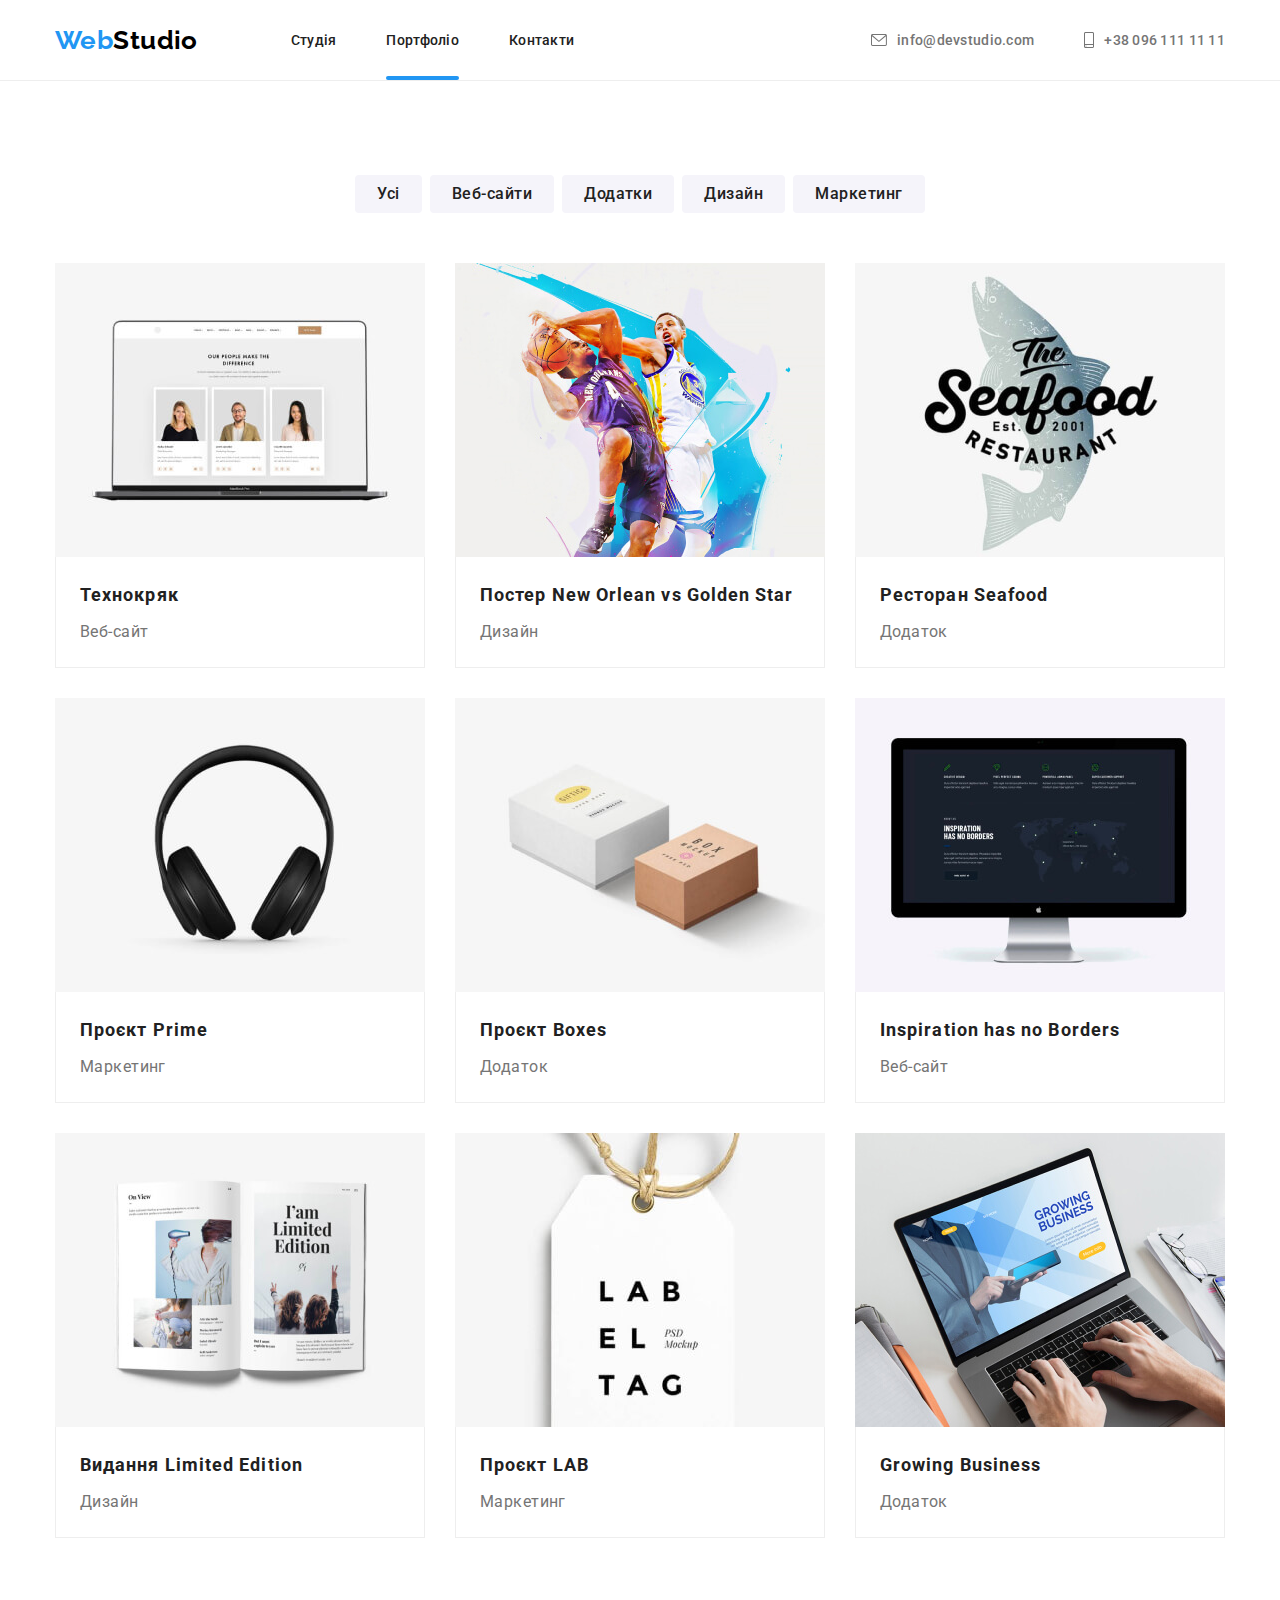
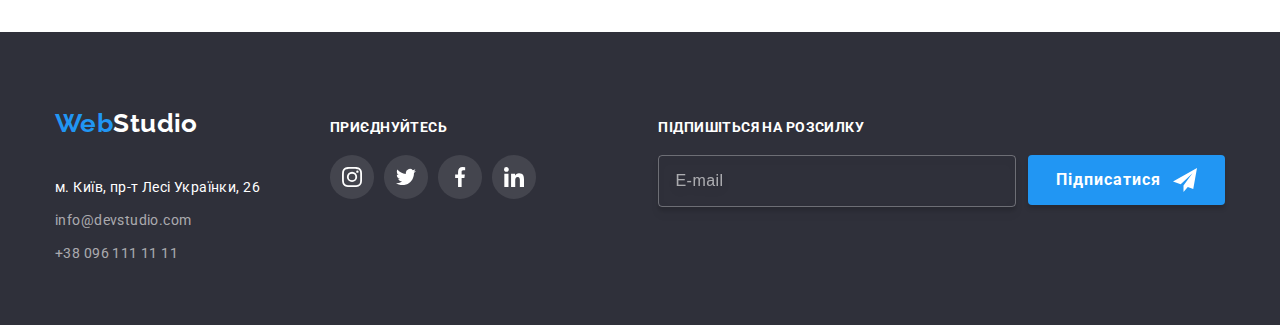
==== commit 9c649427: "Add responsive pictures for HTML pages." ====
--- a/portfolio.html
+++ b/portfolio.html
@@ -200,14 +200,41 @@
                     функціоналу та сервісів. Все це дозволить відвідувачу
                     отримати вичерпні відомості про компанію чи приватну особу.
                   </p>
-                  <img
-                    src="./images/img_1.jpg"
-                    alt="Приклад роботи веб-сайту"
-                    class="portfolio__img"
-                  />
-                </div>
-
-                <div class="portfolio__text">
+                  <picture>
+                    <source
+                      srcset="
+                        ./images/website-desk@1x.jpg 1x,
+                        ./images/website-desk@2x.jpg 2x
+                      "
+                      media="(min-width: 1200px)"
+                    />
+                    <source
+                      srcset="
+                        ./images/website-tab@1x.jpg 1x,
+                        ./images/website-tab@2x.jpg 2x
+                      "
+                      media="(min-width: 768px)"
+                    />
+                    <source
+                      srcset="
+                        ./images/website-mob@1x.jpg 1x,
+                        ./images/website-mob@2x.jpg 2x
+                      "
+                      media="(min-width: 480px)"
+                    />
+                    <img
+                      srcset="
+                        ./images/website-desk@1x.jpg 1x,
+                        ./images/website-desk@2x.jpg 2x
+                      "
+                      src="./images/website-desk@1x.jpg"
+                      alt="Приклад роботи веб-сайту"
+                      class="portfolio__img"
+                    />
+                  </picture>
+                </div>
+
+                <div class="portfolio__text portfolio__text--padding">
                   <h2 class="portfolio__name">Технокряк</h2>
                   <p class="portfolio__description">Веб-сайт</p>
                 </div>
@@ -221,12 +248,38 @@
                     функціоналу та сервісів. Все це дозволить відвідувачу
                     отримати вичерпні відомості про компанію чи приватну особу.
                   </p>
-                  <img
-                    src="./images/img_2.jpg"
-                    alt="Приклад роботи дизайну"
-                    width="370"
-                    class="portfolio__img"
-                  />
+                  <picture>
+                    <source
+                      srcset="
+                        ./images/basketball-desk@1x.jpg 1x,
+                        ./images/basketball-desk@2x.jpg 2x
+                      "
+                      media="(min-width: 1200px)"
+                    />
+                    <source
+                      srcset="
+                        ./images/basketball-tab@1x.jpg 1x,
+                        ./images/basketball-tab@2x.jpg 2x
+                      "
+                      media="(min-width: 768px)"
+                    />
+                    <source
+                      srcset="
+                        ./images/basketball-mob@1x.jpg 1x,
+                        ./images/basketball-mob@2x.jpg 2x
+                      "
+                      media="(min-width: 480px)"
+                    />
+                    <img
+                      srcset="
+                        ./images/basketball-desk@1x.jpg 1x,
+                        ./images/basketball-desk@2x.jpg 2x
+                      "
+                      src="./images/basketball-desk@1x.jpg"
+                      alt="Приклад роботи дизайну"
+                      class="portfolio__img"
+                    />
+                  </picture>
                 </div>
                 <div class="portfolio__text">
                   <h2 class="portfolio__name">
@@ -244,12 +297,38 @@
                     функціоналу та сервісів. Все це дозволить відвідувачу
                     отримати вичерпні відомості про компанію чи приватну особу.
                   </p>
-                  <img
-                    src="./images/img_3.jpg"
-                    alt="Приклад роботи додатку"
-                    width="370"
-                    class="portfolio__img"
-                  />
+                  <picture>
+                    <source
+                      srcset="
+                        ./images/seafood-desk@1x.jpg 1x,
+                        ./images/seafood-desk@2x.jpg 2x
+                      "
+                      media="(min-width: 1200px)"
+                    />
+                    <source
+                      srcset="
+                        ./images/seafood-tab@1x.jpg 1x,
+                        ./images/seafood-tab@2x.jpg 2x
+                      "
+                      media="(min-width: 768px)"
+                    />
+                    <source
+                      srcset="
+                        ./images/seafood-mob@1x.jpg 1x,
+                        ./images/seafood-mob@2x.jpg 2x
+                      "
+                      media="(min-width: 480px)"
+                    />
+                    <img
+                      srcset="
+                        ./images/seafood-desk@1x.jpg 1x,
+                        ./images/seafood-desk@2x.jpg 2x
+                      "
+                      src="./images/seafood-desk@1x.jpg"
+                      alt="Приклад роботи додатку"
+                      class="portfolio__img"
+                    />
+                  </picture>
                 </div>
                 <div class="portfolio__text">
                   <h2 class="portfolio__name">Ресторан Seafood</h2>
@@ -265,12 +344,38 @@
                     функціоналу та сервісів. Все це дозволить відвідувачу
                     отримати вичерпні відомості про компанію чи приватну особу.
                   </p>
-                  <img
-                    src="./images/img_4.jpg"
-                    alt="Приклад роботи маркетингу"
-                    width="370"
-                    class="portfolio__img"
-                  />
+                  <picture>
+                    <source
+                      srcset="
+                        ./images/headphones-desk@1x.jpg 1x,
+                        ./images/headphones-desk@2x.jpg 2x
+                      "
+                      media="(min-width: 1200px)"
+                    />
+                    <source
+                      srcset="
+                        ./images/headphones-tab@1x.jpg 1x,
+                        ./images/headphones-tab@2x.jpg 2x
+                      "
+                      media="(min-width: 768px)"
+                    />
+                    <source
+                      srcset="
+                        ./images/headphones-mob@1x.jpg 1x,
+                        ./images/headphones-mob@2x.jpg 2x
+                      "
+                      media="(min-width: 480px)"
+                    />
+                    <img
+                      srcset="
+                        ./images/headphones-desk@1x.jpg 1x,
+                        ./images/headphones-desk@2x.jpg 2x
+                      "
+                      src="./images/headphones-desk@1x.jpg"
+                      alt="Приклад роботи маркетингу"
+                      class="portfolio__img"
+                    />
+                  </picture>
                 </div>
                 <div class="portfolio__text">
                   <h2 class="portfolio__name">Проєкт Prime</h2>
@@ -286,12 +391,38 @@
                     функціоналу та сервісів. Все це дозволить відвідувачу
                     отримати вичерпні відомості про компанію чи приватну особу.
                   </p>
-                  <img
-                    src="./images/img_5.jpg"
-                    alt="Приклад роботи додатку"
-                    width="370"
-                    class="portfolio__img"
-                  />
+                  <picture>
+                    <source
+                      srcset="
+                        ./images/boxes-desk@1x.jpg 1x,
+                        ./images/boxes-desk@2x.jpg 2x
+                      "
+                      media="(min-width: 1200px)"
+                    />
+                    <source
+                      srcset="
+                        ./images/boxes-tab@1x.jpg 1x,
+                        ./images/boxes-tab@2x.jpg 2x
+                      "
+                      media="(min-width: 768px)"
+                    />
+                    <source
+                      srcset="
+                        ./images/boxes-mob@1x.jpg 1x,
+                        ./images/boxes-mob@2x.jpg 2x
+                      "
+                      media="(min-width: 480px)"
+                    />
+                    <img
+                      srcset="
+                        ./images/boxes-desk@1x.jpg 1x,
+                        ./images/boxes-desk@2x.jpg 2x
+                      "
+                      src="./images/boxes-desk@1x.jpg"
+                      alt="Приклад роботи додатку"
+                      class="portfolio__img"
+                    />
+                  </picture>
                 </div>
                 <div class="portfolio__text">
                   <h2 class="portfolio__name">Проєкт Boxes</h2>
@@ -307,12 +438,38 @@
                     функціоналу та сервісів. Все це дозволить відвідувачу
                     отримати вичерпні відомості про компанію чи приватну особу.
                   </p>
-                  <img
-                    src="./images/img_6.jpg"
-                    alt="Приклад роботи веб-сайту"
-                    width="370"
-                    class="portfolio__img"
-                  />
+                  <picture>
+                    <source
+                      srcset="
+                        ./images/development-desk@1x.jpg 1x,
+                        ./images/development-desk@2x.jpg 2x
+                      "
+                      media="(min-width: 1200px)"
+                    />
+                    <source
+                      srcset="
+                        ./images/development-tab@1x.jpg 1x,
+                        ./images/development-tab@2x.jpg 2x
+                      "
+                      media="(min-width: 768px)"
+                    />
+                    <source
+                      srcset="
+                        ./images/development-mob@1x.jpg 1x,
+                        ./images/development-mob@2x.jpg 2x
+                      "
+                      media="(min-width: 480px)"
+                    />
+                    <img
+                      srcset="
+                        ./images/development-desk@1x.jpg 1x,
+                        ./images/development-desk@2x.jpg 2x
+                      "
+                      src="./images/development-desk@1x.jpg"
+                      alt="Приклад роботи веб-сайту"
+                      class="portfolio__img"
+                    />
+                  </picture>
                 </div>
                 <div class="portfolio__text">
                   <h2 class="portfolio__name">Inspiration has no Borders</h2>
@@ -328,12 +485,38 @@
                     функціоналу та сервісів. Все це дозволить відвідувачу
                     отримати вичерпні відомості про компанію чи приватну особу.
                   </p>
-                  <img
-                    src="./images/img_7.jpg"
-                    alt="Приклад роботи дизайну"
-                    width="370"
-                    class="portfolio__img"
-                  />
+                  <picture>
+                    <source
+                      srcset="
+                        ./images/magazine-desk@1x.jpg 1x,
+                        ./images/magazine-desk@2x.jpg 2x
+                      "
+                      media="(min-width: 1200px)"
+                    />
+                    <source
+                      srcset="
+                        ./images/magazine-tab@1x.jpg 1x,
+                        ./images/magazine-tab@2x.jpg 2x
+                      "
+                      media="(min-width: 768px)"
+                    />
+                    <source
+                      srcset="
+                        ./images/magazine-mob@1x.jpg 1x,
+                        ./images/magazine-mob@2x.jpg 2x
+                      "
+                      media="(min-width: 480px)"
+                    />
+                    <img
+                      srcset="
+                        ./images/magazine-desk@1x.jpg 1x,
+                        ./images/magazine-desk@2x.jpg 2x
+                      "
+                      src="./images/magazine-desk@1x.jpg"
+                      alt="Приклад роботи дизайну"
+                      class="portfolio__img"
+                    />
+                  </picture>
                 </div>
                 <div class="portfolio__text">
                   <h2 class="portfolio__name">Видання Limited Edition</h2>
@@ -349,12 +532,38 @@
                     функціоналу та сервісів. Все це дозволить відвідувачу
                     отримати вичерпні відомості про компанію чи приватну особу.
                   </p>
-                  <img
-                    src="./images/img_8.jpg"
-                    alt="Приклад роботи маркетингу"
-                    width="370"
-                    class="portfolio__img"
-                  />
+                  <picture>
+                    <source
+                      srcset="
+                        ./images/label-desk@1x.jpg 1x,
+                        ./images/label-desk@2x.jpg 2x
+                      "
+                      media="(min-width: 1200px)"
+                    />
+                    <source
+                      srcset="
+                        ./images/label-tab@1x.jpg 1x,
+                        ./images/label-tab@2x.jpg 2x
+                      "
+                      media="(min-width: 768px)"
+                    />
+                    <source
+                      srcset="
+                        ./images/label-mob@1x.jpg 1x,
+                        ./images/label-mob@2x.jpg 2x
+                      "
+                      media="(min-width: 480px)"
+                    />
+                    <img
+                      srcset="
+                        ./images/label-desk@1x.jpg 1x,
+                        ./images/label-desk@2x.jpg 2x
+                      "
+                      src="./images/label-desk@1x.jpg"
+                      alt="Приклад роботи маркетингу"
+                      class="portfolio__img"
+                    />
+                  </picture>
                 </div>
                 <div class="portfolio__text">
                   <h2 class="portfolio__name">Проєкт LAB</h2>
@@ -370,12 +579,38 @@
                     функціоналу та сервісів. Все це дозволить відвідувачу
                     отримати вичерпні відомості про компанію чи приватну особу.
                   </p>
-                  <img
-                    src="./images/img_9.jpg"
-                    alt="Приклад роботи додатку"
-                    width="370"
-                    class="portfolio__img"
-                  />
+                  <picture>
+                    <source
+                      srcset="
+                        ./images/business-desk@1x.jpg 1x,
+                        ./images/business-desk@2x.jpg 2x
+                      "
+                      media="(min-width: 1200px)"
+                    />
+                    <source
+                      srcset="
+                        ./images/business-tab@1x.jpg 1x,
+                        ./images/business-tab@2x.jpg 2x
+                      "
+                      media="(min-width: 768px)"
+                    />
+                    <source
+                      srcset="
+                        ./images/business-mob@1x.jpg 1x,
+                        ./images/business-mob@2x.jpg 2x
+                      "
+                      media="(min-width: 480px)"
+                    />
+                    <img
+                      srcset="
+                        ./images/business-desk@1x.jpg 1x,
+                        ./images/business-desk@2x.jpg 2x
+                      "
+                      src="./images/business-desk@1x.jpg"
+                      alt="Приклад роботи додатку"
+                      class="portfolio__img"
+                    />
+                  </picture>
                 </div>
                 <div class="portfolio__text">
                   <h2 class="portfolio__name">Growing Business</h2>
--- a/css/main.min.css
+++ b/css/main.min.css
@@ -1 +1 @@
-*{margin:0;padding:0;-webkit-box-sizing:border-box;box-sizing:border-box}h1,h2,h3,h4,h5,h6,p{margin:0}ul{padding:0;list-style:none}a{text-decoration:none}img{display:block;max-width:100%;height:auto}input,textarea{outline:none}address{font-style:normal}.container{width:100%;padding:0px 15px;margin:0 auto}@media screen and (min-width: 480px){.container{width:480px}}@media screen and (min-width: 768px){.container{width:768px}}@media screen and (min-width: 1200px){.container{width:1200px}}.section{padding:60px 0px;background-color:#fff}@media screen and (min-width: 1200px){.section{padding:94px 0px}}.section--no-padding{padding-top:0}.section--gray-bg{background-color:#f5f4fa}body{font-family:"Roboto",sans-serif;font-size:14px;color:#757575;background-color:#fff;letter-spacing:.03em}.logo{display:block;font-family:"Raleway",sans-serif;font-weight:700;font-size:26px;line-height:1.1923076923;padding-top:16px;padding-bottom:16px;color:#2196f3}.logo--dark{color:#000}.logo--light{color:#fff}.header{border-bottom:1px solid #eee}.header__container{display:-webkit-box;display:-ms-flexbox;display:flex;-webkit-box-align:center;-ms-flex-align:center;align-items:center}.header__list{display:-webkit-box;display:-ms-flexbox;display:flex;margin-left:auto}.header__link{display:-webkit-box;display:-ms-flexbox;display:flex;-webkit-box-align:center;-ms-flex-align:center;align-items:center;color:#757575;-webkit-transition:color 250ms cubic-bezier(0.4, 0, 0.2, 1);transition:color 250ms cubic-bezier(0.4, 0, 0.2, 1)}.header__link:hover,.header__link:focus{color:#2196f3}.header__icon{fill:currentColor;margin-right:10px}.header__icon:hover{fill:currentColor}.navigation__list{display:-webkit-box;display:-ms-flexbox;display:flex;margin-left:88px;padding-top:0;padding-bottom:0}@media screen and (max-width: 767px){.navigation__list{display:none}}@media screen and (min-width: 1200px){.navigation__list{margin-left:93px}}.navigation__list .navigation__item+.navigation__item{margin-left:48px}@media screen and (min-width: 1200px){.navigation__list .navigation__item+.navigation__item{margin-left:50px}}.navigation__list .navigation__link{display:block;padding-top:32px;padding-bottom:32px;position:relative;font-weight:500;font-size:14px;line-height:1.1428571429;letter-spacing:.02em;-webkit-transition:color 250ms cubic-bezier(0.4, 0, 0.2, 1);transition:color 250ms cubic-bezier(0.4, 0, 0.2, 1);color:#212121}.navigation__list .navigation__link:hover,.navigation__list .navigation__link:focus{color:#2196f3}.navigation__link--active{color:#2196f3;-webkit-transition:color 250ms cubic-bezier(0.4, 0, 0.2, 1);transition:color 250ms cubic-bezier(0.4, 0, 0.2, 1)}.navigation__link--active::after{content:"";position:absolute;left:0;bottom:0;display:block;width:100%;height:4px;background-color:#2196f3;border-radius:2px;opacity:1;-webkit-transition:opacity 250ms cubic-bezier(0.4, 0, 0.2, 1);transition:opacity 250ms cubic-bezier(0.4, 0, 0.2, 1)}.navigation__link--active::after:hover::after{opacity:1}.header__list{display:-webkit-box;display:-ms-flexbox;display:flex;margin-left:auto}@media screen and (max-width: 767px){.header__list{display:none}}@media screen and (min-width: 768px)and (max-width: 1199px){.header__list{display:block}}@media screen and (min-width: 768px){.header__item:not(:last-child){margin-bottom:10px}}@media screen and (min-width: 1200px){.header__item:first-child{margin-right:50px;margin-bottom:0}}.header__link{display:-webkit-box;display:-ms-flexbox;display:flex;-webkit-box-align:center;-ms-flex-align:center;align-items:center;font-weight:500;font-size:12px;line-height:1.1666666667;letter-spacing:.02em;color:#757575}@media screen and (min-width: 1200px){.header__link{font-weight:500;font-size:14px;line-height:1.1428571429;letter-spacing:.02em;-webkit-transition:color 250ms cubic-bezier(0.4, 0, 0.2, 1);transition:color 250ms cubic-bezier(0.4, 0, 0.2, 1)}}.header__link:hover,.header__link:focus{color:#2196f3}.header__icon{margin-right:8px}@media screen and (min-width: 1200px){.header__icon{margin-right:10px}}.header__icon:hover{fill:currentColor}.mobile-menu{position:fixed;top:0;left:0;width:100vw;height:100vh;padding-top:48px;padding-bottom:48px;padding-left:40px;display:-webkit-box;display:-ms-flexbox;display:flex;-webkit-box-orient:vertical;-webkit-box-direction:normal;-ms-flex-direction:column;flex-direction:column;z-index:5;-webkit-transform:translateX(100%);transform:translateX(100%);-webkit-transition:-webkit-transform 250ms cubic-bezier(0.4, 0, 0.2, 1);transition:-webkit-transform 250ms cubic-bezier(0.4, 0, 0.2, 1);transition:transform 250ms cubic-bezier(0.4, 0, 0.2, 1);transition:transform 250ms cubic-bezier(0.4, 0, 0.2, 1), -webkit-transform 250ms cubic-bezier(0.4, 0, 0.2, 1);background-color:#fff;overflow-y:scroll}.mobile-menu.is-open{-webkit-transform:translateX(0);transform:translateX(0)}.mobile-menu__btn{position:absolute;top:10px;right:15px;display:-webkit-inline-box;display:-ms-inline-flexbox;display:inline-flex;margin:0;padding:0;border:none;background-color:rgba(0,0,0,0);cursor:pointer;-webkit-transition:fill 250ms cubic-bezier(0.4, 0, 0.2, 1);transition:fill 250ms cubic-bezier(0.4, 0, 0.2, 1)}.mobile-menu__btn:hover,.mobile-menu__btn:focus{fill:#2196f3}@media screen and (min-width: 768px){.mobile-menu__btn{display:none}}.mobile-menu-nav{margin-bottom:302px}.mobile-menu-nav__item:not(:last-child){margin-bottom:32px}.mobile-menu-nav__link{font-weight:500;font-size:40px;line-height:1.18;letter-spacing:.02em;color:#212121}.mobile-menu-nav__link:hover,.mobile-menu-nav__link:focus{color:#2196f3}.mobile-menu-nav__link--current{color:#2196f3}.mobile-menu-contacts{margin-top:auto;margin-bottom:64px}.mobile-menu-contacts__item:not(:last-child){margin-bottom:32px}.mobile-menu-contacts__phone{font-weight:500;font-size:34px;line-height:1.18;letter-spacing:.02em;color:#2196f3}.mobile-menu-contacts__email{color:#757575;font-weight:500;font-size:24px;line-height:1.17;letter-spacing:.02em}.mobile-menu-social{display:-webkit-box;display:-ms-flexbox;display:flex;-ms-flex-wrap:wrap;flex-wrap:wrap}.mobile-menu-social__item:not(:last-child){margin-right:20px}.mobile-menu-social__link{position:relative;font-weight:500;font-size:18px;line-height:1.22;letter-spacing:.02em;color:#2196f3}.mobile-menu-social__link::after{position:absolute;content:"";height:22px;width:1px;margin-left:10px}.mobile-menu-social__item:not(:last-child) .mobile-menu-social__link::after{background-color:#2196f3}.overlay{max-width:1600px;height:600px;margin-left:auto;margin-right:auto;padding:200px 0px;background-color:#c4c4c4;background-image:-webkit-gradient(linear, left top, right top, from(rgba(47, 48, 58, 0.4)), to(rgba(47, 48, 58, 0.4))),url(../images/background-img.jpg);background-image:linear-gradient(to right, rgba(47, 48, 58, 0.4), rgba(47, 48, 58, 0.4)),url(../images/background-img.jpg);background-repeat:no-repeat;background-position:center;background-size:cover}.hero__title{max-width:360px;font-weight:900;font-size:26px;line-height:1.6153846154;text-align:center;letter-spacing:.06em;text-transform:uppercase;margin:0px auto 30px;color:#fff}@media screen and (min-width: 1200px){.hero__title{max-width:696px;font-size:44px;line-height:1.3636363636}}.hero__button{padding-top:10px;padding-bottom:10px;font-family:inherit;font-weight:700;font-size:16px;line-height:1.875;letter-spacing:.06em;color:#fff;background-color:#2196f3;border-radius:4px;border-color:#2196f3;border-width:0;-webkit-box-shadow:0px 4px 4px rgba(0,0,0,.15);box-shadow:0px 4px 4px rgba(0,0,0,.15);cursor:pointer;-webkit-transition:background-color 250ms cubic-bezier(0.4, 0, 0.2, 1),border-color 250ms cubic-bezier(0.4, 0, 0.2, 1),-webkit-box-shadow 250ms cubic-bezier(0.4, 0, 0.2, 1);transition:background-color 250ms cubic-bezier(0.4, 0, 0.2, 1),border-color 250ms cubic-bezier(0.4, 0, 0.2, 1),-webkit-box-shadow 250ms cubic-bezier(0.4, 0, 0.2, 1);transition:background-color 250ms cubic-bezier(0.4, 0, 0.2, 1),box-shadow 250ms cubic-bezier(0.4, 0, 0.2, 1),border-color 250ms cubic-bezier(0.4, 0, 0.2, 1);transition:background-color 250ms cubic-bezier(0.4, 0, 0.2, 1),box-shadow 250ms cubic-bezier(0.4, 0, 0.2, 1),border-color 250ms cubic-bezier(0.4, 0, 0.2, 1),-webkit-box-shadow 250ms cubic-bezier(0.4, 0, 0.2, 1);display:block;margin:0 auto;padding-right:24px;padding-left:24px}@media screen and (min-width: 1200px){.hero__button{padding-right:32px;padding-left:32px}}.hero__button:hover,.hero__button:focus{background-color:#188ce8;border-color:#188ce8;-webkit-box-shadow:0px 4px 4px rgba(0,0,0,.15);box-shadow:0px 4px 4px rgba(0,0,0,.15)}.benefits{padding:60px 0}@media screen and (min-width: 768px){.benefits{padding:60px 0}}@media screen and (min-width: 1200px){.benefits{padding:94px 0}}.benefits__title{font-size:36px;line-height:1.1666666667;text-align:center;color:#212121}.benefits__title--hidden{position:absolute;width:1px;height:1px;margin:-1px;border:0;padding:0;white-space:nowrap;overflow:hidden}.benefits__list{display:-webkit-box;display:-ms-flexbox;display:flex;-ms-flex-wrap:wrap;flex-wrap:wrap;gap:30px}.benefits__item{-ms-flex-preferred-size:100%;flex-basis:100%}@media screen and (min-width: 768px){.benefits__item{-ms-flex-preferred-size:calc((100% - 30px)/2);flex-basis:calc((100% - 30px)/2)}}@media screen and (min-width: 1200px){.benefits__item{-ms-flex-preferred-size:calc((100% - 90px)/4);flex-basis:calc((100% - 90px)/4)}}.benefits__image{display:-webkit-box;display:-ms-flexbox;display:flex;-webkit-box-align:center;-ms-flex-align:center;align-items:center;-webkit-box-pack:center;-ms-flex-pack:center;justify-content:center;margin-bottom:30px;height:120px;background-repeat:no-repeat;background-position:center;background-color:#f5f4fa;border-radius:4px}.benefits__subtitle{margin-bottom:10px;font-weight:700;font-size:14px;line-height:1.1428571429;text-transform:uppercase;color:#212121}.benefits__text{line-height:1.7142857143}@media screen and (max-width: 1190px){.products{display:none}}.products__title{margin-bottom:50px;font-size:36px;line-height:1.1666666667;text-align:center;color:#212121}.products__list{display:-webkit-box;display:-ms-flexbox;display:flex}.products__item{-ms-flex-preferred-size:calc((100% - 60px)/3);flex-basis:calc((100% - 60px)/3)}.products__wrap{position:relative}.products__name{position:absolute;bottom:0;padding-top:27px;padding-bottom:27px;width:100%;font-weight:700;font-size:14px;line-height:1.1428571429;text-transform:uppercase;text-align:center;color:#fff;background-color:rgba(47,48,58,.8)}.products__list .products__item+.products__item{margin-left:30px}.team__title{font-size:28px;line-height:33px;text-align:center;margin-bottom:30px;color:#212121}@media screen and (min-width: 1200px){.team__title{margin-bottom:50px;font-size:36px;line-height:1.1666666667;text-align:center;color:#212121}}.team__list{display:-webkit-box;display:-ms-flexbox;display:flex;-ms-flex-wrap:wrap;flex-wrap:wrap;gap:30px}.team__item{background:#fff;-webkit-box-shadow:0px 1px 3px rgba(0,0,0,.12),0px 1px 1px rgba(0,0,0,.14),0px 2px 1px rgba(0,0,0,.2);box-shadow:0px 1px 3px rgba(0,0,0,.12),0px 1px 1px rgba(0,0,0,.14),0px 2px 1px rgba(0,0,0,.2);border-radius:0px 0px 4px 4px}@media screen and (max-width: 767px){.team__item .team__item:not(:last-child){margin-bottom:30px}}@media screen and (min-width: 768px){.team__item{-ms-flex-preferred-size:calc((100% - 30px)/2);flex-basis:calc((100% - 30px)/2)}}@media screen and (min-width: 1200px){.team__item{-ms-flex-preferred-size:calc((100% - 90px)/4);flex-basis:calc((100% - 90px)/4)}}.team__caption,.team__position{font-size:16px;line-height:1.1875;text-align:center}.team__caption{margin-top:30px;margin-bottom:10px;font-size:16px;line-height:1.1875;text-align:center;font-weight:500;color:#212121}.team__position{margin-bottom:16px;color:#757575}.team__social{margin-bottom:24px}@media screen and (min-width: 1200px){.team__social{margin-bottom:30px;margin-left:32px;margin-right:32px}}.social{display:-webkit-box;display:-ms-flexbox;display:flex;-webkit-box-align:center;-ms-flex-align:center;align-items:center;-webkit-box-pack:center;-ms-flex-pack:center;justify-content:center;-webkit-column-gap:10px;-moz-column-gap:10px;column-gap:10px}.social__item{width:44px;height:44px}.social__link{width:100%;height:100%;display:-webkit-box;display:-ms-flexbox;display:flex;-webkit-box-align:center;-ms-flex-align:center;align-items:center;-webkit-box-pack:center;-ms-flex-pack:center;justify-content:center;color:#afb1b8;border-radius:50%;fill:#afb1b8;-webkit-transition:background-color 250ms cubic-bezier(0.4, 0, 0.2, 1),fill 250ms cubic-bezier(0.4, 0, 0.2, 1);transition:background-color 250ms cubic-bezier(0.4, 0, 0.2, 1),fill 250ms cubic-bezier(0.4, 0, 0.2, 1)}.social__link:hover,.social__link:focus{background-color:#2196f3;fill:#fff}.social__link--bg-white{fill:#fff;background-color:rgba(255,255,255,.1);-webkit-transition:background-color 250ms cubic-bezier(0.4, 0, 0.2, 1);transition:background-color 250ms cubic-bezier(0.4, 0, 0.2, 1)}.clients__title{font-size:28px;line-height:33px;text-align:center;margin-bottom:30px;color:#212121}@media screen and (min-width: 1200px){.clients__title{margin-bottom:50px;font-size:36px;line-height:1.1666666667;text-align:center;color:#212121}}.clients__list{display:-webkit-box;display:-ms-flexbox;display:flex;-ms-flex-wrap:wrap;flex-wrap:wrap;gap:30px}.clients__item{-ms-flex-preferred-size:calc((100% - 30px)/2);flex-basis:calc((100% - 30px)/2)}@media screen and (min-width: 768px){.clients__item{-ms-flex-preferred-size:calc((100% - 60px)/3);flex-basis:calc((100% - 60px)/3)}}@media screen and (min-width: 1200px){.clients__item{-ms-flex-preferred-size:calc((100% - 150px)/6);flex-basis:calc((100% - 150px)/6)}}.clients__link{display:-webkit-box;display:-ms-flexbox;display:flex;-webkit-box-align:center;-ms-flex-align:center;align-items:center;-webkit-box-pack:center;-ms-flex-pack:center;justify-content:center;height:92px;color:#afb1b8;border:1px solid #afb1b8;border-radius:4px;-webkit-transition:color 250ms cubic-bezier(0.4, 0, 0.2, 1),border 250ms cubic-bezier(0.4, 0, 0.2, 1);transition:color 250ms cubic-bezier(0.4, 0, 0.2, 1),border 250ms cubic-bezier(0.4, 0, 0.2, 1)}.clients__link:hover,.clients__link:focus{border-color:#2196f3;color:#2196f3}.clients__icon{fill:currentColor}.clients__icon:hover,.clients__icon:focus{fill:currentColor}.footer{padding-top:60px;padding-bottom:60px;background-color:#2f303a}.footer__container{display:-webkit-box;display:-ms-flexbox;display:flex;-webkit-box-orient:vertical;-webkit-box-direction:normal;-ms-flex-direction:column;flex-direction:column}@media screen and (min-width: 1200px){.footer__container{-webkit-box-orient:horizontal;-webkit-box-direction:normal;-ms-flex-direction:row;flex-direction:row;-webkit-box-align:baseline;-ms-flex-align:baseline;align-items:baseline}}.footer__boxes{margin-bottom:60px}@media screen and (min-width: 768px)and (max-width: 1199px){.footer__boxes{display:-webkit-box;display:-ms-flexbox;display:flex;-ms-flex-pack:distribute;justify-content:space-around;-webkit-box-align:baseline;-ms-flex-align:baseline;align-items:baseline}}@media screen and (min-width: 1200px){.footer__boxes{display:-webkit-box;display:-ms-flexbox;display:flex;-webkit-box-align:baseline;-ms-flex-align:baseline;align-items:baseline;margin-bottom:0}}.footer__address{margin-right:70px}@media screen and (max-width: 767px){.footer__address{margin-bottom:60px;margin-right:0}}@media screen and (max-width: 1199px){.footer__address{text-align:center}}.footer__logo{display:inline-block;margin-bottom:20px}.footer__item:not(:last-child){margin-bottom:9px}.footer__link{font-style:normal;line-height:1.7142857143;color:rgba(255,255,255,.6);-webkit-transition:color 250ms cubic-bezier(0.4, 0, 0.2, 1);transition:color 250ms cubic-bezier(0.4, 0, 0.2, 1)}.footer__link:hover,.footer__link:focus{color:#2196f3}.footer__link--light{color:#fff}.footer__title{text-align:center;margin-bottom:20px;font-weight:700;font-size:14px;line-height:1.1428571429;text-transform:uppercase;color:#fff}@media screen and (min-width: 1200px){.footer__title{text-align:left}}@media screen and (min-width: 1200px){.footer__form{margin-left:auto}}.subscription-form{-webkit-box-pack:center;-ms-flex-pack:center;justify-content:center}.subscription-form__label{display:block;text-align:center;margin-bottom:20px;font-weight:700;font-size:14px;line-height:1.1428571429;text-transform:uppercase;color:#fff}@media screen and (min-width: 1200px){.subscription-form__label{text-align:left}}.subscription-form__field{display:block}@media screen and (min-width: 1200px){.subscription-form__field{display:-webkit-box;display:-ms-flexbox;display:flex}}.subscription-form__field .subscription-form__input{display:-webkit-box;display:-ms-flexbox;display:flex;margin-left:auto;margin-right:auto;max-width:450px;width:100%;margin-bottom:20px;padding:15px 16px;border:1px solid rgba(255,255,255,.3);-webkit-filter:drop-shadow(0px 4px 4px rgba(0, 0, 0, 0.15));filter:drop-shadow(0px 4px 4px rgba(0, 0, 0, 0.15));border-radius:4px;background:none;font-size:16px;line-height:1.25;letter-spacing:.03em;color:#fff;-webkit-box-shadow:0px 4px 4px rgba(0,0,0,.15);box-shadow:0px 4px 4px rgba(0,0,0,.15);outline:none}@media screen and (min-width: 1200px){.subscription-form__field .subscription-form__input{width:358px;margin-right:12px}}.subscription-form__field .subscription-form__input:focus,.subscription-form__field .subscription-form__input:hover{border:1px solid #2196f3}.subscription-form__field .subscription-form__input::-webkit-input-placeholder{font-size:16px;line-height:1.25;color:rgba(255,255,255,.6)}.subscription-form__field .subscription-form__input::-moz-placeholder{font-size:16px;line-height:1.25;color:rgba(255,255,255,.6)}.subscription-form__field .subscription-form__input:-ms-input-placeholder{font-size:16px;line-height:1.25;color:rgba(255,255,255,.6)}.subscription-form__field .subscription-form__input::-ms-input-placeholder{font-size:16px;line-height:1.25;color:rgba(255,255,255,.6)}.subscription-form__field .subscription-form__input::placeholder{font-size:16px;line-height:1.25;color:rgba(255,255,255,.6)}.subscription-form__btn{display:block;display:-webkit-box;display:-ms-flexbox;display:flex;-webkit-box-align:center;-ms-flex-align:center;align-items:center;padding-top:10px;padding-bottom:10px;font-family:inherit;font-weight:700;font-size:16px;line-height:1.875;letter-spacing:.06em;color:#fff;background-color:#2196f3;border-radius:4px;border-color:#2196f3;border-width:0;-webkit-box-shadow:0px 4px 4px rgba(0,0,0,.15);box-shadow:0px 4px 4px rgba(0,0,0,.15);cursor:pointer;-webkit-transition:background-color 250ms cubic-bezier(0.4, 0, 0.2, 1),border-color 250ms cubic-bezier(0.4, 0, 0.2, 1),-webkit-box-shadow 250ms cubic-bezier(0.4, 0, 0.2, 1);transition:background-color 250ms cubic-bezier(0.4, 0, 0.2, 1),border-color 250ms cubic-bezier(0.4, 0, 0.2, 1),-webkit-box-shadow 250ms cubic-bezier(0.4, 0, 0.2, 1);transition:background-color 250ms cubic-bezier(0.4, 0, 0.2, 1),box-shadow 250ms cubic-bezier(0.4, 0, 0.2, 1),border-color 250ms cubic-bezier(0.4, 0, 0.2, 1);transition:background-color 250ms cubic-bezier(0.4, 0, 0.2, 1),box-shadow 250ms cubic-bezier(0.4, 0, 0.2, 1),border-color 250ms cubic-bezier(0.4, 0, 0.2, 1),-webkit-box-shadow 250ms cubic-bezier(0.4, 0, 0.2, 1);padding-left:28px;padding-right:28px;height:50px}@media screen and (max-width: 1199px){.subscription-form__btn{margin-left:auto;margin-right:auto}}.subscription-form__btn:hover,.subscription-form__btn:focus{background-color:#188ce8;border-color:#188ce8;-webkit-box-shadow:0px 4px 4px rgba(0,0,0,.15);box-shadow:0px 4px 4px rgba(0,0,0,.15)}.subscription-form__icon{fill:currentColor;margin-left:12px}.button-set{display:-webkit-box;display:-ms-flexbox;display:flex;margin-bottom:50px}@media screen and (min-width: 768px){.button-set{-webkit-box-pack:center;-ms-flex-pack:center;justify-content:center;margin:0px auto 50px}}.button-set__button{font-family:inherit;display:-webkit-box;display:-ms-flexbox;display:flex;padding:6px 22px;font-weight:500;font-size:16px;line-height:1.625;letter-spacing:.03em;color:#212121;background-color:#f5f4fa;border-radius:4px;border-color:#f5f4fa;border-width:0;cursor:pointer;-webkit-transition:background-color 250ms cubic-bezier(0.4, 0, 0.2, 1),color 250ms cubic-bezier(0.4, 0, 0.2, 1),border-color 250ms cubic-bezier(0.4, 0, 0.2, 1),-webkit-box-shadow 250ms cubic-bezier(0.4, 0, 0.2, 1);transition:background-color 250ms cubic-bezier(0.4, 0, 0.2, 1),color 250ms cubic-bezier(0.4, 0, 0.2, 1),border-color 250ms cubic-bezier(0.4, 0, 0.2, 1),-webkit-box-shadow 250ms cubic-bezier(0.4, 0, 0.2, 1);transition:background-color 250ms cubic-bezier(0.4, 0, 0.2, 1),color 250ms cubic-bezier(0.4, 0, 0.2, 1),box-shadow 250ms cubic-bezier(0.4, 0, 0.2, 1),border-color 250ms cubic-bezier(0.4, 0, 0.2, 1);transition:background-color 250ms cubic-bezier(0.4, 0, 0.2, 1),color 250ms cubic-bezier(0.4, 0, 0.2, 1),box-shadow 250ms cubic-bezier(0.4, 0, 0.2, 1),border-color 250ms cubic-bezier(0.4, 0, 0.2, 1),-webkit-box-shadow 250ms cubic-bezier(0.4, 0, 0.2, 1)}.button-set__button:hover,.button-set__button:focus{color:#fff;background-color:#2196f3;border-color:#2196f3;-webkit-box-shadow:0px 3px 1px rgba(0,0,0,.1),0px 1px 2px rgba(0,0,0,.08),0px 2px 2px rgba(0,0,0,.12);box-shadow:0px 3px 1px rgba(0,0,0,.1),0px 1px 2px rgba(0,0,0,.08),0px 2px 2px rgba(0,0,0,.12)}.portfolio__title{margin-bottom:50px;font-size:36px;line-height:1.1666666667;text-align:center;color:#212121}.portfolio__title--hidden{position:absolute;width:1px;height:1px;margin:-1px;border:0;padding:0;white-space:nowrap;overflow:hidden}.portfolio__button-set{display:-webkit-box;display:-ms-flexbox;display:flex;-webkit-box-align:baseline;-ms-flex-align:baseline;align-items:baseline;-ms-flex-wrap:wrap;flex-wrap:wrap;max-width:326px;gap:8px}@media screen and (min-width: 768px){.portfolio__button-set{max-width:575px}}.portfolio__list{display:-webkit-box;display:-ms-flexbox;display:flex;-ms-flex-wrap:wrap;flex-wrap:wrap;gap:30px}.portfolio__item{border-bottom:1px;border-color:.portfolio__item PrimaryBorderColor;-webkit-transition:-webkit-box-shadow 250ms cubic-bezier(0.4, 0, 0.2, 1);transition:-webkit-box-shadow 250ms cubic-bezier(0.4, 0, 0.2, 1);transition:box-shadow 250ms cubic-bezier(0.4, 0, 0.2, 1);transition:box-shadow 250ms cubic-bezier(0.4, 0, 0.2, 1), -webkit-box-shadow 250ms cubic-bezier(0.4, 0, 0.2, 1)}@media screen and (min-width: 768px){.portfolio__item{-ms-flex-preferred-size:calc((100% - 30px)/2);flex-basis:calc((100% - 30px)/2)}}@media screen and (min-width: 1200px){.portfolio__item{-ms-flex-preferred-size:calc((100% - 60px)/3);flex-basis:calc((100% - 60px)/3)}}.portfolio__item:hover,.portfolio__item:focus{-webkit-box-shadow:0px 1px 1px rgba(0,0,0,.12),0px 4px 4px rgba(0,0,0,.06),1px 4px 6px rgba(0,0,0,.16);box-shadow:0px 1px 1px rgba(0,0,0,.12),0px 4px 4px rgba(0,0,0,.06),1px 4px 6px rgba(0,0,0,.16)}.portfolio__link{display:block}.portfolio__thumb{position:relative;overflow:hidden}.portfolio__paragraph{position:absolute;width:100%;height:100%;left:0;top:0;padding:63px 24px;font-size:18px;line-height:1.5555555556;color:#fff;background:rgba(33,150,243,.9);-webkit-transform:translateY(100%);transform:translateY(100%);-webkit-transition:-webkit-transform 250ms cubic-bezier(0.4, 0, 0.2, 1);transition:-webkit-transform 250ms cubic-bezier(0.4, 0, 0.2, 1);transition:transform 250ms cubic-bezier(0.4, 0, 0.2, 1);transition:transform 250ms cubic-bezier(0.4, 0, 0.2, 1), -webkit-transform 250ms cubic-bezier(0.4, 0, 0.2, 1)}.portfolio__link:hover .portfolio__paragraph{opacity:1;-webkit-transform:translateY(0);transform:translateY(0)}.portfolio__img{display:block}.portfolio__text{padding:20px 24px;border-right:1px solid #eee;border-bottom:1px solid #eee;border-left:1px solid #eee}.portfolio__name{margin-bottom:4px;font-size:18px;line-height:2;letter-spacing:.06em;color:#212121}.portfolio__description{font-size:16px;line-height:1.875;color:#757575}.backdrop{position:fixed;top:0;left:0;width:100%;min-height:100%;background-color:rgba(0,0,0,.2);opacity:1;-webkit-transition:opacity 250ms cubic-bezier(0.4, 0, 0.2, 1);transition:opacity 250ms cubic-bezier(0.4, 0, 0.2, 1)}.backdrop.is-hidden .modal{-webkit-transform:translate(-50%, -50%) scale(0.9);transform:translate(-50%, -50%) scale(0.9)}.is-hidden{opacity:0;pointer-events:none}.modal{position:absolute;top:50%;left:50%;max-width:450px;width:100%;padding:40px;background-color:#fff;border-radius:4px;-webkit-box-shadow:0px 1px 3px rgba(0,0,0,.12),0px 1px 1px rgba(0,0,0,.14),0px 2px 1px rgba(0,0,0,.2);box-shadow:0px 1px 3px rgba(0,0,0,.12),0px 1px 1px rgba(0,0,0,.14),0px 2px 1px rgba(0,0,0,.2);-webkit-transform:translate(-50%, -50%) scale(1);transform:translate(-50%, -50%) scale(1);-webkit-transition:-webkit-transform 250ms cubic-bezier(0.4, 0, 0.2, 1);transition:-webkit-transform 250ms cubic-bezier(0.4, 0, 0.2, 1);transition:transform 250ms cubic-bezier(0.4, 0, 0.2, 1);transition:transform 250ms cubic-bezier(0.4, 0, 0.2, 1), -webkit-transform 250ms cubic-bezier(0.4, 0, 0.2, 1)}@media screen and (min-width: 1200px){.modal{max-width:528px}}.form__btn-close{position:absolute;top:8px;right:8px;width:30px;height:30px;display:-webkit-box;display:-ms-flexbox;display:flex;-webkit-box-align:center;-ms-flex-align:center;align-items:center;-webkit-box-pack:center;-ms-flex-pack:center;justify-content:center;fill:#000;background-color:#fff;border-radius:50%;border:1px solid rgba(0,0,0,.1);cursor:pointer;-webkit-transition:fill 250ms cubic-bezier(0.4, 0, 0.2, 1);transition:fill 250ms cubic-bezier(0.4, 0, 0.2, 1)}.form__btn-close:hover,.form__btn-close:focus{fill:#2196f3}.form__title{margin-bottom:12px;font-weight:700;font-size:20px;line-height:1.5;text-align:center;color:#212121}@media screen and (min-width: 1200px){.form__title{line-height:1.15}}.form-container{margin-bottom:20px}.form__field{display:-webkit-box;display:-ms-flexbox;display:flex;-webkit-box-orient:vertical;-webkit-box-direction:normal;-ms-flex-direction:column;flex-direction:column;position:relative}.form__field:not(:last-child){margin-bottom:10px}.form__field:focus-within{fill:#2196f3}.form__field label{margin-bottom:4px;font-size:12px;line-height:1.1666666667;letter-spacing:.01em;color:#757575}.form__field .form__input{padding:11px 42px;border:1px solid rgba(33,33,33,.2);border-radius:4px}.form__field .form__input:focus-within,.form__field .form__input:hover{border:1px solid #2196f3;outline:none}.form__field .form__icon{position:absolute;display:inline-block;top:50%;left:12px}.form__text{padding:12px 16px;resize:none;height:120px;border:1px solid rgba(33,33,33,.2);border-radius:4px}.form__text:focus-within,.form__text:hover{border:1px solid #2196f3;outline:none}.form__text::-webkit-input-placeholder{font-size:12px;line-height:1.1666666667;letter-spacing:.01em;color:rgba(117,117,117,.5)}.form__text::-moz-placeholder{font-size:12px;line-height:1.1666666667;letter-spacing:.01em;color:rgba(117,117,117,.5)}.form__text:-ms-input-placeholder{font-size:12px;line-height:1.1666666667;letter-spacing:.01em;color:rgba(117,117,117,.5)}.form__text::-ms-input-placeholder{font-size:12px;line-height:1.1666666667;letter-spacing:.01em;color:rgba(117,117,117,.5)}.form__text::placeholder{font-size:12px;line-height:1.1666666667;letter-spacing:.01em;color:rgba(117,117,117,.5)}.form__checkbox{display:-webkit-box;display:-ms-flexbox;display:flex;-webkit-box-pack:center;-ms-flex-pack:center;justify-content:center;margin-bottom:30px}.form__checkbox-input{-webkit-appearance:none;-moz-appearance:none;appearance:none;outline:none}.form__icon-checkbox{display:inline-block;margin-right:9px;width:16px;height:15px;border:2px solid #212121;border-radius:2px;cursor:pointer;-webkit-transition:border-color 250ms cubic-bezier(0.4, 0, 0.2, 1),background-image 250ms cubic-bezier(0.4, 0, 0.2, 1),background-color 250ms cubic-bezier(0.4, 0, 0.2, 1);transition:border-color 250ms cubic-bezier(0.4, 0, 0.2, 1),background-image 250ms cubic-bezier(0.4, 0, 0.2, 1),background-color 250ms cubic-bezier(0.4, 0, 0.2, 1)}.form__checkbox-input:checked+.form__icon-checkbox{background-color:#2196f3;background-image:url(../images/icon-checked.svg);background-size:contain;background-repeat:no-repeat;background-origin:border-box;background-position:center;border-color:#2196f3}.form__policy{display:-webkit-box;display:-ms-flexbox;display:flex;-webkit-box-align:center;-ms-flex-align:center;align-items:center}.form__checkbox-policy{font-size:12px;line-height:1.1666666667;color:#757575}@media screen and (min-width: 1200px){.form__checkbox-policy{line-height:1.7142857143}}.form__policy-link{color:#2196f3;text-decoration:underline}.form__form-btn{padding-top:10px;padding-bottom:10px;font-family:inherit;font-weight:700;font-size:16px;line-height:1.875;letter-spacing:.06em;color:#fff;background-color:#2196f3;border-radius:4px;border-color:#2196f3;border-width:0;-webkit-box-shadow:0px 4px 4px rgba(0,0,0,.15);box-shadow:0px 4px 4px rgba(0,0,0,.15);cursor:pointer;-webkit-transition:background-color 250ms cubic-bezier(0.4, 0, 0.2, 1),border-color 250ms cubic-bezier(0.4, 0, 0.2, 1),-webkit-box-shadow 250ms cubic-bezier(0.4, 0, 0.2, 1);transition:background-color 250ms cubic-bezier(0.4, 0, 0.2, 1),border-color 250ms cubic-bezier(0.4, 0, 0.2, 1),-webkit-box-shadow 250ms cubic-bezier(0.4, 0, 0.2, 1);transition:background-color 250ms cubic-bezier(0.4, 0, 0.2, 1),box-shadow 250ms cubic-bezier(0.4, 0, 0.2, 1),border-color 250ms cubic-bezier(0.4, 0, 0.2, 1);transition:background-color 250ms cubic-bezier(0.4, 0, 0.2, 1),box-shadow 250ms cubic-bezier(0.4, 0, 0.2, 1),border-color 250ms cubic-bezier(0.4, 0, 0.2, 1),-webkit-box-shadow 250ms cubic-bezier(0.4, 0, 0.2, 1);display:block;padding-left:52px;padding-right:52px;margin:0 auto;height:50px}.form__form-btn:hover,.form__form-btn:focus{background-color:#188ce8;border-color:#188ce8;-webkit-box-shadow:0px 4px 4px rgba(0,0,0,.15);box-shadow:0px 4px 4px rgba(0,0,0,.15)}/*# sourceMappingURL=main.min.css.map */+*{margin:0;padding:0;-webkit-box-sizing:border-box;box-sizing:border-box}h1,h2,h3,h4,h5,h6,p{margin:0}ul{padding:0;list-style:none}a{text-decoration:none}img{display:block;max-width:100%;height:auto}input,textarea{outline:none}address{font-style:normal}.container{width:100%;padding:0px 15px;margin:0 auto}@media screen and (min-width: 480px){.container{width:480px}}@media screen and (min-width: 768px){.container{width:768px}}@media screen and (min-width: 1200px){.container{width:1200px}}.section{padding:60px 0px;background-color:#fff}@media screen and (min-width: 1200px){.section{padding:94px 0px}}.section--no-padding{padding-top:0}.section--gray-bg{background-color:#f5f4fa}body{font-family:"Roboto",sans-serif;font-size:14px;color:#757575;background-color:#fff;letter-spacing:.03em}.logo{display:block;font-family:"Raleway",sans-serif;font-weight:700;font-size:26px;line-height:1.1923076923;padding-top:16px;padding-bottom:16px;color:#2196f3}.logo--dark{color:#000}.logo--light{color:#fff}.header{border-bottom:1px solid #eee}.header__container{display:-webkit-box;display:-ms-flexbox;display:flex;-webkit-box-align:center;-ms-flex-align:center;align-items:center}.header__list{display:-webkit-box;display:-ms-flexbox;display:flex;margin-left:auto}.header__link{display:-webkit-box;display:-ms-flexbox;display:flex;-webkit-box-align:center;-ms-flex-align:center;align-items:center;color:#757575;-webkit-transition:color 250ms cubic-bezier(0.4, 0, 0.2, 1);transition:color 250ms cubic-bezier(0.4, 0, 0.2, 1)}.header__link:hover,.header__link:focus{color:#2196f3}.header__icon{fill:currentColor;margin-right:10px}.header__icon:hover{fill:currentColor}.navigation__list{display:-webkit-box;display:-ms-flexbox;display:flex;margin-left:88px;padding-top:0;padding-bottom:0}@media screen and (max-width: 767px){.navigation__list{display:none}}@media screen and (min-width: 1200px){.navigation__list{margin-left:93px}}.navigation__list .navigation__item+.navigation__item{margin-left:48px}@media screen and (min-width: 1200px){.navigation__list .navigation__item+.navigation__item{margin-left:50px}}.navigation__list .navigation__link{display:block;padding-top:32px;padding-bottom:32px;position:relative;font-weight:500;font-size:14px;line-height:1.1428571429;letter-spacing:.02em;-webkit-transition:color 250ms cubic-bezier(0.4, 0, 0.2, 1);transition:color 250ms cubic-bezier(0.4, 0, 0.2, 1);color:#212121}.navigation__list .navigation__link:hover,.navigation__list .navigation__link:focus{color:#2196f3}.navigation__link--active{color:#2196f3;-webkit-transition:color 250ms cubic-bezier(0.4, 0, 0.2, 1);transition:color 250ms cubic-bezier(0.4, 0, 0.2, 1)}.navigation__link--active::after{content:"";position:absolute;left:0;bottom:0;display:block;width:100%;height:4px;background-color:#2196f3;border-radius:2px;opacity:1;-webkit-transition:opacity 250ms cubic-bezier(0.4, 0, 0.2, 1);transition:opacity 250ms cubic-bezier(0.4, 0, 0.2, 1)}.navigation__link--active::after:hover::after{opacity:1}.header__list{display:-webkit-box;display:-ms-flexbox;display:flex;margin-left:auto}@media screen and (max-width: 767px){.header__list{display:none}}@media screen and (min-width: 768px)and (max-width: 1199px){.header__list{display:block}}@media screen and (min-width: 768px){.header__item:not(:last-child){margin-bottom:10px}}@media screen and (min-width: 1200px){.header__item:first-child{margin-right:50px;margin-bottom:0}}.header__link{display:-webkit-box;display:-ms-flexbox;display:flex;-webkit-box-align:center;-ms-flex-align:center;align-items:center;font-weight:500;font-size:12px;line-height:1.1666666667;letter-spacing:.02em;color:#757575}@media screen and (min-width: 1200px){.header__link{font-weight:500;font-size:14px;line-height:1.1428571429;letter-spacing:.02em;-webkit-transition:color 250ms cubic-bezier(0.4, 0, 0.2, 1);transition:color 250ms cubic-bezier(0.4, 0, 0.2, 1)}}.header__link:hover,.header__link:focus{color:#2196f3}.header__icon{margin-right:8px}@media screen and (min-width: 1200px){.header__icon{margin-right:10px}}.header__icon:hover{fill:currentColor}.mobile-menu{position:fixed;top:0;left:0;width:100vw;height:100vh;padding-top:48px;padding-bottom:48px;padding-left:40px;display:-webkit-box;display:-ms-flexbox;display:flex;-webkit-box-orient:vertical;-webkit-box-direction:normal;-ms-flex-direction:column;flex-direction:column;z-index:5;-webkit-transform:translateX(100%);transform:translateX(100%);-webkit-transition:-webkit-transform 250ms cubic-bezier(0.4, 0, 0.2, 1);transition:-webkit-transform 250ms cubic-bezier(0.4, 0, 0.2, 1);transition:transform 250ms cubic-bezier(0.4, 0, 0.2, 1);transition:transform 250ms cubic-bezier(0.4, 0, 0.2, 1), -webkit-transform 250ms cubic-bezier(0.4, 0, 0.2, 1);background-color:#fff;overflow-y:scroll}.mobile-menu.is-open{-webkit-transform:translateX(0);transform:translateX(0)}.mobile-menu__btn{position:absolute;top:10px;right:15px;display:-webkit-inline-box;display:-ms-inline-flexbox;display:inline-flex;margin:0;padding:0;border:none;background-color:rgba(0,0,0,0);cursor:pointer;-webkit-transition:fill 250ms cubic-bezier(0.4, 0, 0.2, 1);transition:fill 250ms cubic-bezier(0.4, 0, 0.2, 1)}.mobile-menu__btn:hover,.mobile-menu__btn:focus{fill:#2196f3}@media screen and (min-width: 768px){.mobile-menu__btn{display:none}}.mobile-menu-nav{margin-bottom:302px}.mobile-menu-nav__item:not(:last-child){margin-bottom:32px}.mobile-menu-nav__link{font-weight:500;font-size:40px;line-height:1.18;letter-spacing:.02em;color:#212121}.mobile-menu-nav__link:hover,.mobile-menu-nav__link:focus{color:#2196f3}.mobile-menu-nav__link--current{color:#2196f3}.mobile-menu-contacts{margin-top:auto;margin-bottom:64px}.mobile-menu-contacts__item:not(:last-child){margin-bottom:32px}.mobile-menu-contacts__phone{font-weight:500;font-size:34px;line-height:1.18;letter-spacing:.02em;color:#2196f3}.mobile-menu-contacts__email{color:#757575;font-weight:500;font-size:24px;line-height:1.17;letter-spacing:.02em}.mobile-menu-social{display:-webkit-box;display:-ms-flexbox;display:flex;-ms-flex-wrap:wrap;flex-wrap:wrap}.mobile-menu-social__item:not(:last-child){margin-right:20px}.mobile-menu-social__link{position:relative;font-weight:500;font-size:18px;line-height:1.22;letter-spacing:.02em;color:#2196f3}.mobile-menu-social__link::after{position:absolute;content:"";height:22px;width:1px;margin-left:10px}.mobile-menu-social__item:not(:last-child) .mobile-menu-social__link::after{background-color:#2196f3}.overlay{max-width:1600px;height:600px;margin-left:auto;margin-right:auto;padding:200px 0px;background-color:#c4c4c4;background-image:-webkit-gradient(linear, left top, right top, from(rgba(47, 48, 58, 0.4)), to(rgba(47, 48, 58, 0.4))),url(../images/hero-mob@1x.jpg);background-image:linear-gradient(to right, rgba(47, 48, 58, 0.4), rgba(47, 48, 58, 0.4)),url(../images/hero-mob@1x.jpg);background-repeat:no-repeat;background-position:center;background-size:cover}@media(min-device-pixel-ratio: 2),(-webkit-min-device-pixel-ratio: 2),(min-resolution: 192dpi),(min-resolution: 2dppx){.overlay{background-image:-webkit-gradient(linear, left top, right top, from(rgba(47, 48, 58, 0.4)), to(rgba(47, 48, 58, 0.4))),url(../images/hero-mob@2x.jpg);background-image:linear-gradient(to right, rgba(47, 48, 58, 0.4), rgba(47, 48, 58, 0.4)),url(../images/hero-mob@2x.jpg)}}@media screen and (min-width: 768px){.overlay{background-image:-webkit-gradient(linear, left top, right top, from(rgba(47, 48, 58, 0.4)), to(rgba(47, 48, 58, 0.4))),url(../images/hero-tab@1x.jpg);background-image:linear-gradient(to right, rgba(47, 48, 58, 0.4), rgba(47, 48, 58, 0.4)),url(../images/hero-tab@1x.jpg)}}@media screen and (min-width: 768px)and (min-device-pixel-ratio: 2),screen and (min-width: 768px)and (-webkit-min-device-pixel-ratio: 2),screen and (min-width: 768px)and (min-resolution: 192dpi),screen and (min-width: 768px)and (min-resolution: 2dppx){.overlay{background-image:-webkit-gradient(linear, left top, right top, from(rgba(47, 48, 58, 0.4)), to(rgba(47, 48, 58, 0.4))),url(../images/hero-tab@2x.jpg);background-image:linear-gradient(to right, rgba(47, 48, 58, 0.4), rgba(47, 48, 58, 0.4)),url(../images/hero-tab@2x.jpg)}}@media screen and (min-width: 1200px){.overlay{background-image:-webkit-gradient(linear, left top, right top, from(rgba(47, 48, 58, 0.4)), to(rgba(47, 48, 58, 0.4))),url(../images/hero-desc@1x.jpg);background-image:linear-gradient(to right, rgba(47, 48, 58, 0.4), rgba(47, 48, 58, 0.4)),url(../images/hero-desc@1x.jpg)}}@media screen and (min-width: 1200px)and (min-device-pixel-ratio: 2),screen and (min-width: 1200px)and (-webkit-min-device-pixel-ratio: 2),screen and (min-width: 1200px)and (min-resolution: 192dpi),screen and (min-width: 1200px)and (min-resolution: 2dppx){.overlay{background-image:-webkit-gradient(linear, left top, right top, from(rgba(47, 48, 58, 0.4)), to(rgba(47, 48, 58, 0.4))),url(../images/hero-desc@2x.jpg);background-image:linear-gradient(to right, rgba(47, 48, 58, 0.4), rgba(47, 48, 58, 0.4)),url(../images/hero-desc@2x.jpg)}}.hero__title{max-width:360px;font-weight:900;font-size:26px;line-height:1.6153846154;text-align:center;letter-spacing:.06em;text-transform:uppercase;margin:0px auto 30px;color:#fff}@media screen and (min-width: 1200px){.hero__title{max-width:696px;font-size:44px;line-height:1.3636363636}}.hero__button{padding-top:10px;padding-bottom:10px;font-family:inherit;font-weight:700;font-size:16px;line-height:1.875;letter-spacing:.06em;color:#fff;background-color:#2196f3;border-radius:4px;border-color:#2196f3;border-width:0;-webkit-box-shadow:0px 4px 4px rgba(0,0,0,.15);box-shadow:0px 4px 4px rgba(0,0,0,.15);cursor:pointer;-webkit-transition:background-color 250ms cubic-bezier(0.4, 0, 0.2, 1),border-color 250ms cubic-bezier(0.4, 0, 0.2, 1),-webkit-box-shadow 250ms cubic-bezier(0.4, 0, 0.2, 1);transition:background-color 250ms cubic-bezier(0.4, 0, 0.2, 1),border-color 250ms cubic-bezier(0.4, 0, 0.2, 1),-webkit-box-shadow 250ms cubic-bezier(0.4, 0, 0.2, 1);transition:background-color 250ms cubic-bezier(0.4, 0, 0.2, 1),box-shadow 250ms cubic-bezier(0.4, 0, 0.2, 1),border-color 250ms cubic-bezier(0.4, 0, 0.2, 1);transition:background-color 250ms cubic-bezier(0.4, 0, 0.2, 1),box-shadow 250ms cubic-bezier(0.4, 0, 0.2, 1),border-color 250ms cubic-bezier(0.4, 0, 0.2, 1),-webkit-box-shadow 250ms cubic-bezier(0.4, 0, 0.2, 1);display:block;margin:0 auto;padding-right:24px;padding-left:24px}@media screen and (min-width: 1200px){.hero__button{padding-right:32px;padding-left:32px}}.hero__button:hover,.hero__button:focus{background-color:#188ce8;border-color:#188ce8;-webkit-box-shadow:0px 4px 4px rgba(0,0,0,.15);box-shadow:0px 4px 4px rgba(0,0,0,.15)}.benefits{padding:60px 0}@media screen and (min-width: 768px){.benefits{padding:60px 0}}@media screen and (min-width: 1200px){.benefits{padding:94px 0}}.benefits__title{font-size:36px;line-height:1.1666666667;text-align:center;color:#212121}.benefits__title--hidden{position:absolute;width:1px;height:1px;margin:-1px;border:0;padding:0;white-space:nowrap;overflow:hidden}.benefits__list{display:-webkit-box;display:-ms-flexbox;display:flex;-ms-flex-wrap:wrap;flex-wrap:wrap;gap:30px}.benefits__item{-ms-flex-preferred-size:100%;flex-basis:100%}@media screen and (min-width: 768px){.benefits__item{-ms-flex-preferred-size:calc((100% - 30px)/2);flex-basis:calc((100% - 30px)/2)}}@media screen and (min-width: 1200px){.benefits__item{-ms-flex-preferred-size:calc((100% - 90px)/4);flex-basis:calc((100% - 90px)/4)}}.benefits__image{display:-webkit-box;display:-ms-flexbox;display:flex;-webkit-box-align:center;-ms-flex-align:center;align-items:center;-webkit-box-pack:center;-ms-flex-pack:center;justify-content:center;margin-bottom:30px;height:120px;background-repeat:no-repeat;background-position:center;background-color:#f5f4fa;border-radius:4px}.benefits__subtitle{margin-bottom:10px;font-weight:700;font-size:14px;line-height:1.1428571429;text-transform:uppercase;color:#212121}.benefits__text{line-height:1.7142857143}@media screen and (max-width: 1190px){.products{display:none}}.products__title{margin-bottom:50px;font-size:36px;line-height:1.1666666667;text-align:center;color:#212121}.products__list{display:-webkit-box;display:-ms-flexbox;display:flex}.products__item{-ms-flex-preferred-size:calc((100% - 60px)/3);flex-basis:calc((100% - 60px)/3)}.products__wrap{position:relative}.products__name{position:absolute;bottom:0;padding-top:27px;padding-bottom:27px;width:100%;font-weight:700;font-size:14px;line-height:1.1428571429;text-transform:uppercase;text-align:center;color:#fff;background-color:rgba(47,48,58,.8)}.products__list .products__item+.products__item{margin-left:30px}.team__title{font-size:28px;line-height:33px;text-align:center;margin-bottom:30px;color:#212121}@media screen and (min-width: 1200px){.team__title{margin-bottom:50px;font-size:36px;line-height:1.1666666667;text-align:center;color:#212121}}.team__list{display:-webkit-box;display:-ms-flexbox;display:flex;-ms-flex-wrap:wrap;flex-wrap:wrap;gap:30px}.team__item{background:#fff;-webkit-box-shadow:0px 1px 3px rgba(0,0,0,.12),0px 1px 1px rgba(0,0,0,.14),0px 2px 1px rgba(0,0,0,.2);box-shadow:0px 1px 3px rgba(0,0,0,.12),0px 1px 1px rgba(0,0,0,.14),0px 2px 1px rgba(0,0,0,.2);border-radius:0px 0px 4px 4px}@media screen and (max-width: 767px){.team__item .team__item:not(:last-child){margin-bottom:30px}}@media screen and (min-width: 768px){.team__item{-ms-flex-preferred-size:calc((100% - 30px)/2);flex-basis:calc((100% - 30px)/2)}}@media screen and (min-width: 1200px){.team__item{-ms-flex-preferred-size:calc((100% - 90px)/4);flex-basis:calc((100% - 90px)/4)}}.team__caption,.team__position{font-size:16px;line-height:1.1875;text-align:center}.team__caption{margin-top:30px;margin-bottom:10px;font-size:16px;line-height:1.1875;text-align:center;font-weight:500;color:#212121}.team__position{margin-bottom:16px;color:#757575}.team__social{margin-bottom:24px}@media screen and (min-width: 1200px){.team__social{margin-bottom:30px;margin-left:32px;margin-right:32px}}.social{display:-webkit-box;display:-ms-flexbox;display:flex;-webkit-box-align:center;-ms-flex-align:center;align-items:center;-webkit-box-pack:center;-ms-flex-pack:center;justify-content:center;-webkit-column-gap:10px;-moz-column-gap:10px;column-gap:10px}.social__item{width:44px;height:44px}.social__link{width:100%;height:100%;display:-webkit-box;display:-ms-flexbox;display:flex;-webkit-box-align:center;-ms-flex-align:center;align-items:center;-webkit-box-pack:center;-ms-flex-pack:center;justify-content:center;color:#afb1b8;border-radius:50%;fill:#afb1b8;-webkit-transition:background-color 250ms cubic-bezier(0.4, 0, 0.2, 1),fill 250ms cubic-bezier(0.4, 0, 0.2, 1);transition:background-color 250ms cubic-bezier(0.4, 0, 0.2, 1),fill 250ms cubic-bezier(0.4, 0, 0.2, 1)}.social__link:hover,.social__link:focus{background-color:#2196f3;fill:#fff}.social__link--bg-white{fill:#fff;background-color:rgba(255,255,255,.1);-webkit-transition:background-color 250ms cubic-bezier(0.4, 0, 0.2, 1);transition:background-color 250ms cubic-bezier(0.4, 0, 0.2, 1)}.clients__title{font-size:28px;line-height:33px;text-align:center;margin-bottom:30px;color:#212121}@media screen and (min-width: 1200px){.clients__title{margin-bottom:50px;font-size:36px;line-height:1.1666666667;text-align:center;color:#212121}}.clients__list{display:-webkit-box;display:-ms-flexbox;display:flex;-ms-flex-wrap:wrap;flex-wrap:wrap;gap:30px}.clients__item{-ms-flex-preferred-size:calc((100% - 30px)/2);flex-basis:calc((100% - 30px)/2)}@media screen and (min-width: 768px){.clients__item{-ms-flex-preferred-size:calc((100% - 60px)/3);flex-basis:calc((100% - 60px)/3)}}@media screen and (min-width: 1200px){.clients__item{-ms-flex-preferred-size:calc((100% - 150px)/6);flex-basis:calc((100% - 150px)/6)}}.clients__link{display:-webkit-box;display:-ms-flexbox;display:flex;-webkit-box-align:center;-ms-flex-align:center;align-items:center;-webkit-box-pack:center;-ms-flex-pack:center;justify-content:center;height:92px;color:#afb1b8;border:1px solid #afb1b8;border-radius:4px;-webkit-transition:color 250ms cubic-bezier(0.4, 0, 0.2, 1),border 250ms cubic-bezier(0.4, 0, 0.2, 1);transition:color 250ms cubic-bezier(0.4, 0, 0.2, 1),border 250ms cubic-bezier(0.4, 0, 0.2, 1)}.clients__link:hover,.clients__link:focus{border-color:#2196f3;color:#2196f3}.clients__icon{fill:currentColor}.clients__icon:hover,.clients__icon:focus{fill:currentColor}.footer{padding-top:60px;padding-bottom:60px;background-color:#2f303a}.footer__container{display:-webkit-box;display:-ms-flexbox;display:flex;-webkit-box-orient:vertical;-webkit-box-direction:normal;-ms-flex-direction:column;flex-direction:column}@media screen and (min-width: 1200px){.footer__container{-webkit-box-orient:horizontal;-webkit-box-direction:normal;-ms-flex-direction:row;flex-direction:row;-webkit-box-align:baseline;-ms-flex-align:baseline;align-items:baseline}}.footer__boxes{margin-bottom:60px}@media screen and (min-width: 768px)and (max-width: 1199px){.footer__boxes{display:-webkit-box;display:-ms-flexbox;display:flex;-ms-flex-pack:distribute;justify-content:space-around;-webkit-box-align:baseline;-ms-flex-align:baseline;align-items:baseline}}@media screen and (min-width: 1200px){.footer__boxes{display:-webkit-box;display:-ms-flexbox;display:flex;-webkit-box-align:baseline;-ms-flex-align:baseline;align-items:baseline;margin-bottom:0}}.footer__address{margin-right:70px}@media screen and (max-width: 767px){.footer__address{margin-bottom:60px;margin-right:0}}@media screen and (max-width: 1199px){.footer__address{text-align:center}}.footer__logo{display:inline-block;margin-bottom:20px}.footer__item:not(:last-child){margin-bottom:9px}.footer__link{font-style:normal;line-height:1.7142857143;color:rgba(255,255,255,.6);-webkit-transition:color 250ms cubic-bezier(0.4, 0, 0.2, 1);transition:color 250ms cubic-bezier(0.4, 0, 0.2, 1)}.footer__link:hover,.footer__link:focus{color:#2196f3}.footer__link--light{color:#fff}.footer__title{text-align:center;margin-bottom:20px;font-weight:700;font-size:14px;line-height:1.1428571429;text-transform:uppercase;color:#fff}@media screen and (min-width: 1200px){.footer__title{text-align:left}}@media screen and (min-width: 1200px){.footer__form{margin-left:auto}}.subscription-form{-webkit-box-pack:center;-ms-flex-pack:center;justify-content:center}.subscription-form__label{display:block;text-align:center;margin-bottom:20px;font-weight:700;font-size:14px;line-height:1.1428571429;text-transform:uppercase;color:#fff}@media screen and (min-width: 1200px){.subscription-form__label{text-align:left}}.subscription-form__field{display:block}@media screen and (min-width: 1200px){.subscription-form__field{display:-webkit-box;display:-ms-flexbox;display:flex}}.subscription-form__field .subscription-form__input{display:-webkit-box;display:-ms-flexbox;display:flex;margin-left:auto;margin-right:auto;max-width:450px;width:100%;margin-bottom:20px;padding:15px 16px;border:1px solid rgba(255,255,255,.3);-webkit-filter:drop-shadow(0px 4px 4px rgba(0, 0, 0, 0.15));filter:drop-shadow(0px 4px 4px rgba(0, 0, 0, 0.15));border-radius:4px;background:none;font-size:16px;line-height:1.25;letter-spacing:.03em;color:#fff;-webkit-box-shadow:0px 4px 4px rgba(0,0,0,.15);box-shadow:0px 4px 4px rgba(0,0,0,.15);outline:none}@media screen and (min-width: 1200px){.subscription-form__field .subscription-form__input{width:358px;margin-right:12px}}.subscription-form__field .subscription-form__input:focus,.subscription-form__field .subscription-form__input:hover{border:1px solid #2196f3}.subscription-form__field .subscription-form__input::-webkit-input-placeholder{font-size:16px;line-height:1.25;color:rgba(255,255,255,.6)}.subscription-form__field .subscription-form__input::-moz-placeholder{font-size:16px;line-height:1.25;color:rgba(255,255,255,.6)}.subscription-form__field .subscription-form__input:-ms-input-placeholder{font-size:16px;line-height:1.25;color:rgba(255,255,255,.6)}.subscription-form__field .subscription-form__input::-ms-input-placeholder{font-size:16px;line-height:1.25;color:rgba(255,255,255,.6)}.subscription-form__field .subscription-form__input::placeholder{font-size:16px;line-height:1.25;color:rgba(255,255,255,.6)}.subscription-form__btn{display:block;display:-webkit-box;display:-ms-flexbox;display:flex;-webkit-box-align:center;-ms-flex-align:center;align-items:center;padding-top:10px;padding-bottom:10px;font-family:inherit;font-weight:700;font-size:16px;line-height:1.875;letter-spacing:.06em;color:#fff;background-color:#2196f3;border-radius:4px;border-color:#2196f3;border-width:0;-webkit-box-shadow:0px 4px 4px rgba(0,0,0,.15);box-shadow:0px 4px 4px rgba(0,0,0,.15);cursor:pointer;-webkit-transition:background-color 250ms cubic-bezier(0.4, 0, 0.2, 1),border-color 250ms cubic-bezier(0.4, 0, 0.2, 1),-webkit-box-shadow 250ms cubic-bezier(0.4, 0, 0.2, 1);transition:background-color 250ms cubic-bezier(0.4, 0, 0.2, 1),border-color 250ms cubic-bezier(0.4, 0, 0.2, 1),-webkit-box-shadow 250ms cubic-bezier(0.4, 0, 0.2, 1);transition:background-color 250ms cubic-bezier(0.4, 0, 0.2, 1),box-shadow 250ms cubic-bezier(0.4, 0, 0.2, 1),border-color 250ms cubic-bezier(0.4, 0, 0.2, 1);transition:background-color 250ms cubic-bezier(0.4, 0, 0.2, 1),box-shadow 250ms cubic-bezier(0.4, 0, 0.2, 1),border-color 250ms cubic-bezier(0.4, 0, 0.2, 1),-webkit-box-shadow 250ms cubic-bezier(0.4, 0, 0.2, 1);padding-left:28px;padding-right:28px;height:50px}@media screen and (max-width: 1199px){.subscription-form__btn{margin-left:auto;margin-right:auto}}.subscription-form__btn:hover,.subscription-form__btn:focus{background-color:#188ce8;border-color:#188ce8;-webkit-box-shadow:0px 4px 4px rgba(0,0,0,.15);box-shadow:0px 4px 4px rgba(0,0,0,.15)}.subscription-form__icon{fill:currentColor;margin-left:12px}.button-set{display:-webkit-box;display:-ms-flexbox;display:flex;margin-bottom:50px}@media screen and (min-width: 768px){.button-set{-webkit-box-pack:center;-ms-flex-pack:center;justify-content:center;margin:0px auto 50px}}.button-set__button{font-family:inherit;display:-webkit-box;display:-ms-flexbox;display:flex;padding:6px 22px;font-weight:500;font-size:16px;line-height:1.625;letter-spacing:.03em;color:#212121;background-color:#f5f4fa;border-radius:4px;border-color:#f5f4fa;border-width:0;cursor:pointer;-webkit-transition:background-color 250ms cubic-bezier(0.4, 0, 0.2, 1),color 250ms cubic-bezier(0.4, 0, 0.2, 1),border-color 250ms cubic-bezier(0.4, 0, 0.2, 1),-webkit-box-shadow 250ms cubic-bezier(0.4, 0, 0.2, 1);transition:background-color 250ms cubic-bezier(0.4, 0, 0.2, 1),color 250ms cubic-bezier(0.4, 0, 0.2, 1),border-color 250ms cubic-bezier(0.4, 0, 0.2, 1),-webkit-box-shadow 250ms cubic-bezier(0.4, 0, 0.2, 1);transition:background-color 250ms cubic-bezier(0.4, 0, 0.2, 1),color 250ms cubic-bezier(0.4, 0, 0.2, 1),box-shadow 250ms cubic-bezier(0.4, 0, 0.2, 1),border-color 250ms cubic-bezier(0.4, 0, 0.2, 1);transition:background-color 250ms cubic-bezier(0.4, 0, 0.2, 1),color 250ms cubic-bezier(0.4, 0, 0.2, 1),box-shadow 250ms cubic-bezier(0.4, 0, 0.2, 1),border-color 250ms cubic-bezier(0.4, 0, 0.2, 1),-webkit-box-shadow 250ms cubic-bezier(0.4, 0, 0.2, 1)}.button-set__button:hover,.button-set__button:focus{color:#fff;background-color:#2196f3;border-color:#2196f3;-webkit-box-shadow:0px 3px 1px rgba(0,0,0,.1),0px 1px 2px rgba(0,0,0,.08),0px 2px 2px rgba(0,0,0,.12);box-shadow:0px 3px 1px rgba(0,0,0,.1),0px 1px 2px rgba(0,0,0,.08),0px 2px 2px rgba(0,0,0,.12)}.portfolio__title{margin-bottom:50px;font-size:36px;line-height:1.1666666667;text-align:center;color:#212121}.portfolio__title--hidden{position:absolute;width:1px;height:1px;margin:-1px;border:0;padding:0;white-space:nowrap;overflow:hidden}.portfolio__button-set{display:-webkit-box;display:-ms-flexbox;display:flex;-webkit-box-align:baseline;-ms-flex-align:baseline;align-items:baseline;-ms-flex-wrap:wrap;flex-wrap:wrap;max-width:326px;gap:8px}@media screen and (min-width: 768px){.portfolio__button-set{max-width:575px}}.portfolio__list{display:-webkit-box;display:-ms-flexbox;display:flex;-ms-flex-wrap:wrap;flex-wrap:wrap;gap:30px}.portfolio__item{border-bottom:1px;border-color:.portfolio__item PrimaryBorderColor;-webkit-transition:-webkit-box-shadow 250ms cubic-bezier(0.4, 0, 0.2, 1);transition:-webkit-box-shadow 250ms cubic-bezier(0.4, 0, 0.2, 1);transition:box-shadow 250ms cubic-bezier(0.4, 0, 0.2, 1);transition:box-shadow 250ms cubic-bezier(0.4, 0, 0.2, 1), -webkit-box-shadow 250ms cubic-bezier(0.4, 0, 0.2, 1)}@media screen and (min-width: 768px){.portfolio__item{-ms-flex-preferred-size:calc((100% - 30px)/2);flex-basis:calc((100% - 30px)/2)}}@media screen and (min-width: 1200px){.portfolio__item{-ms-flex-preferred-size:calc((100% - 60px)/3);flex-basis:calc((100% - 60px)/3)}}.portfolio__item:hover,.portfolio__item:focus{-webkit-box-shadow:0px 1px 1px rgba(0,0,0,.12),0px 4px 4px rgba(0,0,0,.06),1px 4px 6px rgba(0,0,0,.16);box-shadow:0px 1px 1px rgba(0,0,0,.12),0px 4px 4px rgba(0,0,0,.06),1px 4px 6px rgba(0,0,0,.16)}.portfolio__link{display:block}.portfolio__thumb{position:relative;overflow:hidden}.portfolio__paragraph{position:absolute;width:100%;height:100%;left:0;top:0;padding:63px 24px;font-size:18px;line-height:1.5555555556;color:#fff;background:rgba(33,150,243,.9);-webkit-transform:translateY(100%);transform:translateY(100%);-webkit-transition:-webkit-transform 250ms cubic-bezier(0.4, 0, 0.2, 1);transition:-webkit-transform 250ms cubic-bezier(0.4, 0, 0.2, 1);transition:transform 250ms cubic-bezier(0.4, 0, 0.2, 1);transition:transform 250ms cubic-bezier(0.4, 0, 0.2, 1), -webkit-transform 250ms cubic-bezier(0.4, 0, 0.2, 1)}.portfolio__link:hover .portfolio__paragraph{opacity:1;-webkit-transform:translateY(0);transform:translateY(0)}.portfolio__img{display:block}.portfolio__text{padding:20px 24px;border-right:1px solid #eee;border-bottom:1px solid #eee;border-left:1px solid #eee}@media screen and (min-width: 768px)and (max-width: 1199px){.portfolio__text--padding{padding-bottom:56px}}.portfolio__name{margin-bottom:4px;font-size:18px;line-height:2;letter-spacing:.06em;color:#212121}.portfolio__description{font-size:16px;line-height:1.875;color:#757575}.backdrop{position:fixed;top:0;left:0;width:100%;min-height:100%;background-color:rgba(0,0,0,.2);opacity:1;-webkit-transition:opacity 250ms cubic-bezier(0.4, 0, 0.2, 1);transition:opacity 250ms cubic-bezier(0.4, 0, 0.2, 1)}.backdrop.is-hidden .modal{-webkit-transform:translate(-50%, -50%) scale(0.9);transform:translate(-50%, -50%) scale(0.9)}.is-hidden{opacity:0;pointer-events:none}.modal{position:absolute;top:50%;left:50%;max-width:450px;width:100%;padding:40px;background-color:#fff;border-radius:4px;-webkit-box-shadow:0px 1px 3px rgba(0,0,0,.12),0px 1px 1px rgba(0,0,0,.14),0px 2px 1px rgba(0,0,0,.2);box-shadow:0px 1px 3px rgba(0,0,0,.12),0px 1px 1px rgba(0,0,0,.14),0px 2px 1px rgba(0,0,0,.2);-webkit-transform:translate(-50%, -50%) scale(1);transform:translate(-50%, -50%) scale(1);-webkit-transition:-webkit-transform 250ms cubic-bezier(0.4, 0, 0.2, 1);transition:-webkit-transform 250ms cubic-bezier(0.4, 0, 0.2, 1);transition:transform 250ms cubic-bezier(0.4, 0, 0.2, 1);transition:transform 250ms cubic-bezier(0.4, 0, 0.2, 1), -webkit-transform 250ms cubic-bezier(0.4, 0, 0.2, 1)}@media screen and (min-width: 1200px){.modal{max-width:528px}}.form__btn-close{position:absolute;top:8px;right:8px;width:30px;height:30px;display:-webkit-box;display:-ms-flexbox;display:flex;-webkit-box-align:center;-ms-flex-align:center;align-items:center;-webkit-box-pack:center;-ms-flex-pack:center;justify-content:center;fill:#000;background-color:#fff;border-radius:50%;border:1px solid rgba(0,0,0,.1);cursor:pointer;-webkit-transition:fill 250ms cubic-bezier(0.4, 0, 0.2, 1);transition:fill 250ms cubic-bezier(0.4, 0, 0.2, 1)}.form__btn-close:hover,.form__btn-close:focus{fill:#2196f3}.form__title{margin-bottom:12px;font-weight:700;font-size:20px;line-height:1.5;text-align:center;color:#212121}@media screen and (min-width: 1200px){.form__title{line-height:1.15}}.form-container{margin-bottom:20px}.form__field{display:-webkit-box;display:-ms-flexbox;display:flex;-webkit-box-orient:vertical;-webkit-box-direction:normal;-ms-flex-direction:column;flex-direction:column;position:relative}.form__field:not(:last-child){margin-bottom:10px}.form__field:focus-within{fill:#2196f3}.form__field label{margin-bottom:4px;font-size:12px;line-height:1.1666666667;letter-spacing:.01em;color:#757575}.form__field .form__input{padding:11px 42px;border:1px solid rgba(33,33,33,.2);border-radius:4px}.form__field .form__input:focus-within,.form__field .form__input:hover{border:1px solid #2196f3;outline:none}.form__field .form__icon{position:absolute;display:inline-block;top:50%;left:12px}.form__text{padding:12px 16px;resize:none;height:120px;border:1px solid rgba(33,33,33,.2);border-radius:4px}.form__text:focus-within,.form__text:hover{border:1px solid #2196f3;outline:none}.form__text::-webkit-input-placeholder{font-size:12px;line-height:1.1666666667;letter-spacing:.01em;color:rgba(117,117,117,.5)}.form__text::-moz-placeholder{font-size:12px;line-height:1.1666666667;letter-spacing:.01em;color:rgba(117,117,117,.5)}.form__text:-ms-input-placeholder{font-size:12px;line-height:1.1666666667;letter-spacing:.01em;color:rgba(117,117,117,.5)}.form__text::-ms-input-placeholder{font-size:12px;line-height:1.1666666667;letter-spacing:.01em;color:rgba(117,117,117,.5)}.form__text::placeholder{font-size:12px;line-height:1.1666666667;letter-spacing:.01em;color:rgba(117,117,117,.5)}.form__checkbox{display:-webkit-box;display:-ms-flexbox;display:flex;-webkit-box-pack:center;-ms-flex-pack:center;justify-content:center;margin-bottom:30px}.form__checkbox-input{-webkit-appearance:none;-moz-appearance:none;appearance:none;outline:none}.form__icon-checkbox{display:inline-block;margin-right:9px;width:16px;height:15px;border:2px solid #212121;border-radius:2px;cursor:pointer;-webkit-transition:border-color 250ms cubic-bezier(0.4, 0, 0.2, 1),background-image 250ms cubic-bezier(0.4, 0, 0.2, 1),background-color 250ms cubic-bezier(0.4, 0, 0.2, 1);transition:border-color 250ms cubic-bezier(0.4, 0, 0.2, 1),background-image 250ms cubic-bezier(0.4, 0, 0.2, 1),background-color 250ms cubic-bezier(0.4, 0, 0.2, 1)}.form__checkbox-input:checked+.form__icon-checkbox{background-color:#2196f3;background-image:url(../images/icon-checked.svg);background-size:contain;background-repeat:no-repeat;background-origin:border-box;background-position:center;border-color:#2196f3}.form__policy{display:-webkit-box;display:-ms-flexbox;display:flex;-webkit-box-align:center;-ms-flex-align:center;align-items:center}.form__checkbox-policy{font-size:12px;line-height:1.1666666667;color:#757575}@media screen and (min-width: 1200px){.form__checkbox-policy{line-height:1.7142857143}}.form__policy-link{color:#2196f3;text-decoration:underline}.form__form-btn{padding-top:10px;padding-bottom:10px;font-family:inherit;font-weight:700;font-size:16px;line-height:1.875;letter-spacing:.06em;color:#fff;background-color:#2196f3;border-radius:4px;border-color:#2196f3;border-width:0;-webkit-box-shadow:0px 4px 4px rgba(0,0,0,.15);box-shadow:0px 4px 4px rgba(0,0,0,.15);cursor:pointer;-webkit-transition:background-color 250ms cubic-bezier(0.4, 0, 0.2, 1),border-color 250ms cubic-bezier(0.4, 0, 0.2, 1),-webkit-box-shadow 250ms cubic-bezier(0.4, 0, 0.2, 1);transition:background-color 250ms cubic-bezier(0.4, 0, 0.2, 1),border-color 250ms cubic-bezier(0.4, 0, 0.2, 1),-webkit-box-shadow 250ms cubic-bezier(0.4, 0, 0.2, 1);transition:background-color 250ms cubic-bezier(0.4, 0, 0.2, 1),box-shadow 250ms cubic-bezier(0.4, 0, 0.2, 1),border-color 250ms cubic-bezier(0.4, 0, 0.2, 1);transition:background-color 250ms cubic-bezier(0.4, 0, 0.2, 1),box-shadow 250ms cubic-bezier(0.4, 0, 0.2, 1),border-color 250ms cubic-bezier(0.4, 0, 0.2, 1),-webkit-box-shadow 250ms cubic-bezier(0.4, 0, 0.2, 1);display:block;padding-left:52px;padding-right:52px;margin:0 auto;height:50px}.form__form-btn:hover,.form__form-btn:focus{background-color:#188ce8;border-color:#188ce8;-webkit-box-shadow:0px 4px 4px rgba(0,0,0,.15);box-shadow:0px 4px 4px rgba(0,0,0,.15)}/*# sourceMappingURL=main.min.css.map */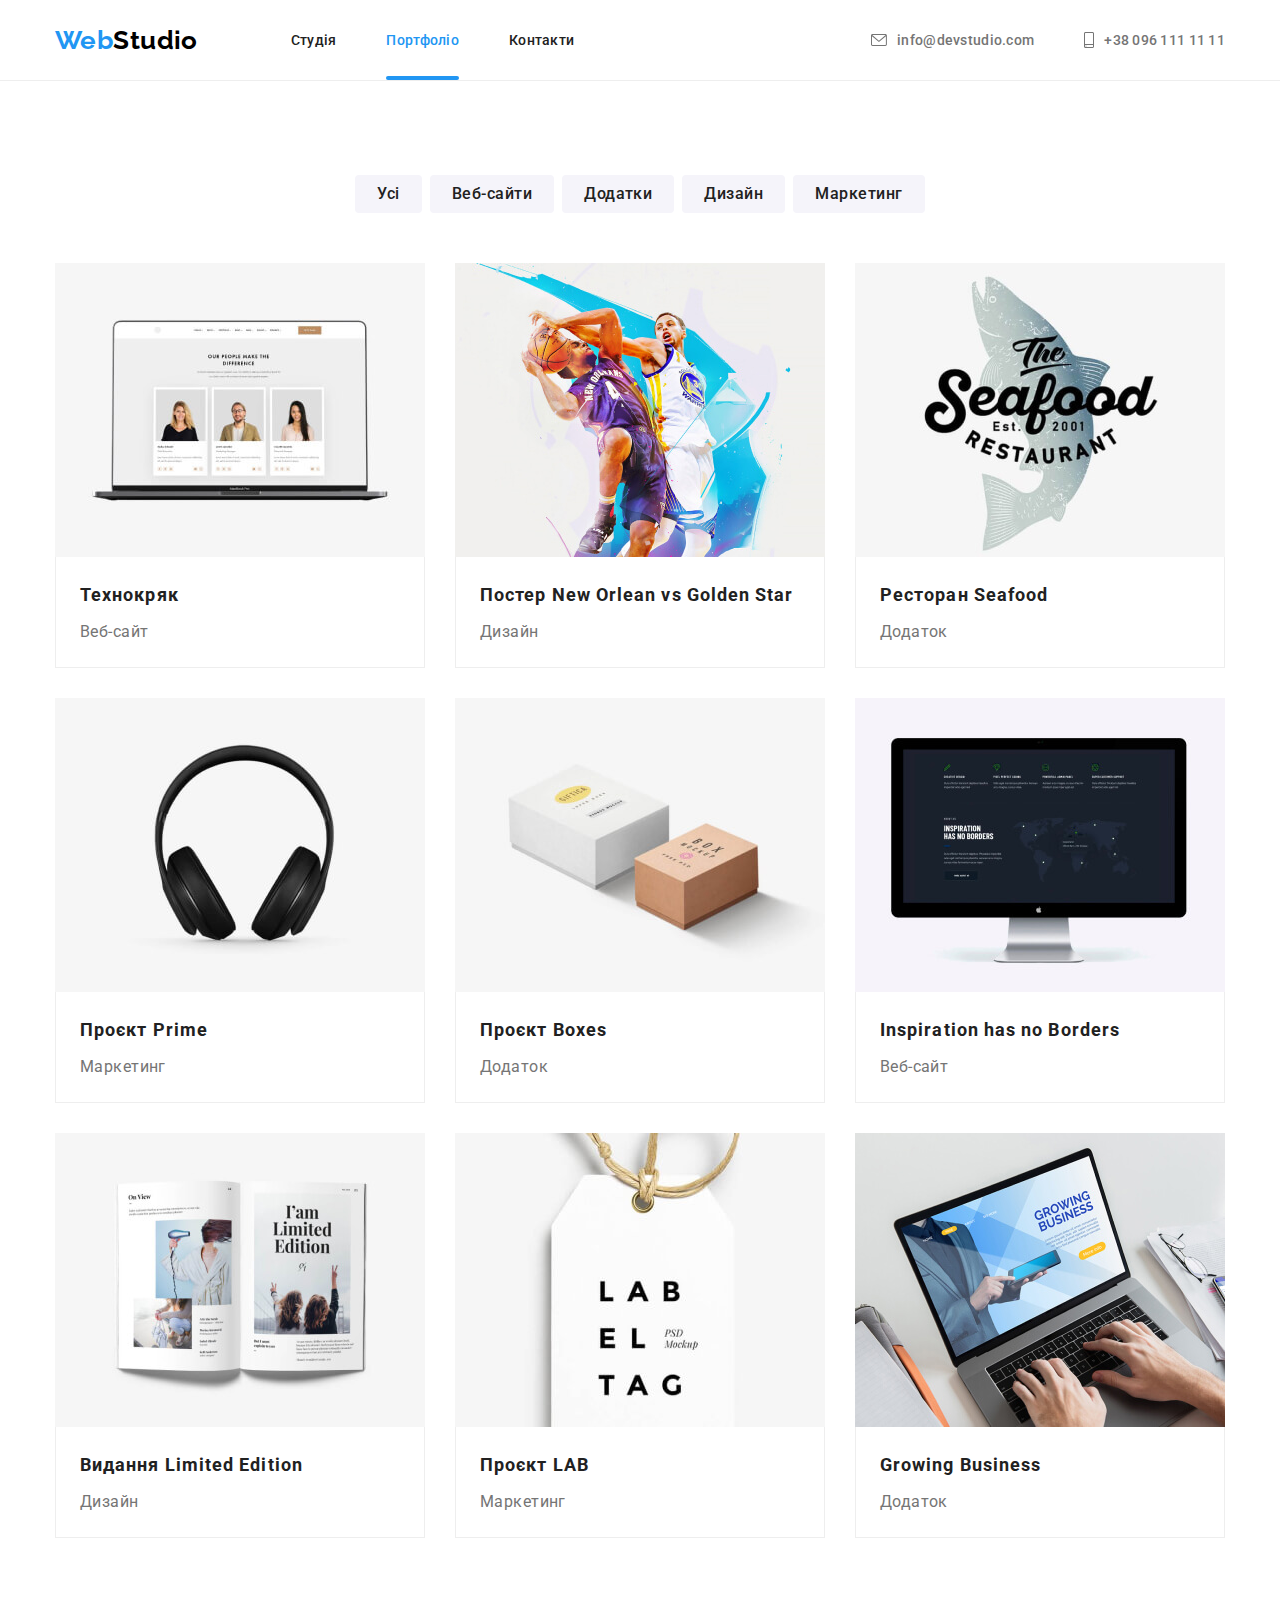
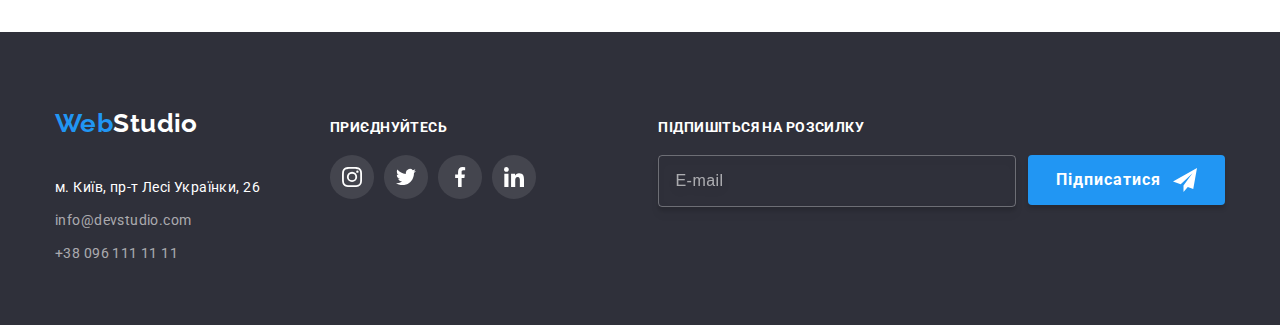
==== commit 902eb35f: "Fix  current navigation links display." ====
--- a/portfolio.html
+++ b/portfolio.html
@@ -65,8 +65,14 @@
         </nav>
         <div class="mobile-menu js-menu-container" id="mobile-menu">
           <button class="mobile-menu__btn js-close-menu" type="button">
-            <svg width="40" height="40" aria-label="Кнопка мобільного меню">
-              <use href="./images/icons.svg#icon-mobile-menu-close"></use>
+            <svg
+              width="40"
+              height="40"
+              fill="currentColor"
+              aria-label="Кнопка мобільного меню"
+            >
+              <use href="./images/sprite.svg#icon-cross"></use>
+              \
             </svg>
           </button>
           <ul class="mobile-menu-nav">
--- a/css/main.min.css
+++ b/css/main.min.css
@@ -1 +1 @@
-*{margin:0;padding:0;-webkit-box-sizing:border-box;box-sizing:border-box}h1,h2,h3,h4,h5,h6,p{margin:0}ul{padding:0;list-style:none}a{text-decoration:none}img{display:block;max-width:100%;height:auto}input,textarea{outline:none}address{font-style:normal}.container{width:100%;padding:0px 15px;margin:0 auto}@media screen and (min-width: 480px){.container{width:480px}}@media screen and (min-width: 768px){.container{width:768px}}@media screen and (min-width: 1200px){.container{width:1200px}}.section{padding:60px 0px;background-color:#fff}@media screen and (min-width: 1200px){.section{padding:94px 0px}}.section--no-padding{padding-top:0}.section--gray-bg{background-color:#f5f4fa}body{font-family:"Roboto",sans-serif;font-size:14px;color:#757575;background-color:#fff;letter-spacing:.03em}.logo{display:block;font-family:"Raleway",sans-serif;font-weight:700;font-size:26px;line-height:1.1923076923;padding-top:16px;padding-bottom:16px;color:#2196f3}.logo--dark{color:#000}.logo--light{color:#fff}.header{border-bottom:1px solid #eee}.header__container{display:-webkit-box;display:-ms-flexbox;display:flex;-webkit-box-align:center;-ms-flex-align:center;align-items:center}.header__list{display:-webkit-box;display:-ms-flexbox;display:flex;margin-left:auto}.header__link{display:-webkit-box;display:-ms-flexbox;display:flex;-webkit-box-align:center;-ms-flex-align:center;align-items:center;color:#757575;-webkit-transition:color 250ms cubic-bezier(0.4, 0, 0.2, 1);transition:color 250ms cubic-bezier(0.4, 0, 0.2, 1)}.header__link:hover,.header__link:focus{color:#2196f3}.header__icon{fill:currentColor;margin-right:10px}.header__icon:hover{fill:currentColor}.navigation__list{display:-webkit-box;display:-ms-flexbox;display:flex;margin-left:88px;padding-top:0;padding-bottom:0}@media screen and (max-width: 767px){.navigation__list{display:none}}@media screen and (min-width: 1200px){.navigation__list{margin-left:93px}}.navigation__list .navigation__item+.navigation__item{margin-left:48px}@media screen and (min-width: 1200px){.navigation__list .navigation__item+.navigation__item{margin-left:50px}}.navigation__list .navigation__link{display:block;padding-top:32px;padding-bottom:32px;position:relative;font-weight:500;font-size:14px;line-height:1.1428571429;letter-spacing:.02em;-webkit-transition:color 250ms cubic-bezier(0.4, 0, 0.2, 1);transition:color 250ms cubic-bezier(0.4, 0, 0.2, 1);color:#212121}.navigation__list .navigation__link:hover,.navigation__list .navigation__link:focus{color:#2196f3}.navigation__link--active{color:#2196f3;-webkit-transition:color 250ms cubic-bezier(0.4, 0, 0.2, 1);transition:color 250ms cubic-bezier(0.4, 0, 0.2, 1)}.navigation__link--active::after{content:"";position:absolute;left:0;bottom:0;display:block;width:100%;height:4px;background-color:#2196f3;border-radius:2px;opacity:1;-webkit-transition:opacity 250ms cubic-bezier(0.4, 0, 0.2, 1);transition:opacity 250ms cubic-bezier(0.4, 0, 0.2, 1)}.navigation__link--active::after:hover::after{opacity:1}.header__list{display:-webkit-box;display:-ms-flexbox;display:flex;margin-left:auto}@media screen and (max-width: 767px){.header__list{display:none}}@media screen and (min-width: 768px)and (max-width: 1199px){.header__list{display:block}}@media screen and (min-width: 768px){.header__item:not(:last-child){margin-bottom:10px}}@media screen and (min-width: 1200px){.header__item:first-child{margin-right:50px;margin-bottom:0}}.header__link{display:-webkit-box;display:-ms-flexbox;display:flex;-webkit-box-align:center;-ms-flex-align:center;align-items:center;font-weight:500;font-size:12px;line-height:1.1666666667;letter-spacing:.02em;color:#757575}@media screen and (min-width: 1200px){.header__link{font-weight:500;font-size:14px;line-height:1.1428571429;letter-spacing:.02em;-webkit-transition:color 250ms cubic-bezier(0.4, 0, 0.2, 1);transition:color 250ms cubic-bezier(0.4, 0, 0.2, 1)}}.header__link:hover,.header__link:focus{color:#2196f3}.header__icon{margin-right:8px}@media screen and (min-width: 1200px){.header__icon{margin-right:10px}}.header__icon:hover{fill:currentColor}.mobile-menu{position:fixed;top:0;left:0;width:100vw;height:100vh;padding-top:48px;padding-bottom:48px;padding-left:40px;display:-webkit-box;display:-ms-flexbox;display:flex;-webkit-box-orient:vertical;-webkit-box-direction:normal;-ms-flex-direction:column;flex-direction:column;z-index:5;-webkit-transform:translateX(100%);transform:translateX(100%);-webkit-transition:-webkit-transform 250ms cubic-bezier(0.4, 0, 0.2, 1);transition:-webkit-transform 250ms cubic-bezier(0.4, 0, 0.2, 1);transition:transform 250ms cubic-bezier(0.4, 0, 0.2, 1);transition:transform 250ms cubic-bezier(0.4, 0, 0.2, 1), -webkit-transform 250ms cubic-bezier(0.4, 0, 0.2, 1);background-color:#fff;overflow-y:scroll}.mobile-menu.is-open{-webkit-transform:translateX(0);transform:translateX(0)}.mobile-menu__btn{position:absolute;top:10px;right:15px;display:-webkit-inline-box;display:-ms-inline-flexbox;display:inline-flex;margin:0;padding:0;border:none;background-color:rgba(0,0,0,0);cursor:pointer;-webkit-transition:fill 250ms cubic-bezier(0.4, 0, 0.2, 1);transition:fill 250ms cubic-bezier(0.4, 0, 0.2, 1)}.mobile-menu__btn:hover,.mobile-menu__btn:focus{fill:#2196f3}@media screen and (min-width: 768px){.mobile-menu__btn{display:none}}.mobile-menu-nav{margin-bottom:302px}.mobile-menu-nav__item:not(:last-child){margin-bottom:32px}.mobile-menu-nav__link{font-weight:500;font-size:40px;line-height:1.18;letter-spacing:.02em;color:#212121}.mobile-menu-nav__link:hover,.mobile-menu-nav__link:focus{color:#2196f3}.mobile-menu-nav__link--current{color:#2196f3}.mobile-menu-contacts{margin-top:auto;margin-bottom:64px}.mobile-menu-contacts__item:not(:last-child){margin-bottom:32px}.mobile-menu-contacts__phone{font-weight:500;font-size:34px;line-height:1.18;letter-spacing:.02em;color:#2196f3}.mobile-menu-contacts__email{color:#757575;font-weight:500;font-size:24px;line-height:1.17;letter-spacing:.02em}.mobile-menu-social{display:-webkit-box;display:-ms-flexbox;display:flex;-ms-flex-wrap:wrap;flex-wrap:wrap}.mobile-menu-social__item:not(:last-child){margin-right:20px}.mobile-menu-social__link{position:relative;font-weight:500;font-size:18px;line-height:1.22;letter-spacing:.02em;color:#2196f3}.mobile-menu-social__link::after{position:absolute;content:"";height:22px;width:1px;margin-left:10px}.mobile-menu-social__item:not(:last-child) .mobile-menu-social__link::after{background-color:#2196f3}.overlay{max-width:1600px;height:600px;margin-left:auto;margin-right:auto;padding:200px 0px;background-color:#c4c4c4;background-image:-webkit-gradient(linear, left top, right top, from(rgba(47, 48, 58, 0.4)), to(rgba(47, 48, 58, 0.4))),url(../images/hero-mob@1x.jpg);background-image:linear-gradient(to right, rgba(47, 48, 58, 0.4), rgba(47, 48, 58, 0.4)),url(../images/hero-mob@1x.jpg);background-repeat:no-repeat;background-position:center;background-size:cover}@media(min-device-pixel-ratio: 2),(-webkit-min-device-pixel-ratio: 2),(min-resolution: 192dpi),(min-resolution: 2dppx){.overlay{background-image:-webkit-gradient(linear, left top, right top, from(rgba(47, 48, 58, 0.4)), to(rgba(47, 48, 58, 0.4))),url(../images/hero-mob@2x.jpg);background-image:linear-gradient(to right, rgba(47, 48, 58, 0.4), rgba(47, 48, 58, 0.4)),url(../images/hero-mob@2x.jpg)}}@media screen and (min-width: 768px){.overlay{background-image:-webkit-gradient(linear, left top, right top, from(rgba(47, 48, 58, 0.4)), to(rgba(47, 48, 58, 0.4))),url(../images/hero-tab@1x.jpg);background-image:linear-gradient(to right, rgba(47, 48, 58, 0.4), rgba(47, 48, 58, 0.4)),url(../images/hero-tab@1x.jpg)}}@media screen and (min-width: 768px)and (min-device-pixel-ratio: 2),screen and (min-width: 768px)and (-webkit-min-device-pixel-ratio: 2),screen and (min-width: 768px)and (min-resolution: 192dpi),screen and (min-width: 768px)and (min-resolution: 2dppx){.overlay{background-image:-webkit-gradient(linear, left top, right top, from(rgba(47, 48, 58, 0.4)), to(rgba(47, 48, 58, 0.4))),url(../images/hero-tab@2x.jpg);background-image:linear-gradient(to right, rgba(47, 48, 58, 0.4), rgba(47, 48, 58, 0.4)),url(../images/hero-tab@2x.jpg)}}@media screen and (min-width: 1200px){.overlay{background-image:-webkit-gradient(linear, left top, right top, from(rgba(47, 48, 58, 0.4)), to(rgba(47, 48, 58, 0.4))),url(../images/hero-desc@1x.jpg);background-image:linear-gradient(to right, rgba(47, 48, 58, 0.4), rgba(47, 48, 58, 0.4)),url(../images/hero-desc@1x.jpg)}}@media screen and (min-width: 1200px)and (min-device-pixel-ratio: 2),screen and (min-width: 1200px)and (-webkit-min-device-pixel-ratio: 2),screen and (min-width: 1200px)and (min-resolution: 192dpi),screen and (min-width: 1200px)and (min-resolution: 2dppx){.overlay{background-image:-webkit-gradient(linear, left top, right top, from(rgba(47, 48, 58, 0.4)), to(rgba(47, 48, 58, 0.4))),url(../images/hero-desc@2x.jpg);background-image:linear-gradient(to right, rgba(47, 48, 58, 0.4), rgba(47, 48, 58, 0.4)),url(../images/hero-desc@2x.jpg)}}.hero__title{max-width:360px;font-weight:900;font-size:26px;line-height:1.6153846154;text-align:center;letter-spacing:.06em;text-transform:uppercase;margin:0px auto 30px;color:#fff}@media screen and (min-width: 1200px){.hero__title{max-width:696px;font-size:44px;line-height:1.3636363636}}.hero__button{padding-top:10px;padding-bottom:10px;font-family:inherit;font-weight:700;font-size:16px;line-height:1.875;letter-spacing:.06em;color:#fff;background-color:#2196f3;border-radius:4px;border-color:#2196f3;border-width:0;-webkit-box-shadow:0px 4px 4px rgba(0,0,0,.15);box-shadow:0px 4px 4px rgba(0,0,0,.15);cursor:pointer;-webkit-transition:background-color 250ms cubic-bezier(0.4, 0, 0.2, 1),border-color 250ms cubic-bezier(0.4, 0, 0.2, 1),-webkit-box-shadow 250ms cubic-bezier(0.4, 0, 0.2, 1);transition:background-color 250ms cubic-bezier(0.4, 0, 0.2, 1),border-color 250ms cubic-bezier(0.4, 0, 0.2, 1),-webkit-box-shadow 250ms cubic-bezier(0.4, 0, 0.2, 1);transition:background-color 250ms cubic-bezier(0.4, 0, 0.2, 1),box-shadow 250ms cubic-bezier(0.4, 0, 0.2, 1),border-color 250ms cubic-bezier(0.4, 0, 0.2, 1);transition:background-color 250ms cubic-bezier(0.4, 0, 0.2, 1),box-shadow 250ms cubic-bezier(0.4, 0, 0.2, 1),border-color 250ms cubic-bezier(0.4, 0, 0.2, 1),-webkit-box-shadow 250ms cubic-bezier(0.4, 0, 0.2, 1);display:block;margin:0 auto;padding-right:24px;padding-left:24px}@media screen and (min-width: 1200px){.hero__button{padding-right:32px;padding-left:32px}}.hero__button:hover,.hero__button:focus{background-color:#188ce8;border-color:#188ce8;-webkit-box-shadow:0px 4px 4px rgba(0,0,0,.15);box-shadow:0px 4px 4px rgba(0,0,0,.15)}.benefits{padding:60px 0}@media screen and (min-width: 768px){.benefits{padding:60px 0}}@media screen and (min-width: 1200px){.benefits{padding:94px 0}}.benefits__title{font-size:36px;line-height:1.1666666667;text-align:center;color:#212121}.benefits__title--hidden{position:absolute;width:1px;height:1px;margin:-1px;border:0;padding:0;white-space:nowrap;overflow:hidden}.benefits__list{display:-webkit-box;display:-ms-flexbox;display:flex;-ms-flex-wrap:wrap;flex-wrap:wrap;gap:30px}.benefits__item{-ms-flex-preferred-size:100%;flex-basis:100%}@media screen and (min-width: 768px){.benefits__item{-ms-flex-preferred-size:calc((100% - 30px)/2);flex-basis:calc((100% - 30px)/2)}}@media screen and (min-width: 1200px){.benefits__item{-ms-flex-preferred-size:calc((100% - 90px)/4);flex-basis:calc((100% - 90px)/4)}}.benefits__image{display:-webkit-box;display:-ms-flexbox;display:flex;-webkit-box-align:center;-ms-flex-align:center;align-items:center;-webkit-box-pack:center;-ms-flex-pack:center;justify-content:center;margin-bottom:30px;height:120px;background-repeat:no-repeat;background-position:center;background-color:#f5f4fa;border-radius:4px}.benefits__subtitle{margin-bottom:10px;font-weight:700;font-size:14px;line-height:1.1428571429;text-transform:uppercase;color:#212121}.benefits__text{line-height:1.7142857143}@media screen and (max-width: 1190px){.products{display:none}}.products__title{margin-bottom:50px;font-size:36px;line-height:1.1666666667;text-align:center;color:#212121}.products__list{display:-webkit-box;display:-ms-flexbox;display:flex}.products__item{-ms-flex-preferred-size:calc((100% - 60px)/3);flex-basis:calc((100% - 60px)/3)}.products__wrap{position:relative}.products__name{position:absolute;bottom:0;padding-top:27px;padding-bottom:27px;width:100%;font-weight:700;font-size:14px;line-height:1.1428571429;text-transform:uppercase;text-align:center;color:#fff;background-color:rgba(47,48,58,.8)}.products__list .products__item+.products__item{margin-left:30px}.team__title{font-size:28px;line-height:33px;text-align:center;margin-bottom:30px;color:#212121}@media screen and (min-width: 1200px){.team__title{margin-bottom:50px;font-size:36px;line-height:1.1666666667;text-align:center;color:#212121}}.team__list{display:-webkit-box;display:-ms-flexbox;display:flex;-ms-flex-wrap:wrap;flex-wrap:wrap;gap:30px}.team__item{background:#fff;-webkit-box-shadow:0px 1px 3px rgba(0,0,0,.12),0px 1px 1px rgba(0,0,0,.14),0px 2px 1px rgba(0,0,0,.2);box-shadow:0px 1px 3px rgba(0,0,0,.12),0px 1px 1px rgba(0,0,0,.14),0px 2px 1px rgba(0,0,0,.2);border-radius:0px 0px 4px 4px}@media screen and (max-width: 767px){.team__item .team__item:not(:last-child){margin-bottom:30px}}@media screen and (min-width: 768px){.team__item{-ms-flex-preferred-size:calc((100% - 30px)/2);flex-basis:calc((100% - 30px)/2)}}@media screen and (min-width: 1200px){.team__item{-ms-flex-preferred-size:calc((100% - 90px)/4);flex-basis:calc((100% - 90px)/4)}}.team__caption,.team__position{font-size:16px;line-height:1.1875;text-align:center}.team__caption{margin-top:30px;margin-bottom:10px;font-size:16px;line-height:1.1875;text-align:center;font-weight:500;color:#212121}.team__position{margin-bottom:16px;color:#757575}.team__social{margin-bottom:24px}@media screen and (min-width: 1200px){.team__social{margin-bottom:30px;margin-left:32px;margin-right:32px}}.social{display:-webkit-box;display:-ms-flexbox;display:flex;-webkit-box-align:center;-ms-flex-align:center;align-items:center;-webkit-box-pack:center;-ms-flex-pack:center;justify-content:center;-webkit-column-gap:10px;-moz-column-gap:10px;column-gap:10px}.social__item{width:44px;height:44px}.social__link{width:100%;height:100%;display:-webkit-box;display:-ms-flexbox;display:flex;-webkit-box-align:center;-ms-flex-align:center;align-items:center;-webkit-box-pack:center;-ms-flex-pack:center;justify-content:center;color:#afb1b8;border-radius:50%;fill:#afb1b8;-webkit-transition:background-color 250ms cubic-bezier(0.4, 0, 0.2, 1),fill 250ms cubic-bezier(0.4, 0, 0.2, 1);transition:background-color 250ms cubic-bezier(0.4, 0, 0.2, 1),fill 250ms cubic-bezier(0.4, 0, 0.2, 1)}.social__link:hover,.social__link:focus{background-color:#2196f3;fill:#fff}.social__link--bg-white{fill:#fff;background-color:rgba(255,255,255,.1);-webkit-transition:background-color 250ms cubic-bezier(0.4, 0, 0.2, 1);transition:background-color 250ms cubic-bezier(0.4, 0, 0.2, 1)}.clients__title{font-size:28px;line-height:33px;text-align:center;margin-bottom:30px;color:#212121}@media screen and (min-width: 1200px){.clients__title{margin-bottom:50px;font-size:36px;line-height:1.1666666667;text-align:center;color:#212121}}.clients__list{display:-webkit-box;display:-ms-flexbox;display:flex;-ms-flex-wrap:wrap;flex-wrap:wrap;gap:30px}.clients__item{-ms-flex-preferred-size:calc((100% - 30px)/2);flex-basis:calc((100% - 30px)/2)}@media screen and (min-width: 768px){.clients__item{-ms-flex-preferred-size:calc((100% - 60px)/3);flex-basis:calc((100% - 60px)/3)}}@media screen and (min-width: 1200px){.clients__item{-ms-flex-preferred-size:calc((100% - 150px)/6);flex-basis:calc((100% - 150px)/6)}}.clients__link{display:-webkit-box;display:-ms-flexbox;display:flex;-webkit-box-align:center;-ms-flex-align:center;align-items:center;-webkit-box-pack:center;-ms-flex-pack:center;justify-content:center;height:92px;color:#afb1b8;border:1px solid #afb1b8;border-radius:4px;-webkit-transition:color 250ms cubic-bezier(0.4, 0, 0.2, 1),border 250ms cubic-bezier(0.4, 0, 0.2, 1);transition:color 250ms cubic-bezier(0.4, 0, 0.2, 1),border 250ms cubic-bezier(0.4, 0, 0.2, 1)}.clients__link:hover,.clients__link:focus{border-color:#2196f3;color:#2196f3}.clients__icon{fill:currentColor}.clients__icon:hover,.clients__icon:focus{fill:currentColor}.footer{padding-top:60px;padding-bottom:60px;background-color:#2f303a}.footer__container{display:-webkit-box;display:-ms-flexbox;display:flex;-webkit-box-orient:vertical;-webkit-box-direction:normal;-ms-flex-direction:column;flex-direction:column}@media screen and (min-width: 1200px){.footer__container{-webkit-box-orient:horizontal;-webkit-box-direction:normal;-ms-flex-direction:row;flex-direction:row;-webkit-box-align:baseline;-ms-flex-align:baseline;align-items:baseline}}.footer__boxes{margin-bottom:60px}@media screen and (min-width: 768px)and (max-width: 1199px){.footer__boxes{display:-webkit-box;display:-ms-flexbox;display:flex;-ms-flex-pack:distribute;justify-content:space-around;-webkit-box-align:baseline;-ms-flex-align:baseline;align-items:baseline}}@media screen and (min-width: 1200px){.footer__boxes{display:-webkit-box;display:-ms-flexbox;display:flex;-webkit-box-align:baseline;-ms-flex-align:baseline;align-items:baseline;margin-bottom:0}}.footer__address{margin-right:70px}@media screen and (max-width: 767px){.footer__address{margin-bottom:60px;margin-right:0}}@media screen and (max-width: 1199px){.footer__address{text-align:center}}.footer__logo{display:inline-block;margin-bottom:20px}.footer__item:not(:last-child){margin-bottom:9px}.footer__link{font-style:normal;line-height:1.7142857143;color:rgba(255,255,255,.6);-webkit-transition:color 250ms cubic-bezier(0.4, 0, 0.2, 1);transition:color 250ms cubic-bezier(0.4, 0, 0.2, 1)}.footer__link:hover,.footer__link:focus{color:#2196f3}.footer__link--light{color:#fff}.footer__title{text-align:center;margin-bottom:20px;font-weight:700;font-size:14px;line-height:1.1428571429;text-transform:uppercase;color:#fff}@media screen and (min-width: 1200px){.footer__title{text-align:left}}@media screen and (min-width: 1200px){.footer__form{margin-left:auto}}.subscription-form{-webkit-box-pack:center;-ms-flex-pack:center;justify-content:center}.subscription-form__label{display:block;text-align:center;margin-bottom:20px;font-weight:700;font-size:14px;line-height:1.1428571429;text-transform:uppercase;color:#fff}@media screen and (min-width: 1200px){.subscription-form__label{text-align:left}}.subscription-form__field{display:block}@media screen and (min-width: 1200px){.subscription-form__field{display:-webkit-box;display:-ms-flexbox;display:flex}}.subscription-form__field .subscription-form__input{display:-webkit-box;display:-ms-flexbox;display:flex;margin-left:auto;margin-right:auto;max-width:450px;width:100%;margin-bottom:20px;padding:15px 16px;border:1px solid rgba(255,255,255,.3);-webkit-filter:drop-shadow(0px 4px 4px rgba(0, 0, 0, 0.15));filter:drop-shadow(0px 4px 4px rgba(0, 0, 0, 0.15));border-radius:4px;background:none;font-size:16px;line-height:1.25;letter-spacing:.03em;color:#fff;-webkit-box-shadow:0px 4px 4px rgba(0,0,0,.15);box-shadow:0px 4px 4px rgba(0,0,0,.15);outline:none}@media screen and (min-width: 1200px){.subscription-form__field .subscription-form__input{width:358px;margin-right:12px}}.subscription-form__field .subscription-form__input:focus,.subscription-form__field .subscription-form__input:hover{border:1px solid #2196f3}.subscription-form__field .subscription-form__input::-webkit-input-placeholder{font-size:16px;line-height:1.25;color:rgba(255,255,255,.6)}.subscription-form__field .subscription-form__input::-moz-placeholder{font-size:16px;line-height:1.25;color:rgba(255,255,255,.6)}.subscription-form__field .subscription-form__input:-ms-input-placeholder{font-size:16px;line-height:1.25;color:rgba(255,255,255,.6)}.subscription-form__field .subscription-form__input::-ms-input-placeholder{font-size:16px;line-height:1.25;color:rgba(255,255,255,.6)}.subscription-form__field .subscription-form__input::placeholder{font-size:16px;line-height:1.25;color:rgba(255,255,255,.6)}.subscription-form__btn{display:block;display:-webkit-box;display:-ms-flexbox;display:flex;-webkit-box-align:center;-ms-flex-align:center;align-items:center;padding-top:10px;padding-bottom:10px;font-family:inherit;font-weight:700;font-size:16px;line-height:1.875;letter-spacing:.06em;color:#fff;background-color:#2196f3;border-radius:4px;border-color:#2196f3;border-width:0;-webkit-box-shadow:0px 4px 4px rgba(0,0,0,.15);box-shadow:0px 4px 4px rgba(0,0,0,.15);cursor:pointer;-webkit-transition:background-color 250ms cubic-bezier(0.4, 0, 0.2, 1),border-color 250ms cubic-bezier(0.4, 0, 0.2, 1),-webkit-box-shadow 250ms cubic-bezier(0.4, 0, 0.2, 1);transition:background-color 250ms cubic-bezier(0.4, 0, 0.2, 1),border-color 250ms cubic-bezier(0.4, 0, 0.2, 1),-webkit-box-shadow 250ms cubic-bezier(0.4, 0, 0.2, 1);transition:background-color 250ms cubic-bezier(0.4, 0, 0.2, 1),box-shadow 250ms cubic-bezier(0.4, 0, 0.2, 1),border-color 250ms cubic-bezier(0.4, 0, 0.2, 1);transition:background-color 250ms cubic-bezier(0.4, 0, 0.2, 1),box-shadow 250ms cubic-bezier(0.4, 0, 0.2, 1),border-color 250ms cubic-bezier(0.4, 0, 0.2, 1),-webkit-box-shadow 250ms cubic-bezier(0.4, 0, 0.2, 1);padding-left:28px;padding-right:28px;height:50px}@media screen and (max-width: 1199px){.subscription-form__btn{margin-left:auto;margin-right:auto}}.subscription-form__btn:hover,.subscription-form__btn:focus{background-color:#188ce8;border-color:#188ce8;-webkit-box-shadow:0px 4px 4px rgba(0,0,0,.15);box-shadow:0px 4px 4px rgba(0,0,0,.15)}.subscription-form__icon{fill:currentColor;margin-left:12px}.button-set{display:-webkit-box;display:-ms-flexbox;display:flex;margin-bottom:50px}@media screen and (min-width: 768px){.button-set{-webkit-box-pack:center;-ms-flex-pack:center;justify-content:center;margin:0px auto 50px}}.button-set__button{font-family:inherit;display:-webkit-box;display:-ms-flexbox;display:flex;padding:6px 22px;font-weight:500;font-size:16px;line-height:1.625;letter-spacing:.03em;color:#212121;background-color:#f5f4fa;border-radius:4px;border-color:#f5f4fa;border-width:0;cursor:pointer;-webkit-transition:background-color 250ms cubic-bezier(0.4, 0, 0.2, 1),color 250ms cubic-bezier(0.4, 0, 0.2, 1),border-color 250ms cubic-bezier(0.4, 0, 0.2, 1),-webkit-box-shadow 250ms cubic-bezier(0.4, 0, 0.2, 1);transition:background-color 250ms cubic-bezier(0.4, 0, 0.2, 1),color 250ms cubic-bezier(0.4, 0, 0.2, 1),border-color 250ms cubic-bezier(0.4, 0, 0.2, 1),-webkit-box-shadow 250ms cubic-bezier(0.4, 0, 0.2, 1);transition:background-color 250ms cubic-bezier(0.4, 0, 0.2, 1),color 250ms cubic-bezier(0.4, 0, 0.2, 1),box-shadow 250ms cubic-bezier(0.4, 0, 0.2, 1),border-color 250ms cubic-bezier(0.4, 0, 0.2, 1);transition:background-color 250ms cubic-bezier(0.4, 0, 0.2, 1),color 250ms cubic-bezier(0.4, 0, 0.2, 1),box-shadow 250ms cubic-bezier(0.4, 0, 0.2, 1),border-color 250ms cubic-bezier(0.4, 0, 0.2, 1),-webkit-box-shadow 250ms cubic-bezier(0.4, 0, 0.2, 1)}.button-set__button:hover,.button-set__button:focus{color:#fff;background-color:#2196f3;border-color:#2196f3;-webkit-box-shadow:0px 3px 1px rgba(0,0,0,.1),0px 1px 2px rgba(0,0,0,.08),0px 2px 2px rgba(0,0,0,.12);box-shadow:0px 3px 1px rgba(0,0,0,.1),0px 1px 2px rgba(0,0,0,.08),0px 2px 2px rgba(0,0,0,.12)}.portfolio__title{margin-bottom:50px;font-size:36px;line-height:1.1666666667;text-align:center;color:#212121}.portfolio__title--hidden{position:absolute;width:1px;height:1px;margin:-1px;border:0;padding:0;white-space:nowrap;overflow:hidden}.portfolio__button-set{display:-webkit-box;display:-ms-flexbox;display:flex;-webkit-box-align:baseline;-ms-flex-align:baseline;align-items:baseline;-ms-flex-wrap:wrap;flex-wrap:wrap;max-width:326px;gap:8px}@media screen and (min-width: 768px){.portfolio__button-set{max-width:575px}}.portfolio__list{display:-webkit-box;display:-ms-flexbox;display:flex;-ms-flex-wrap:wrap;flex-wrap:wrap;gap:30px}.portfolio__item{border-bottom:1px;border-color:.portfolio__item PrimaryBorderColor;-webkit-transition:-webkit-box-shadow 250ms cubic-bezier(0.4, 0, 0.2, 1);transition:-webkit-box-shadow 250ms cubic-bezier(0.4, 0, 0.2, 1);transition:box-shadow 250ms cubic-bezier(0.4, 0, 0.2, 1);transition:box-shadow 250ms cubic-bezier(0.4, 0, 0.2, 1), -webkit-box-shadow 250ms cubic-bezier(0.4, 0, 0.2, 1)}@media screen and (min-width: 768px){.portfolio__item{-ms-flex-preferred-size:calc((100% - 30px)/2);flex-basis:calc((100% - 30px)/2)}}@media screen and (min-width: 1200px){.portfolio__item{-ms-flex-preferred-size:calc((100% - 60px)/3);flex-basis:calc((100% - 60px)/3)}}.portfolio__item:hover,.portfolio__item:focus{-webkit-box-shadow:0px 1px 1px rgba(0,0,0,.12),0px 4px 4px rgba(0,0,0,.06),1px 4px 6px rgba(0,0,0,.16);box-shadow:0px 1px 1px rgba(0,0,0,.12),0px 4px 4px rgba(0,0,0,.06),1px 4px 6px rgba(0,0,0,.16)}.portfolio__link{display:block}.portfolio__thumb{position:relative;overflow:hidden}.portfolio__paragraph{position:absolute;width:100%;height:100%;left:0;top:0;padding:63px 24px;font-size:18px;line-height:1.5555555556;color:#fff;background:rgba(33,150,243,.9);-webkit-transform:translateY(100%);transform:translateY(100%);-webkit-transition:-webkit-transform 250ms cubic-bezier(0.4, 0, 0.2, 1);transition:-webkit-transform 250ms cubic-bezier(0.4, 0, 0.2, 1);transition:transform 250ms cubic-bezier(0.4, 0, 0.2, 1);transition:transform 250ms cubic-bezier(0.4, 0, 0.2, 1), -webkit-transform 250ms cubic-bezier(0.4, 0, 0.2, 1)}.portfolio__link:hover .portfolio__paragraph{opacity:1;-webkit-transform:translateY(0);transform:translateY(0)}.portfolio__img{display:block}.portfolio__text{padding:20px 24px;border-right:1px solid #eee;border-bottom:1px solid #eee;border-left:1px solid #eee}@media screen and (min-width: 768px)and (max-width: 1199px){.portfolio__text--padding{padding-bottom:56px}}.portfolio__name{margin-bottom:4px;font-size:18px;line-height:2;letter-spacing:.06em;color:#212121}.portfolio__description{font-size:16px;line-height:1.875;color:#757575}.backdrop{position:fixed;top:0;left:0;width:100%;min-height:100%;background-color:rgba(0,0,0,.2);opacity:1;-webkit-transition:opacity 250ms cubic-bezier(0.4, 0, 0.2, 1);transition:opacity 250ms cubic-bezier(0.4, 0, 0.2, 1)}.backdrop.is-hidden .modal{-webkit-transform:translate(-50%, -50%) scale(0.9);transform:translate(-50%, -50%) scale(0.9)}.is-hidden{opacity:0;pointer-events:none}.modal{position:absolute;top:50%;left:50%;max-width:450px;width:100%;padding:40px;background-color:#fff;border-radius:4px;-webkit-box-shadow:0px 1px 3px rgba(0,0,0,.12),0px 1px 1px rgba(0,0,0,.14),0px 2px 1px rgba(0,0,0,.2);box-shadow:0px 1px 3px rgba(0,0,0,.12),0px 1px 1px rgba(0,0,0,.14),0px 2px 1px rgba(0,0,0,.2);-webkit-transform:translate(-50%, -50%) scale(1);transform:translate(-50%, -50%) scale(1);-webkit-transition:-webkit-transform 250ms cubic-bezier(0.4, 0, 0.2, 1);transition:-webkit-transform 250ms cubic-bezier(0.4, 0, 0.2, 1);transition:transform 250ms cubic-bezier(0.4, 0, 0.2, 1);transition:transform 250ms cubic-bezier(0.4, 0, 0.2, 1), -webkit-transform 250ms cubic-bezier(0.4, 0, 0.2, 1)}@media screen and (min-width: 1200px){.modal{max-width:528px}}.form__btn-close{position:absolute;top:8px;right:8px;width:30px;height:30px;display:-webkit-box;display:-ms-flexbox;display:flex;-webkit-box-align:center;-ms-flex-align:center;align-items:center;-webkit-box-pack:center;-ms-flex-pack:center;justify-content:center;fill:#000;background-color:#fff;border-radius:50%;border:1px solid rgba(0,0,0,.1);cursor:pointer;-webkit-transition:fill 250ms cubic-bezier(0.4, 0, 0.2, 1);transition:fill 250ms cubic-bezier(0.4, 0, 0.2, 1)}.form__btn-close:hover,.form__btn-close:focus{fill:#2196f3}.form__title{margin-bottom:12px;font-weight:700;font-size:20px;line-height:1.5;text-align:center;color:#212121}@media screen and (min-width: 1200px){.form__title{line-height:1.15}}.form-container{margin-bottom:20px}.form__field{display:-webkit-box;display:-ms-flexbox;display:flex;-webkit-box-orient:vertical;-webkit-box-direction:normal;-ms-flex-direction:column;flex-direction:column;position:relative}.form__field:not(:last-child){margin-bottom:10px}.form__field:focus-within{fill:#2196f3}.form__field label{margin-bottom:4px;font-size:12px;line-height:1.1666666667;letter-spacing:.01em;color:#757575}.form__field .form__input{padding:11px 42px;border:1px solid rgba(33,33,33,.2);border-radius:4px}.form__field .form__input:focus-within,.form__field .form__input:hover{border:1px solid #2196f3;outline:none}.form__field .form__icon{position:absolute;display:inline-block;top:50%;left:12px}.form__text{padding:12px 16px;resize:none;height:120px;border:1px solid rgba(33,33,33,.2);border-radius:4px}.form__text:focus-within,.form__text:hover{border:1px solid #2196f3;outline:none}.form__text::-webkit-input-placeholder{font-size:12px;line-height:1.1666666667;letter-spacing:.01em;color:rgba(117,117,117,.5)}.form__text::-moz-placeholder{font-size:12px;line-height:1.1666666667;letter-spacing:.01em;color:rgba(117,117,117,.5)}.form__text:-ms-input-placeholder{font-size:12px;line-height:1.1666666667;letter-spacing:.01em;color:rgba(117,117,117,.5)}.form__text::-ms-input-placeholder{font-size:12px;line-height:1.1666666667;letter-spacing:.01em;color:rgba(117,117,117,.5)}.form__text::placeholder{font-size:12px;line-height:1.1666666667;letter-spacing:.01em;color:rgba(117,117,117,.5)}.form__checkbox{display:-webkit-box;display:-ms-flexbox;display:flex;-webkit-box-pack:center;-ms-flex-pack:center;justify-content:center;margin-bottom:30px}.form__checkbox-input{-webkit-appearance:none;-moz-appearance:none;appearance:none;outline:none}.form__icon-checkbox{display:inline-block;margin-right:9px;width:16px;height:15px;border:2px solid #212121;border-radius:2px;cursor:pointer;-webkit-transition:border-color 250ms cubic-bezier(0.4, 0, 0.2, 1),background-image 250ms cubic-bezier(0.4, 0, 0.2, 1),background-color 250ms cubic-bezier(0.4, 0, 0.2, 1);transition:border-color 250ms cubic-bezier(0.4, 0, 0.2, 1),background-image 250ms cubic-bezier(0.4, 0, 0.2, 1),background-color 250ms cubic-bezier(0.4, 0, 0.2, 1)}.form__checkbox-input:checked+.form__icon-checkbox{background-color:#2196f3;background-image:url(../images/icon-checked.svg);background-size:contain;background-repeat:no-repeat;background-origin:border-box;background-position:center;border-color:#2196f3}.form__policy{display:-webkit-box;display:-ms-flexbox;display:flex;-webkit-box-align:center;-ms-flex-align:center;align-items:center}.form__checkbox-policy{font-size:12px;line-height:1.1666666667;color:#757575}@media screen and (min-width: 1200px){.form__checkbox-policy{line-height:1.7142857143}}.form__policy-link{color:#2196f3;text-decoration:underline}.form__form-btn{padding-top:10px;padding-bottom:10px;font-family:inherit;font-weight:700;font-size:16px;line-height:1.875;letter-spacing:.06em;color:#fff;background-color:#2196f3;border-radius:4px;border-color:#2196f3;border-width:0;-webkit-box-shadow:0px 4px 4px rgba(0,0,0,.15);box-shadow:0px 4px 4px rgba(0,0,0,.15);cursor:pointer;-webkit-transition:background-color 250ms cubic-bezier(0.4, 0, 0.2, 1),border-color 250ms cubic-bezier(0.4, 0, 0.2, 1),-webkit-box-shadow 250ms cubic-bezier(0.4, 0, 0.2, 1);transition:background-color 250ms cubic-bezier(0.4, 0, 0.2, 1),border-color 250ms cubic-bezier(0.4, 0, 0.2, 1),-webkit-box-shadow 250ms cubic-bezier(0.4, 0, 0.2, 1);transition:background-color 250ms cubic-bezier(0.4, 0, 0.2, 1),box-shadow 250ms cubic-bezier(0.4, 0, 0.2, 1),border-color 250ms cubic-bezier(0.4, 0, 0.2, 1);transition:background-color 250ms cubic-bezier(0.4, 0, 0.2, 1),box-shadow 250ms cubic-bezier(0.4, 0, 0.2, 1),border-color 250ms cubic-bezier(0.4, 0, 0.2, 1),-webkit-box-shadow 250ms cubic-bezier(0.4, 0, 0.2, 1);display:block;padding-left:52px;padding-right:52px;margin:0 auto;height:50px}.form__form-btn:hover,.form__form-btn:focus{background-color:#188ce8;border-color:#188ce8;-webkit-box-shadow:0px 4px 4px rgba(0,0,0,.15);box-shadow:0px 4px 4px rgba(0,0,0,.15)}/*# sourceMappingURL=main.min.css.map */+*{margin:0;padding:0;-webkit-box-sizing:border-box;box-sizing:border-box}h1,h2,h3,h4,h5,h6,p{margin:0}ul{padding:0;list-style:none}a{text-decoration:none}img{display:block;max-width:100%;height:auto}input,textarea{outline:none}address{font-style:normal}.container{width:100%;padding:0px 15px;margin:0 auto}@media screen and (min-width: 480px){.container{width:480px}}@media screen and (min-width: 768px){.container{width:768px}}@media screen and (min-width: 1200px){.container{width:1200px}}.section{padding:60px 0px;background-color:#fff}@media screen and (min-width: 1200px){.section{padding:94px 0px}}.section--no-padding{padding-top:0}.section--gray-bg{background-color:#f5f4fa}body{font-family:"Roboto",sans-serif;font-size:14px;color:#757575;background-color:#fff;letter-spacing:.03em}.logo{display:block;font-family:"Raleway",sans-serif;font-weight:700;font-size:26px;line-height:1.1923076923;padding-top:16px;padding-bottom:16px;color:#2196f3}.logo--dark{color:#000}.logo--light{color:#fff}.header{border-bottom:1px solid #eee}.header__container{display:-webkit-box;display:-ms-flexbox;display:flex;-webkit-box-align:center;-ms-flex-align:center;align-items:center}.header__list{display:-webkit-box;display:-ms-flexbox;display:flex;margin-left:auto}.header__link{display:-webkit-box;display:-ms-flexbox;display:flex;-webkit-box-align:center;-ms-flex-align:center;align-items:center;color:#757575;-webkit-transition:color 250ms cubic-bezier(0.4, 0, 0.2, 1);transition:color 250ms cubic-bezier(0.4, 0, 0.2, 1)}.header__link:hover,.header__link:focus{color:#2196f3}.header__icon{fill:currentColor;margin-right:10px}.header__icon:hover{fill:currentColor}.navigation__list{display:-webkit-box;display:-ms-flexbox;display:flex;margin-left:88px;padding-top:0;padding-bottom:0}@media screen and (max-width: 767px){.navigation__list{display:none}}@media screen and (min-width: 1200px){.navigation__list{margin-left:93px}}.navigation__list .navigation__item+.navigation__item{margin-left:48px}@media screen and (min-width: 1200px){.navigation__list .navigation__item+.navigation__item{margin-left:50px}}.navigation__list .navigation__link{display:block;padding-top:32px;padding-bottom:32px;font-weight:500;letter-spacing:.02em;position:relative;font-weight:500;font-size:14px;line-height:1.1428571429;letter-spacing:.02em;-webkit-transition:color 250ms cubic-bezier(0.4, 0, 0.2, 1);transition:color 250ms cubic-bezier(0.4, 0, 0.2, 1);color:#212121;transition:color 250ms cubic-bezier(0.4, 0, 0.2, 1)}.navigation__list .navigation__link:hover,.navigation__list .navigation__link:focus{color:#2196f3}.navigation__list .navigation__link--active{color:#2196f3;-webkit-transition:color 250ms cubic-bezier(0.4, 0, 0.2, 1);transition:color 250ms cubic-bezier(0.4, 0, 0.2, 1)}.navigation__link--active::after{content:"";position:absolute;left:0;bottom:0;display:block;width:100%;height:4px;background-color:#2196f3;border-radius:2px;opacity:1;-webkit-transition:opacity 250ms cubic-bezier(0.4, 0, 0.2, 1);transition:opacity 250ms cubic-bezier(0.4, 0, 0.2, 1)}.navigation__link--active::after:hover::after{opacity:1}.header__list{display:-webkit-box;display:-ms-flexbox;display:flex;margin-left:auto}@media screen and (max-width: 767px){.header__list{display:none}}@media screen and (min-width: 768px)and (max-width: 1199px){.header__list{display:block}}@media screen and (min-width: 768px){.header__item:not(:last-child){margin-bottom:10px}}@media screen and (min-width: 1200px){.header__item:first-child{margin-right:50px;margin-bottom:0}}.header__link{display:-webkit-box;display:-ms-flexbox;display:flex;-webkit-box-align:center;-ms-flex-align:center;align-items:center;font-weight:500;font-size:12px;line-height:1.1666666667;letter-spacing:.02em;color:#757575}@media screen and (min-width: 1200px){.header__link{font-weight:500;font-size:14px;line-height:1.1428571429;letter-spacing:.02em;-webkit-transition:color 250ms cubic-bezier(0.4, 0, 0.2, 1);transition:color 250ms cubic-bezier(0.4, 0, 0.2, 1)}}.header__link:hover,.header__link:focus{color:#2196f3}.header__icon{margin-right:8px}@media screen and (min-width: 1200px){.header__icon{margin-right:10px}}.header__icon:hover{fill:currentColor}.mobile-menu{position:fixed;top:0;left:0;width:100vw;height:100vh;padding-top:48px;padding-bottom:48px;padding-left:40px;display:-webkit-box;display:-ms-flexbox;display:flex;-webkit-box-orient:vertical;-webkit-box-direction:normal;-ms-flex-direction:column;flex-direction:column;z-index:5;-webkit-transform:translateX(100%);transform:translateX(100%);-webkit-transition:-webkit-transform 250ms cubic-bezier(0.4, 0, 0.2, 1);transition:-webkit-transform 250ms cubic-bezier(0.4, 0, 0.2, 1);transition:transform 250ms cubic-bezier(0.4, 0, 0.2, 1);transition:transform 250ms cubic-bezier(0.4, 0, 0.2, 1), -webkit-transform 250ms cubic-bezier(0.4, 0, 0.2, 1);background-color:#fff;overflow-y:scroll}.mobile-menu.is-open{-webkit-transform:translateX(0);transform:translateX(0)}.mobile-menu__btn{position:absolute;top:10px;right:15px;display:-webkit-inline-box;display:-ms-inline-flexbox;display:inline-flex;margin:0;padding:0;border:none;background-color:rgba(0,0,0,0);cursor:pointer;-webkit-transition:fill 250ms cubic-bezier(0.4, 0, 0.2, 1);transition:fill 250ms cubic-bezier(0.4, 0, 0.2, 1)}.mobile-menu__btn:hover,.mobile-menu__btn:focus{fill:#2196f3}@media screen and (min-width: 768px){.mobile-menu__btn{display:none}}.mobile-menu-nav{margin-bottom:302px}.mobile-menu-nav__item:not(:last-child){margin-bottom:32px}.mobile-menu-nav__link{font-weight:500;font-size:40px;line-height:1.18;letter-spacing:.02em;color:#212121}.mobile-menu-nav__link:hover,.mobile-menu-nav__link:focus{color:#2196f3}.mobile-menu-nav__link--current{color:#2196f3}.mobile-menu-contacts{margin-top:auto;margin-bottom:64px}.mobile-menu-contacts__item:not(:last-child){margin-bottom:32px}.mobile-menu-contacts__phone{font-weight:500;font-size:34px;line-height:1.18;letter-spacing:.02em;color:#2196f3}.mobile-menu-contacts__email{color:#757575;font-weight:500;font-size:24px;line-height:1.17;letter-spacing:.02em}.mobile-menu-social{display:-webkit-box;display:-ms-flexbox;display:flex;-ms-flex-wrap:wrap;flex-wrap:wrap}.mobile-menu-social__item:not(:last-child){margin-right:20px}.mobile-menu-social__link{position:relative;font-weight:500;font-size:18px;line-height:1.22;letter-spacing:.02em;color:#2196f3}.mobile-menu-social__link::after{position:absolute;content:"";height:22px;width:1px;margin-left:10px}.mobile-menu-social__item:not(:last-child) .mobile-menu-social__link::after{background-color:#2196f3}.overlay{max-width:1600px;height:600px;margin-left:auto;margin-right:auto;padding:200px 0px 280px;background-color:#c4c4c4;background-image:-webkit-gradient(linear, left top, right top, from(rgba(47, 48, 58, 0.4)), to(rgba(47, 48, 58, 0.4))),url(../images/hero-mob@1x.jpg);background-image:linear-gradient(to right, rgba(47, 48, 58, 0.4), rgba(47, 48, 58, 0.4)),url(../images/hero-mob@1x.jpg);background-repeat:no-repeat;background-position:center;background-size:cover}@media(min-device-pixel-ratio: 2),(-webkit-min-device-pixel-ratio: 2),(min-resolution: 192dpi),(min-resolution: 2dppx){.overlay{background-image:-webkit-gradient(linear, left top, right top, from(rgba(47, 48, 58, 0.4)), to(rgba(47, 48, 58, 0.4))),url(../images/hero-mob@2x.jpg);background-image:linear-gradient(to right, rgba(47, 48, 58, 0.4), rgba(47, 48, 58, 0.4)),url(../images/hero-mob@2x.jpg)}}@media screen and (min-width: 768px){.overlay{background-image:-webkit-gradient(linear, left top, right top, from(rgba(47, 48, 58, 0.4)), to(rgba(47, 48, 58, 0.4))),url(../images/hero-tab@1x.jpg);background-image:linear-gradient(to right, rgba(47, 48, 58, 0.4), rgba(47, 48, 58, 0.4)),url(../images/hero-tab@1x.jpg)}}@media screen and (min-width: 768px)and (min-device-pixel-ratio: 2),screen and (min-width: 768px)and (-webkit-min-device-pixel-ratio: 2),screen and (min-width: 768px)and (min-resolution: 192dpi),screen and (min-width: 768px)and (min-resolution: 2dppx){.overlay{background-image:-webkit-gradient(linear, left top, right top, from(rgba(47, 48, 58, 0.4)), to(rgba(47, 48, 58, 0.4))),url(../images/hero-tab@2x.jpg);background-image:linear-gradient(to right, rgba(47, 48, 58, 0.4), rgba(47, 48, 58, 0.4)),url(../images/hero-tab@2x.jpg)}}@media screen and (min-width: 1200px){.overlay{background-image:-webkit-gradient(linear, left top, right top, from(rgba(47, 48, 58, 0.4)), to(rgba(47, 48, 58, 0.4))),url(../images/hero-desc@1x.jpg);background-image:linear-gradient(to right, rgba(47, 48, 58, 0.4), rgba(47, 48, 58, 0.4)),url(../images/hero-desc@1x.jpg)}}@media screen and (min-width: 1200px)and (min-device-pixel-ratio: 2),screen and (min-width: 1200px)and (-webkit-min-device-pixel-ratio: 2),screen and (min-width: 1200px)and (min-resolution: 192dpi),screen and (min-width: 1200px)and (min-resolution: 2dppx){.overlay{background-image:-webkit-gradient(linear, left top, right top, from(rgba(47, 48, 58, 0.4)), to(rgba(47, 48, 58, 0.4))),url(../images/hero-desc@2x.jpg);background-image:linear-gradient(to right, rgba(47, 48, 58, 0.4), rgba(47, 48, 58, 0.4)),url(../images/hero-desc@2x.jpg)}}.hero__title{max-width:360px;font-weight:900;font-size:26px;line-height:1.6153846154;text-align:center;letter-spacing:.06em;text-transform:uppercase;margin:0px auto 30px;color:#fff}@media screen and (min-width: 1200px){.hero__title{max-width:696px;font-size:44px;line-height:1.3636363636}}.hero__button{padding-top:10px;padding-bottom:10px;font-family:inherit;font-weight:700;font-size:16px;line-height:1.875;letter-spacing:.06em;color:#fff;background-color:#2196f3;border-radius:4px;border-color:#2196f3;border-width:0;-webkit-box-shadow:0px 4px 4px rgba(0,0,0,.15);box-shadow:0px 4px 4px rgba(0,0,0,.15);cursor:pointer;-webkit-transition:background-color 250ms cubic-bezier(0.4, 0, 0.2, 1),border-color 250ms cubic-bezier(0.4, 0, 0.2, 1),-webkit-box-shadow 250ms cubic-bezier(0.4, 0, 0.2, 1);transition:background-color 250ms cubic-bezier(0.4, 0, 0.2, 1),border-color 250ms cubic-bezier(0.4, 0, 0.2, 1),-webkit-box-shadow 250ms cubic-bezier(0.4, 0, 0.2, 1);transition:background-color 250ms cubic-bezier(0.4, 0, 0.2, 1),box-shadow 250ms cubic-bezier(0.4, 0, 0.2, 1),border-color 250ms cubic-bezier(0.4, 0, 0.2, 1);transition:background-color 250ms cubic-bezier(0.4, 0, 0.2, 1),box-shadow 250ms cubic-bezier(0.4, 0, 0.2, 1),border-color 250ms cubic-bezier(0.4, 0, 0.2, 1),-webkit-box-shadow 250ms cubic-bezier(0.4, 0, 0.2, 1);display:block;margin:0 auto;padding-right:24px;padding-left:24px}@media screen and (min-width: 1200px){.hero__button{padding-right:32px;padding-left:32px}}.hero__button:hover,.hero__button:focus{background-color:#188ce8;border-color:#188ce8;-webkit-box-shadow:0px 4px 4px rgba(0,0,0,.15);box-shadow:0px 4px 4px rgba(0,0,0,.15)}.benefits{padding:60px 0}@media screen and (min-width: 768px){.benefits{padding:60px 0}}@media screen and (min-width: 1200px){.benefits{padding:94px 0}}.benefits__title{font-size:36px;line-height:1.1666666667;text-align:center;color:#212121}.benefits__title--hidden{position:absolute;width:1px;height:1px;margin:-1px;border:0;padding:0;white-space:nowrap;overflow:hidden}.benefits__list{display:-webkit-box;display:-ms-flexbox;display:flex;-ms-flex-wrap:wrap;flex-wrap:wrap;gap:30px}.benefits__item{-ms-flex-preferred-size:100%;flex-basis:100%}@media screen and (min-width: 768px){.benefits__item{-ms-flex-preferred-size:calc((100% - 30px)/2);flex-basis:calc((100% - 30px)/2)}}@media screen and (min-width: 1200px){.benefits__item{-ms-flex-preferred-size:calc((100% - 90px)/4);flex-basis:calc((100% - 90px)/4)}}.benefits__image{display:-webkit-box;display:-ms-flexbox;display:flex;-webkit-box-align:center;-ms-flex-align:center;align-items:center;-webkit-box-pack:center;-ms-flex-pack:center;justify-content:center;margin-bottom:30px;height:120px;background-repeat:no-repeat;background-position:center;background-color:#f5f4fa;border-radius:4px}.benefits__subtitle{margin-bottom:10px;font-weight:700;font-size:14px;line-height:1.1428571429;text-transform:uppercase;color:#212121}.benefits__text{line-height:1.7142857143}@media screen and (max-width: 1190px){.products{display:none}}.products__title{margin-bottom:50px;font-size:36px;line-height:1.1666666667;text-align:center;color:#212121}.products__list{display:-webkit-box;display:-ms-flexbox;display:flex}.products__item{-ms-flex-preferred-size:calc((100% - 60px)/3);flex-basis:calc((100% - 60px)/3)}.products__wrap{position:relative}.products__name{position:absolute;bottom:0;padding-top:27px;padding-bottom:27px;width:100%;font-weight:700;font-size:14px;line-height:1.1428571429;text-transform:uppercase;text-align:center;color:#fff;background-color:rgba(47,48,58,.8)}.products__list .products__item+.products__item{margin-left:30px}.team__title{font-size:28px;line-height:33px;text-align:center;margin-bottom:30px;color:#212121}@media screen and (min-width: 1200px){.team__title{margin-bottom:50px;font-size:36px;line-height:1.1666666667;text-align:center;color:#212121}}@media screen and (min-width: 768px){.team__list{display:-webkit-box;display:-ms-flexbox;display:flex;-ms-flex-wrap:wrap;flex-wrap:wrap;gap:30px}}@media screen and (min-width: 1200px){.team__list{-webkit-column-gap:30px;-moz-column-gap:30px;column-gap:30px}}.team__item{padding-bottom:24px;background:#fff;-webkit-box-shadow:0px 1px 3px rgba(0,0,0,.12),0px 1px 1px rgba(0,0,0,.14),0px 2px 1px rgba(0,0,0,.2);box-shadow:0px 1px 3px rgba(0,0,0,.12),0px 1px 1px rgba(0,0,0,.14),0px 2px 1px rgba(0,0,0,.2);border-radius:0px 0px 4px 4px}@media screen and (max-width: 767px){.team__item .team__item:not(:last-child){margin-bottom:30px}}@media screen and (min-width: 768px){.team__item{-ms-flex-preferred-size:calc((100% - 30px)/2);flex-basis:calc((100% - 30px)/2)}}@media screen and (min-width: 1200px){.team__item{-ms-flex-preferred-size:calc((100% - 90px)/4);flex-basis:calc((100% - 90px)/4)}}@media screen and (max-width: 767px){.team__item:not(:last-child){margin-bottom:30px}}.team__caption,.team__position{font-size:16px;line-height:1.1875;text-align:center}.team__caption{margin-top:30px;margin-bottom:10px;font-size:16px;line-height:1.1875;text-align:center;font-weight:500;color:#212121}.team__position{margin-bottom:16px;color:#757575}.social{display:-webkit-box;display:-ms-flexbox;display:flex;-webkit-box-align:center;-ms-flex-align:center;align-items:center;-webkit-box-pack:center;-ms-flex-pack:center;justify-content:center;-webkit-column-gap:10px;-moz-column-gap:10px;column-gap:10px}.social__item{width:44px;height:44px}.social__link{width:100%;height:100%;display:-webkit-box;display:-ms-flexbox;display:flex;-webkit-box-align:center;-ms-flex-align:center;align-items:center;-webkit-box-pack:center;-ms-flex-pack:center;justify-content:center;color:#afb1b8;border-radius:50%;fill:#afb1b8;-webkit-transition:background-color 250ms cubic-bezier(0.4, 0, 0.2, 1),fill 250ms cubic-bezier(0.4, 0, 0.2, 1);transition:background-color 250ms cubic-bezier(0.4, 0, 0.2, 1),fill 250ms cubic-bezier(0.4, 0, 0.2, 1)}.social__link:hover,.social__link:focus{background-color:#2196f3;fill:#fff}.social__link--bg-white{fill:#fff;background-color:rgba(255,255,255,.1);-webkit-transition:background-color 250ms cubic-bezier(0.4, 0, 0.2, 1);transition:background-color 250ms cubic-bezier(0.4, 0, 0.2, 1)}.clients__title{font-size:28px;line-height:33px;text-align:center;margin-bottom:30px;color:#212121}@media screen and (min-width: 1200px){.clients__title{margin-bottom:50px;font-size:36px;line-height:1.1666666667;text-align:center;color:#212121}}.clients__list{display:-webkit-box;display:-ms-flexbox;display:flex;-ms-flex-wrap:wrap;flex-wrap:wrap;gap:30px}.clients__item{-ms-flex-preferred-size:calc((100% - 30px)/2);flex-basis:calc((100% - 30px)/2)}@media screen and (min-width: 768px){.clients__item{-ms-flex-preferred-size:calc((100% - 60px)/3);flex-basis:calc((100% - 60px)/3)}}@media screen and (min-width: 1200px){.clients__item{-ms-flex-preferred-size:calc((100% - 150px)/6);flex-basis:calc((100% - 150px)/6)}}.clients__link{display:-webkit-box;display:-ms-flexbox;display:flex;-webkit-box-align:center;-ms-flex-align:center;align-items:center;-webkit-box-pack:center;-ms-flex-pack:center;justify-content:center;height:92px;color:#afb1b8;border:1px solid #afb1b8;border-radius:4px;-webkit-transition:color 250ms cubic-bezier(0.4, 0, 0.2, 1),border 250ms cubic-bezier(0.4, 0, 0.2, 1);transition:color 250ms cubic-bezier(0.4, 0, 0.2, 1),border 250ms cubic-bezier(0.4, 0, 0.2, 1)}.clients__link:hover,.clients__link:focus{border-color:#2196f3;color:#2196f3}.clients__icon{fill:currentColor}.clients__icon:hover,.clients__icon:focus{fill:currentColor}.footer{padding-top:60px;padding-bottom:60px;background-color:#2f303a}.footer__container{display:-webkit-box;display:-ms-flexbox;display:flex;-webkit-box-orient:vertical;-webkit-box-direction:normal;-ms-flex-direction:column;flex-direction:column}@media screen and (min-width: 1200px){.footer__container{-webkit-box-orient:horizontal;-webkit-box-direction:normal;-ms-flex-direction:row;flex-direction:row;-webkit-box-align:baseline;-ms-flex-align:baseline;align-items:baseline}}.footer__boxes{margin-bottom:60px}@media screen and (min-width: 768px)and (max-width: 1199px){.footer__boxes{display:-webkit-box;display:-ms-flexbox;display:flex;-ms-flex-pack:distribute;justify-content:space-around;-webkit-box-align:baseline;-ms-flex-align:baseline;align-items:baseline}}@media screen and (min-width: 1200px){.footer__boxes{display:-webkit-box;display:-ms-flexbox;display:flex;-webkit-box-align:baseline;-ms-flex-align:baseline;align-items:baseline;margin-bottom:0}}.footer__address{margin-right:70px}@media screen and (max-width: 767px){.footer__address{margin-bottom:60px;margin-right:0}}@media screen and (max-width: 1199px){.footer__address{text-align:center}}.footer__logo{display:inline-block;margin-bottom:20px}.footer__item:not(:last-child){margin-bottom:9px}.footer__link{font-style:normal;line-height:1.7142857143;color:rgba(255,255,255,.6);-webkit-transition:color 250ms cubic-bezier(0.4, 0, 0.2, 1);transition:color 250ms cubic-bezier(0.4, 0, 0.2, 1)}.footer__link:hover,.footer__link:focus{color:#2196f3}.footer__link--light{color:#fff}.footer__title{text-align:center;margin-bottom:20px;font-weight:700;font-size:14px;line-height:1.1428571429;text-transform:uppercase;color:#fff}@media screen and (min-width: 1200px){.footer__title{text-align:left}}@media screen and (min-width: 1200px){.footer__form{margin-left:auto}}.subscription-form{-webkit-box-pack:center;-ms-flex-pack:center;justify-content:center}.subscription-form__label{display:block;text-align:center;margin-bottom:20px;font-weight:700;font-size:14px;line-height:1.1428571429;text-transform:uppercase;color:#fff}@media screen and (min-width: 1200px){.subscription-form__label{text-align:left}}.subscription-form__field{display:block}@media screen and (min-width: 1200px){.subscription-form__field{display:-webkit-box;display:-ms-flexbox;display:flex}}.subscription-form__field .subscription-form__input{display:-webkit-box;display:-ms-flexbox;display:flex;margin-left:auto;margin-right:auto;max-width:450px;width:100%;margin-bottom:20px;padding:15px 16px;border:1px solid rgba(255,255,255,.3);-webkit-filter:drop-shadow(0px 4px 4px rgba(0, 0, 0, 0.15));filter:drop-shadow(0px 4px 4px rgba(0, 0, 0, 0.15));border-radius:4px;background:none;font-size:16px;line-height:1.25;letter-spacing:.03em;color:#fff;-webkit-box-shadow:0px 4px 4px rgba(0,0,0,.15);box-shadow:0px 4px 4px rgba(0,0,0,.15);outline:none}@media screen and (min-width: 1200px){.subscription-form__field .subscription-form__input{width:358px;margin-right:12px}}.subscription-form__field .subscription-form__input:focus,.subscription-form__field .subscription-form__input:hover{border:1px solid #2196f3}.subscription-form__field .subscription-form__input::-webkit-input-placeholder{font-size:16px;line-height:1.25;color:rgba(255,255,255,.6)}.subscription-form__field .subscription-form__input::-moz-placeholder{font-size:16px;line-height:1.25;color:rgba(255,255,255,.6)}.subscription-form__field .subscription-form__input:-ms-input-placeholder{font-size:16px;line-height:1.25;color:rgba(255,255,255,.6)}.subscription-form__field .subscription-form__input::-ms-input-placeholder{font-size:16px;line-height:1.25;color:rgba(255,255,255,.6)}.subscription-form__field .subscription-form__input::placeholder{font-size:16px;line-height:1.25;color:rgba(255,255,255,.6)}.subscription-form__btn{display:block;display:-webkit-box;display:-ms-flexbox;display:flex;-webkit-box-align:center;-ms-flex-align:center;align-items:center;padding-top:10px;padding-bottom:10px;font-family:inherit;font-weight:700;font-size:16px;line-height:1.875;letter-spacing:.06em;color:#fff;background-color:#2196f3;border-radius:4px;border-color:#2196f3;border-width:0;-webkit-box-shadow:0px 4px 4px rgba(0,0,0,.15);box-shadow:0px 4px 4px rgba(0,0,0,.15);cursor:pointer;-webkit-transition:background-color 250ms cubic-bezier(0.4, 0, 0.2, 1),border-color 250ms cubic-bezier(0.4, 0, 0.2, 1),-webkit-box-shadow 250ms cubic-bezier(0.4, 0, 0.2, 1);transition:background-color 250ms cubic-bezier(0.4, 0, 0.2, 1),border-color 250ms cubic-bezier(0.4, 0, 0.2, 1),-webkit-box-shadow 250ms cubic-bezier(0.4, 0, 0.2, 1);transition:background-color 250ms cubic-bezier(0.4, 0, 0.2, 1),box-shadow 250ms cubic-bezier(0.4, 0, 0.2, 1),border-color 250ms cubic-bezier(0.4, 0, 0.2, 1);transition:background-color 250ms cubic-bezier(0.4, 0, 0.2, 1),box-shadow 250ms cubic-bezier(0.4, 0, 0.2, 1),border-color 250ms cubic-bezier(0.4, 0, 0.2, 1),-webkit-box-shadow 250ms cubic-bezier(0.4, 0, 0.2, 1);padding-left:28px;padding-right:28px;height:50px}@media screen and (max-width: 1199px){.subscription-form__btn{margin-left:auto;margin-right:auto}}.subscription-form__btn:hover,.subscription-form__btn:focus{background-color:#188ce8;border-color:#188ce8;-webkit-box-shadow:0px 4px 4px rgba(0,0,0,.15);box-shadow:0px 4px 4px rgba(0,0,0,.15)}.subscription-form__icon{fill:currentColor;margin-left:12px}.button-set{display:-webkit-box;display:-ms-flexbox;display:flex;margin-bottom:50px}@media screen and (min-width: 768px){.button-set{-webkit-box-pack:center;-ms-flex-pack:center;justify-content:center;margin:0px auto 50px}}.button-set__button{font-family:inherit;display:-webkit-box;display:-ms-flexbox;display:flex;padding:6px 22px;font-weight:500;font-size:16px;line-height:1.625;letter-spacing:.03em;color:#212121;background-color:#f5f4fa;border-radius:4px;border-color:#f5f4fa;border-width:0;cursor:pointer;-webkit-transition:background-color 250ms cubic-bezier(0.4, 0, 0.2, 1),color 250ms cubic-bezier(0.4, 0, 0.2, 1),border-color 250ms cubic-bezier(0.4, 0, 0.2, 1),-webkit-box-shadow 250ms cubic-bezier(0.4, 0, 0.2, 1);transition:background-color 250ms cubic-bezier(0.4, 0, 0.2, 1),color 250ms cubic-bezier(0.4, 0, 0.2, 1),border-color 250ms cubic-bezier(0.4, 0, 0.2, 1),-webkit-box-shadow 250ms cubic-bezier(0.4, 0, 0.2, 1);transition:background-color 250ms cubic-bezier(0.4, 0, 0.2, 1),color 250ms cubic-bezier(0.4, 0, 0.2, 1),box-shadow 250ms cubic-bezier(0.4, 0, 0.2, 1),border-color 250ms cubic-bezier(0.4, 0, 0.2, 1);transition:background-color 250ms cubic-bezier(0.4, 0, 0.2, 1),color 250ms cubic-bezier(0.4, 0, 0.2, 1),box-shadow 250ms cubic-bezier(0.4, 0, 0.2, 1),border-color 250ms cubic-bezier(0.4, 0, 0.2, 1),-webkit-box-shadow 250ms cubic-bezier(0.4, 0, 0.2, 1)}.button-set__button:hover,.button-set__button:focus{color:#fff;background-color:#2196f3;border-color:#2196f3;-webkit-box-shadow:0px 3px 1px rgba(0,0,0,.1),0px 1px 2px rgba(0,0,0,.08),0px 2px 2px rgba(0,0,0,.12);box-shadow:0px 3px 1px rgba(0,0,0,.1),0px 1px 2px rgba(0,0,0,.08),0px 2px 2px rgba(0,0,0,.12)}.portfolio__title{margin-bottom:50px;font-size:36px;line-height:1.1666666667;text-align:center;color:#212121}.portfolio__title--hidden{position:absolute;width:1px;height:1px;margin:-1px;border:0;padding:0;white-space:nowrap;overflow:hidden}.portfolio__button-set{display:-webkit-box;display:-ms-flexbox;display:flex;-webkit-box-align:baseline;-ms-flex-align:baseline;align-items:baseline;-ms-flex-wrap:wrap;flex-wrap:wrap;max-width:326px;gap:8px}@media screen and (min-width: 768px){.portfolio__button-set{max-width:575px}}.portfolio__list{display:-webkit-box;display:-ms-flexbox;display:flex;-ms-flex-wrap:wrap;flex-wrap:wrap;gap:30px}.portfolio__item{border-bottom:1px;border-color:.portfolio__item PrimaryBorderColor;-webkit-transition:-webkit-box-shadow 250ms cubic-bezier(0.4, 0, 0.2, 1);transition:-webkit-box-shadow 250ms cubic-bezier(0.4, 0, 0.2, 1);transition:box-shadow 250ms cubic-bezier(0.4, 0, 0.2, 1);transition:box-shadow 250ms cubic-bezier(0.4, 0, 0.2, 1), -webkit-box-shadow 250ms cubic-bezier(0.4, 0, 0.2, 1)}@media screen and (min-width: 768px){.portfolio__item{-ms-flex-preferred-size:calc((100% - 30px)/2);flex-basis:calc((100% - 30px)/2)}}@media screen and (min-width: 1200px){.portfolio__item{-ms-flex-preferred-size:calc((100% - 60px)/3);flex-basis:calc((100% - 60px)/3)}}.portfolio__item:hover,.portfolio__item:focus{-webkit-box-shadow:0px 1px 1px rgba(0,0,0,.12),0px 4px 4px rgba(0,0,0,.06),1px 4px 6px rgba(0,0,0,.16);box-shadow:0px 1px 1px rgba(0,0,0,.12),0px 4px 4px rgba(0,0,0,.06),1px 4px 6px rgba(0,0,0,.16)}.portfolio__link{display:block}.portfolio__thumb{position:relative;overflow:hidden}.portfolio__paragraph{position:absolute;width:100%;height:100%;left:0;top:0;padding:63px 24px;font-size:18px;line-height:1.5555555556;color:#fff;background:rgba(33,150,243,.9);-webkit-transform:translateY(100%);transform:translateY(100%);-webkit-transition:-webkit-transform 250ms cubic-bezier(0.4, 0, 0.2, 1);transition:-webkit-transform 250ms cubic-bezier(0.4, 0, 0.2, 1);transition:transform 250ms cubic-bezier(0.4, 0, 0.2, 1);transition:transform 250ms cubic-bezier(0.4, 0, 0.2, 1), -webkit-transform 250ms cubic-bezier(0.4, 0, 0.2, 1)}.portfolio__link:hover .portfolio__paragraph{opacity:1;-webkit-transform:translateY(0);transform:translateY(0)}.portfolio__img{display:block}.portfolio__text{padding:20px 24px;border-right:1px solid #eee;border-bottom:1px solid #eee;border-left:1px solid #eee}@media screen and (min-width: 768px)and (max-width: 1199px){.portfolio__text--padding{padding-bottom:56px}}.portfolio__name{margin-bottom:4px;font-size:18px;line-height:2;letter-spacing:.06em;color:#212121}.portfolio__description{font-size:16px;line-height:1.875;color:#757575}.backdrop{position:fixed;top:0;left:0;width:100%;min-height:100%;background-color:rgba(0,0,0,.2);opacity:1;-webkit-transition:opacity 250ms cubic-bezier(0.4, 0, 0.2, 1);transition:opacity 250ms cubic-bezier(0.4, 0, 0.2, 1)}.backdrop.is-hidden .modal{-webkit-transform:translate(-50%, -50%) scale(0.9);transform:translate(-50%, -50%) scale(0.9)}.is-hidden{opacity:0;pointer-events:none}.modal{position:absolute;top:50%;left:50%;max-width:450px;width:100%;padding:40px;background-color:#fff;border-radius:4px;-webkit-box-shadow:0px 1px 3px rgba(0,0,0,.12),0px 1px 1px rgba(0,0,0,.14),0px 2px 1px rgba(0,0,0,.2);box-shadow:0px 1px 3px rgba(0,0,0,.12),0px 1px 1px rgba(0,0,0,.14),0px 2px 1px rgba(0,0,0,.2);-webkit-transform:translate(-50%, -50%) scale(1);transform:translate(-50%, -50%) scale(1);-webkit-transition:-webkit-transform 250ms cubic-bezier(0.4, 0, 0.2, 1);transition:-webkit-transform 250ms cubic-bezier(0.4, 0, 0.2, 1);transition:transform 250ms cubic-bezier(0.4, 0, 0.2, 1);transition:transform 250ms cubic-bezier(0.4, 0, 0.2, 1), -webkit-transform 250ms cubic-bezier(0.4, 0, 0.2, 1)}@media screen and (min-width: 1200px){.modal{max-width:528px}}.form__btn-close{position:absolute;top:8px;right:8px;width:30px;height:30px;display:-webkit-box;display:-ms-flexbox;display:flex;-webkit-box-align:center;-ms-flex-align:center;align-items:center;-webkit-box-pack:center;-ms-flex-pack:center;justify-content:center;fill:#000;background-color:#fff;border-radius:50%;border:1px solid rgba(0,0,0,.1);cursor:pointer;-webkit-transition:fill 250ms cubic-bezier(0.4, 0, 0.2, 1);transition:fill 250ms cubic-bezier(0.4, 0, 0.2, 1)}.form__btn-close:hover,.form__btn-close:focus{fill:#2196f3}.form__title{margin-bottom:12px;font-weight:700;font-size:20px;line-height:1.5;text-align:center;color:#212121}@media screen and (min-width: 1200px){.form__title{line-height:1.15}}.form-container{margin-bottom:20px}.form__field{display:-webkit-box;display:-ms-flexbox;display:flex;-webkit-box-orient:vertical;-webkit-box-direction:normal;-ms-flex-direction:column;flex-direction:column;position:relative}.form__field:not(:last-child){margin-bottom:10px}.form__field:focus-within{fill:#2196f3}.form__field label{margin-bottom:4px;font-size:12px;line-height:1.1666666667;letter-spacing:.01em;color:#757575}.form__field .form__input{padding:11px 42px;border:1px solid rgba(33,33,33,.2);border-radius:4px}.form__field .form__input:focus-within,.form__field .form__input:hover{border:1px solid #2196f3;outline:none}.form__field .form__icon{position:absolute;display:inline-block;top:50%;left:12px}.form__text{padding:12px 16px;resize:none;height:120px;border:1px solid rgba(33,33,33,.2);border-radius:4px}.form__text:focus-within,.form__text:hover{border:1px solid #2196f3;outline:none}.form__text::-webkit-input-placeholder{font-size:12px;line-height:1.1666666667;letter-spacing:.01em;color:rgba(117,117,117,.5)}.form__text::-moz-placeholder{font-size:12px;line-height:1.1666666667;letter-spacing:.01em;color:rgba(117,117,117,.5)}.form__text:-ms-input-placeholder{font-size:12px;line-height:1.1666666667;letter-spacing:.01em;color:rgba(117,117,117,.5)}.form__text::-ms-input-placeholder{font-size:12px;line-height:1.1666666667;letter-spacing:.01em;color:rgba(117,117,117,.5)}.form__text::placeholder{font-size:12px;line-height:1.1666666667;letter-spacing:.01em;color:rgba(117,117,117,.5)}.form__checkbox{display:-webkit-box;display:-ms-flexbox;display:flex;-webkit-box-pack:center;-ms-flex-pack:center;justify-content:center;margin-bottom:30px}.form__checkbox-input{-webkit-appearance:none;-moz-appearance:none;appearance:none;outline:none}.form__icon-checkbox{display:inline-block;margin-right:9px;width:16px;height:15px;border:2px solid #212121;border-radius:2px;cursor:pointer;-webkit-transition:border-color 250ms cubic-bezier(0.4, 0, 0.2, 1),background-image 250ms cubic-bezier(0.4, 0, 0.2, 1),background-color 250ms cubic-bezier(0.4, 0, 0.2, 1);transition:border-color 250ms cubic-bezier(0.4, 0, 0.2, 1),background-image 250ms cubic-bezier(0.4, 0, 0.2, 1),background-color 250ms cubic-bezier(0.4, 0, 0.2, 1)}.form__checkbox-input:checked+.form__icon-checkbox{background-color:#2196f3;background-image:url(../images/icon-checked.svg);background-size:contain;background-repeat:no-repeat;background-origin:border-box;background-position:center;border-color:#2196f3}.form__policy{display:-webkit-box;display:-ms-flexbox;display:flex;-webkit-box-align:center;-ms-flex-align:center;align-items:center}.form__checkbox-policy{font-size:12px;line-height:1.1666666667;color:#757575}@media screen and (min-width: 1200px){.form__checkbox-policy{line-height:1.7142857143}}.form__policy-link{color:#2196f3;text-decoration:underline}.form__form-btn{padding-top:10px;padding-bottom:10px;font-family:inherit;font-weight:700;font-size:16px;line-height:1.875;letter-spacing:.06em;color:#fff;background-color:#2196f3;border-radius:4px;border-color:#2196f3;border-width:0;-webkit-box-shadow:0px 4px 4px rgba(0,0,0,.15);box-shadow:0px 4px 4px rgba(0,0,0,.15);cursor:pointer;-webkit-transition:background-color 250ms cubic-bezier(0.4, 0, 0.2, 1),border-color 250ms cubic-bezier(0.4, 0, 0.2, 1),-webkit-box-shadow 250ms cubic-bezier(0.4, 0, 0.2, 1);transition:background-color 250ms cubic-bezier(0.4, 0, 0.2, 1),border-color 250ms cubic-bezier(0.4, 0, 0.2, 1),-webkit-box-shadow 250ms cubic-bezier(0.4, 0, 0.2, 1);transition:background-color 250ms cubic-bezier(0.4, 0, 0.2, 1),box-shadow 250ms cubic-bezier(0.4, 0, 0.2, 1),border-color 250ms cubic-bezier(0.4, 0, 0.2, 1);transition:background-color 250ms cubic-bezier(0.4, 0, 0.2, 1),box-shadow 250ms cubic-bezier(0.4, 0, 0.2, 1),border-color 250ms cubic-bezier(0.4, 0, 0.2, 1),-webkit-box-shadow 250ms cubic-bezier(0.4, 0, 0.2, 1);display:block;padding-left:52px;padding-right:52px;margin:0 auto;height:50px}.form__form-btn:hover,.form__form-btn:focus{background-color:#188ce8;border-color:#188ce8;-webkit-box-shadow:0px 4px 4px rgba(0,0,0,.15);box-shadow:0px 4px 4px rgba(0,0,0,.15)}/*# sourceMappingURL=main.min.css.map */